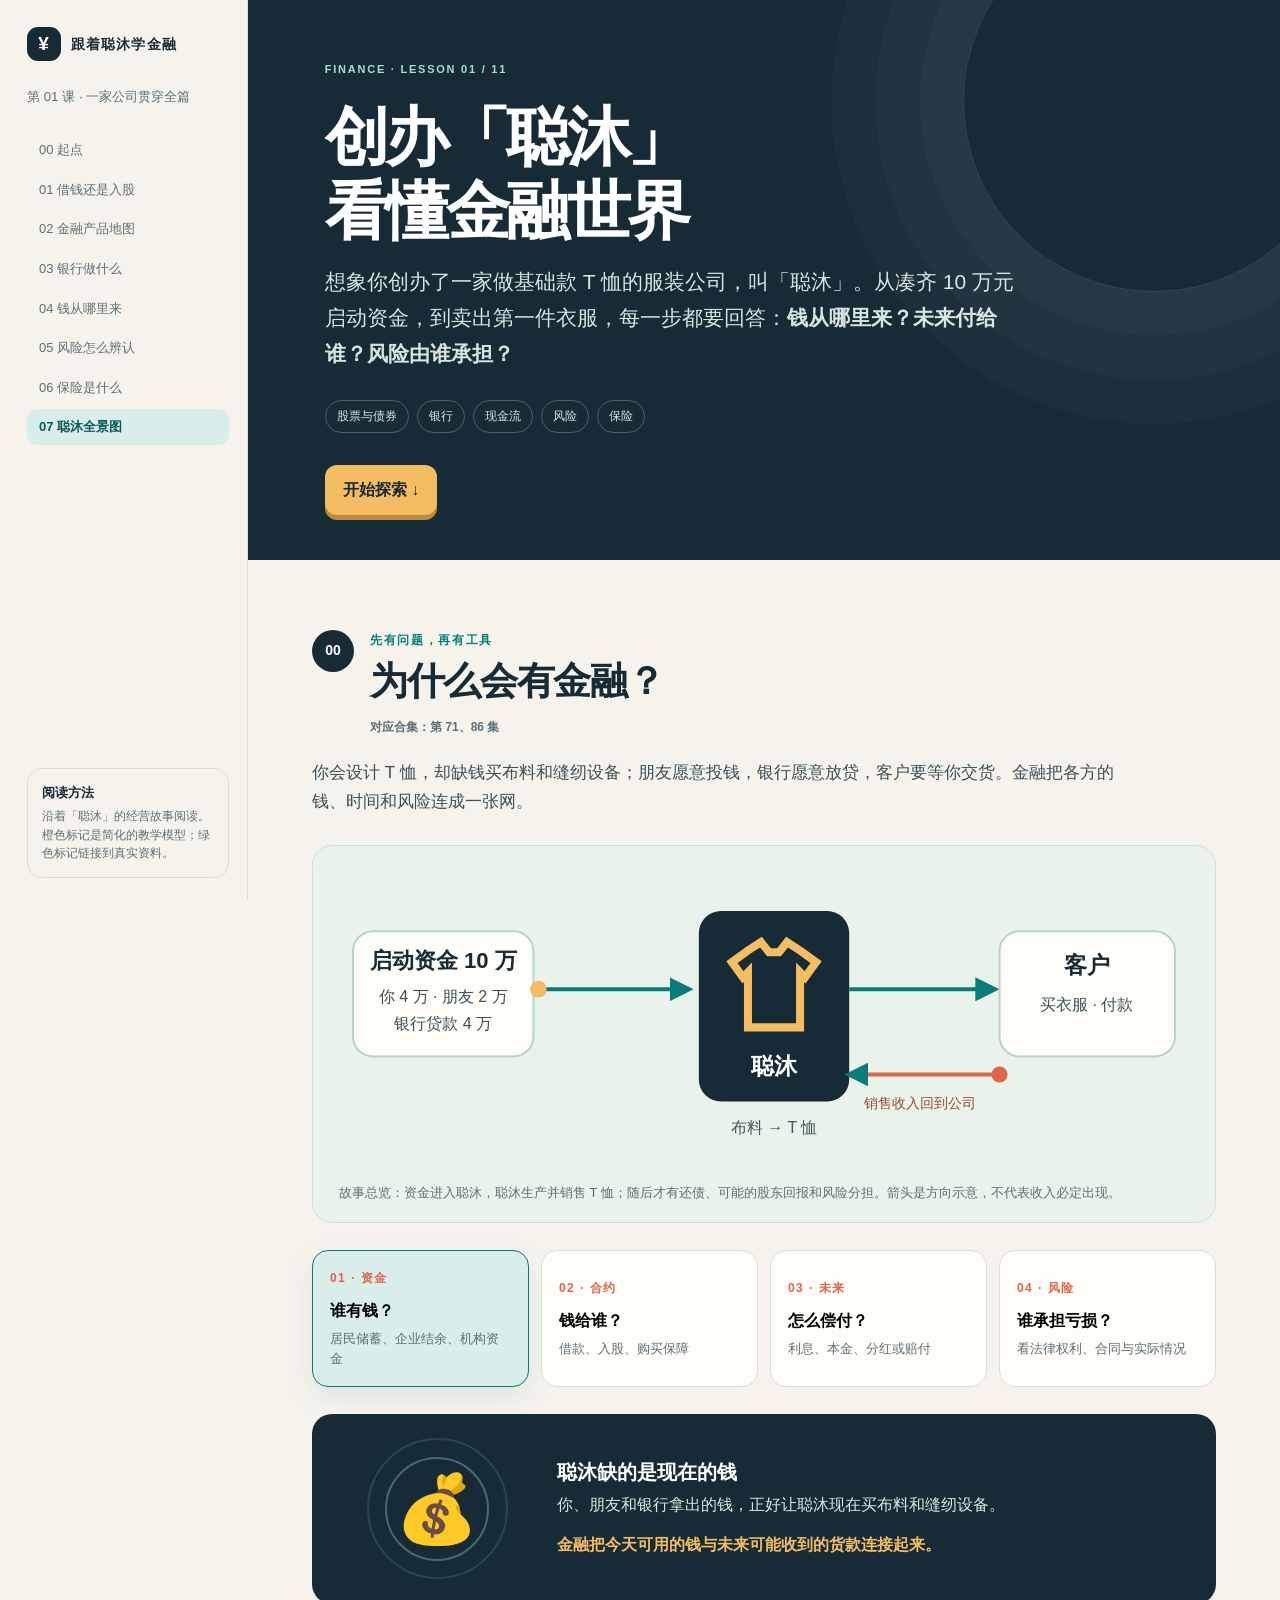
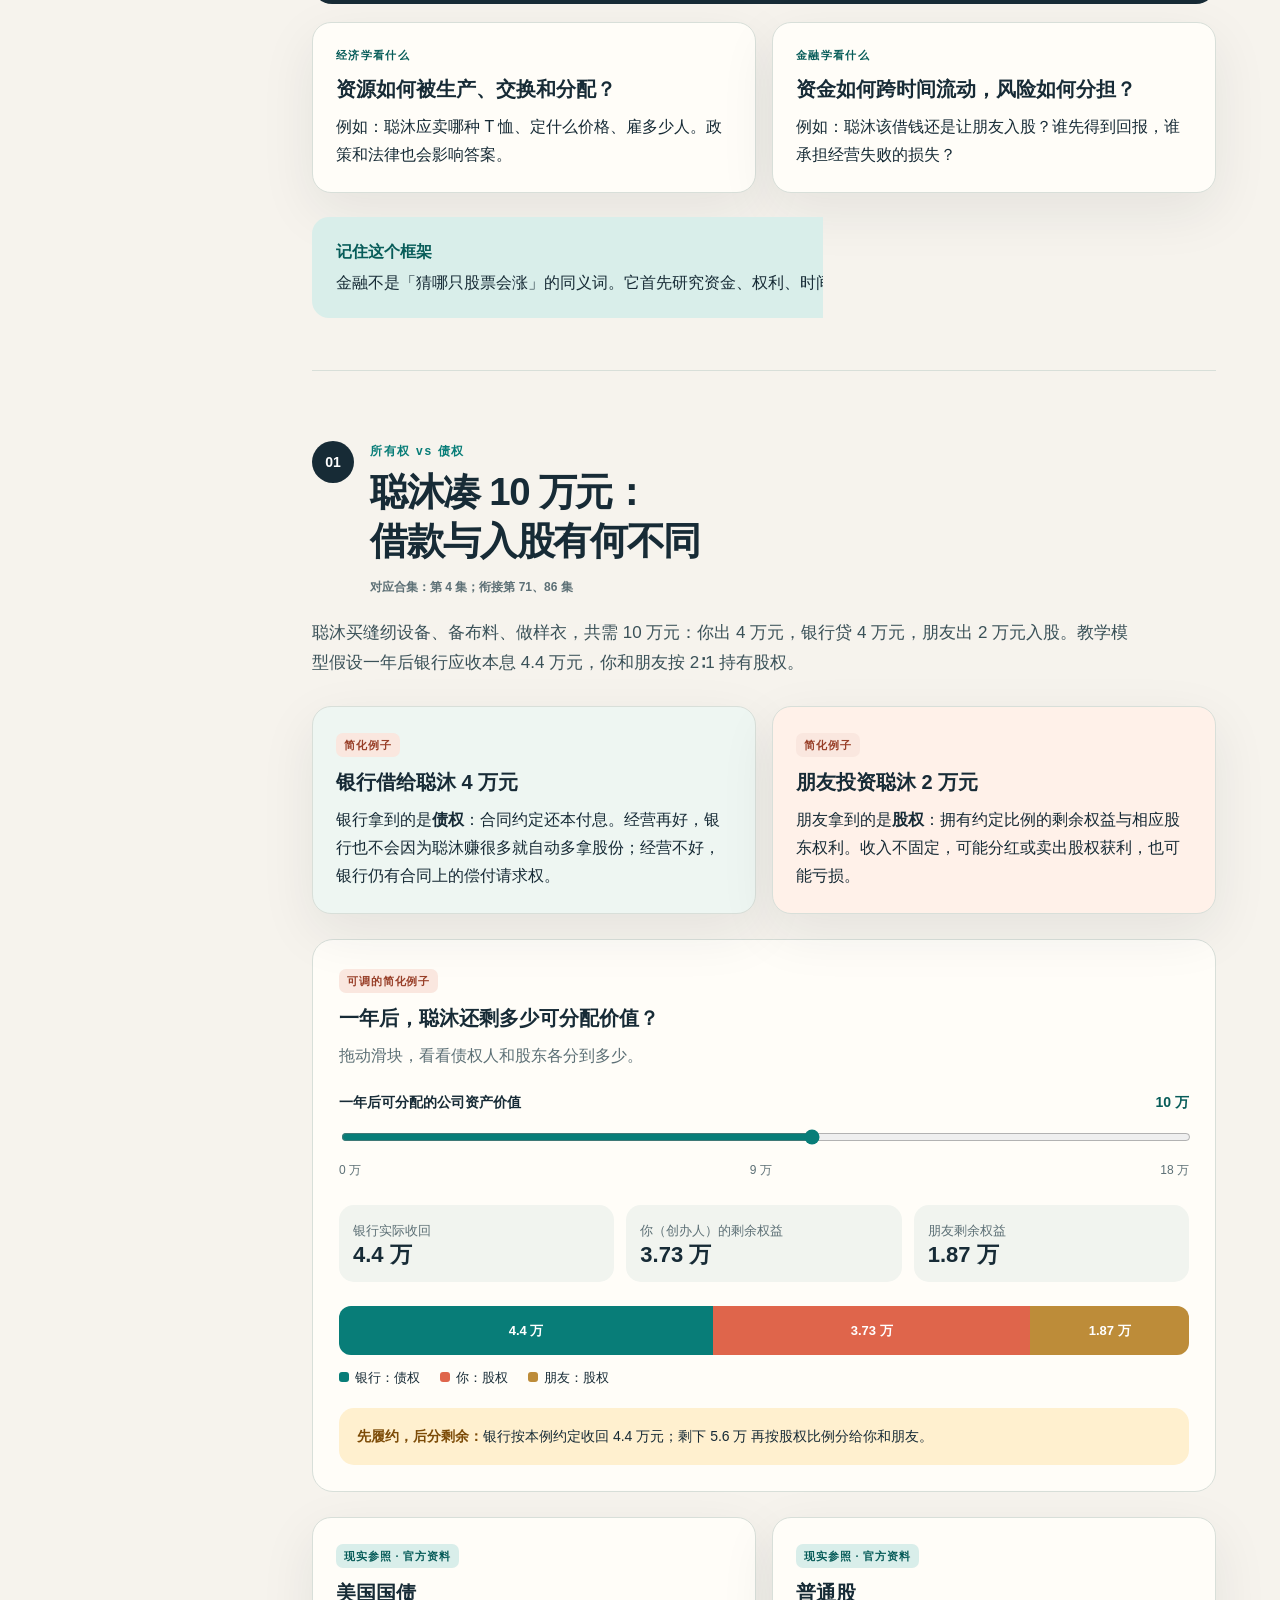
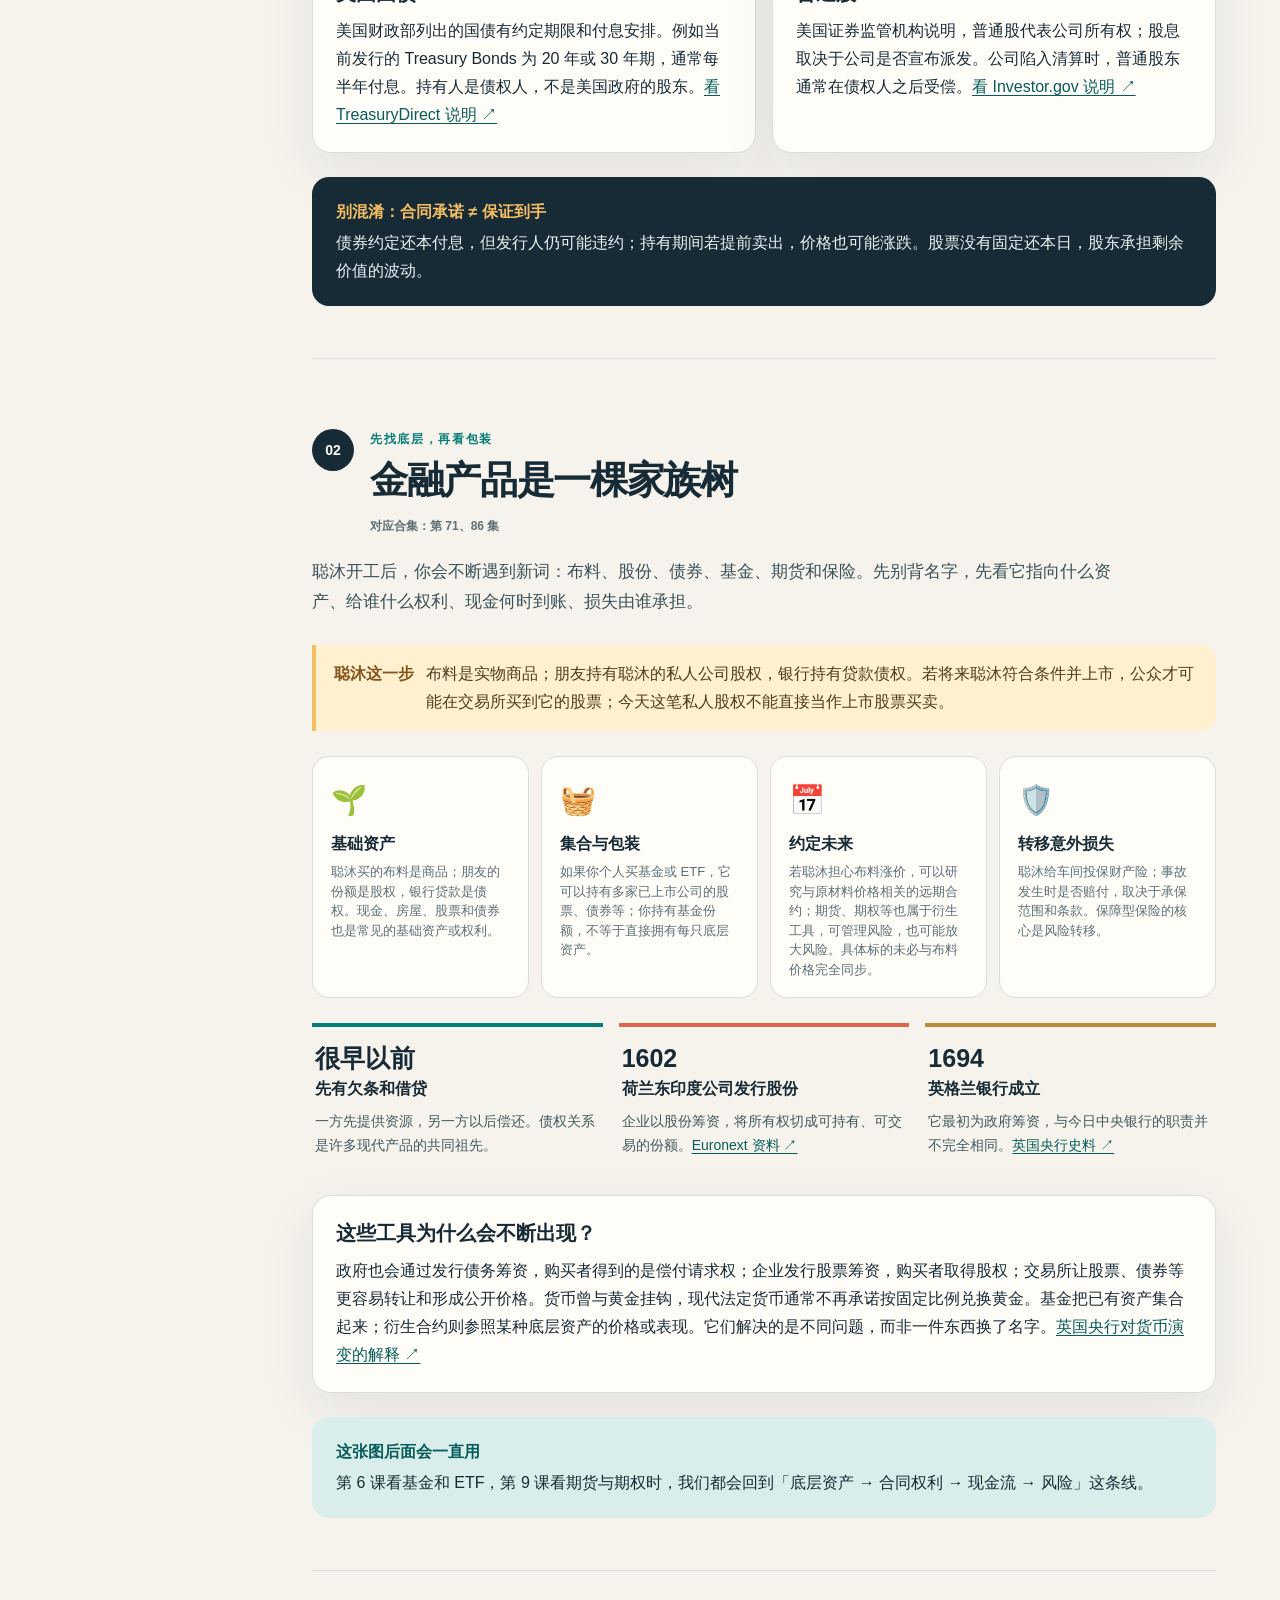
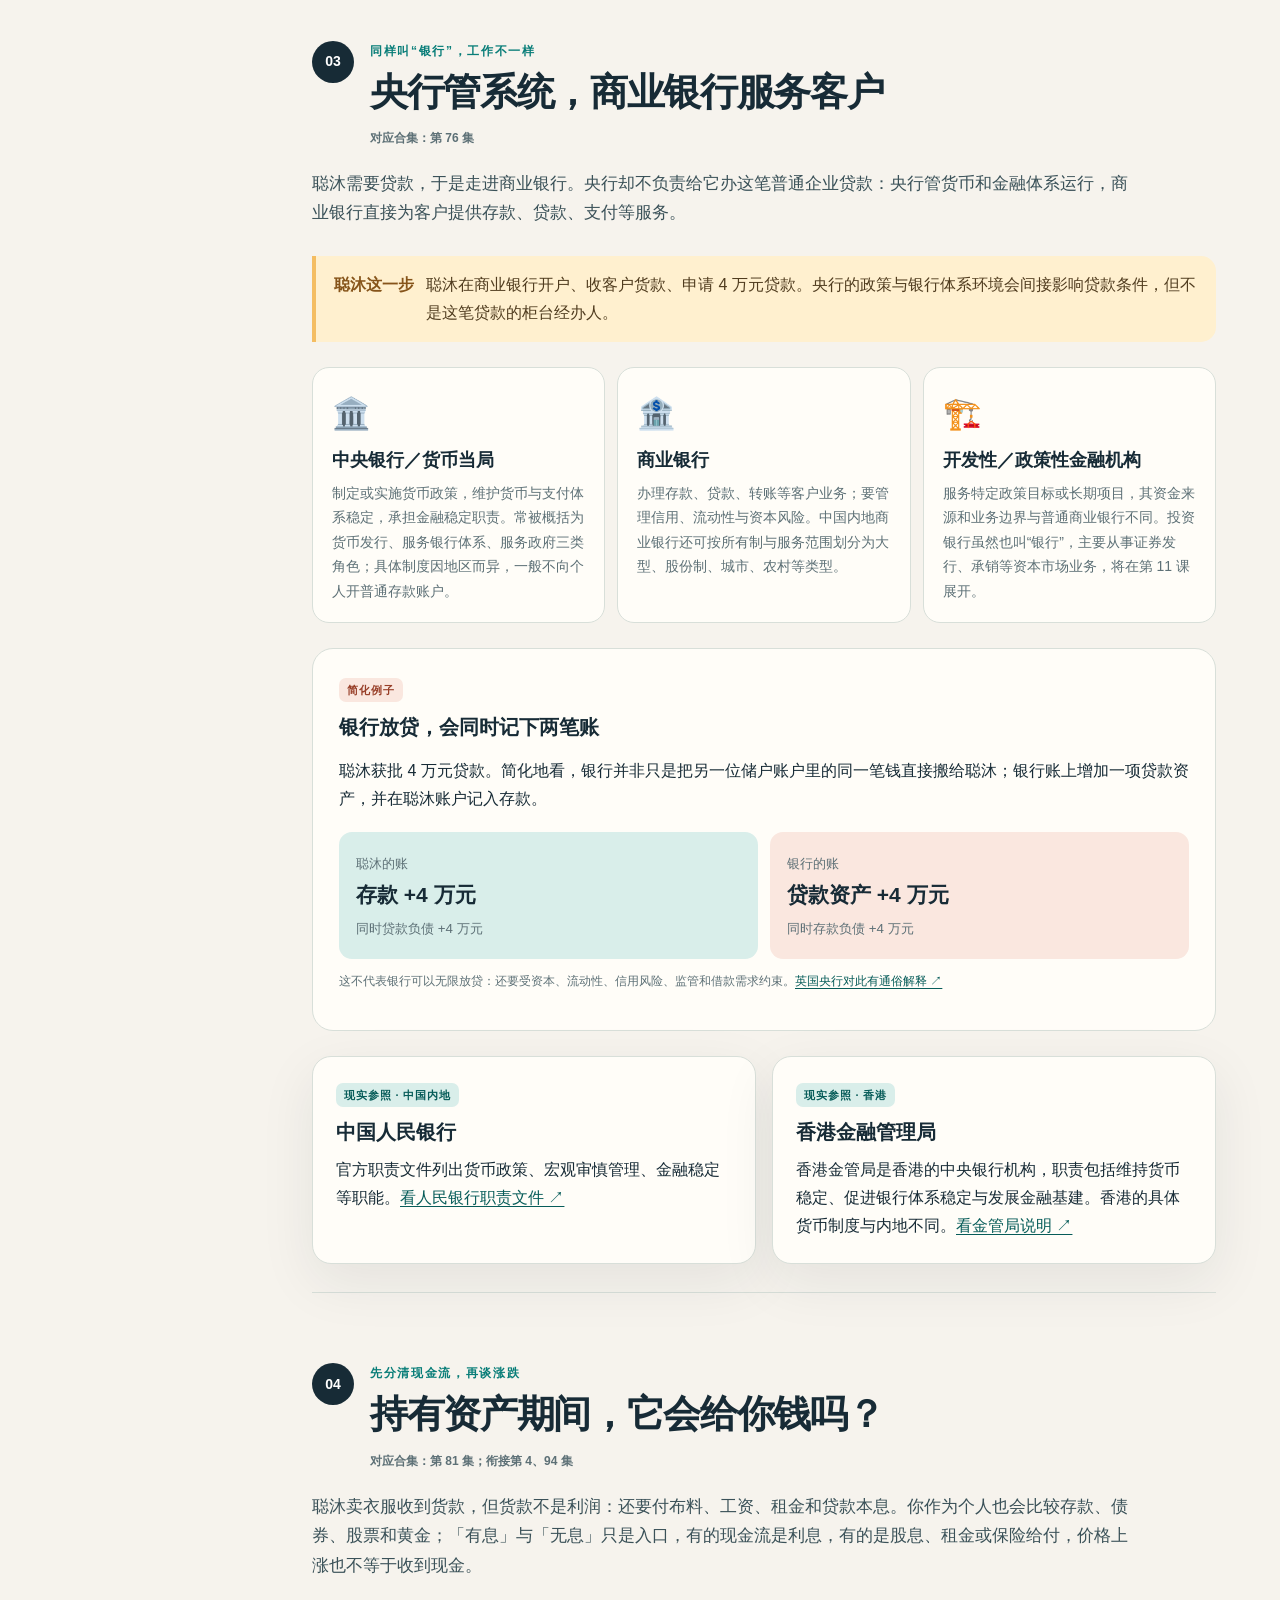
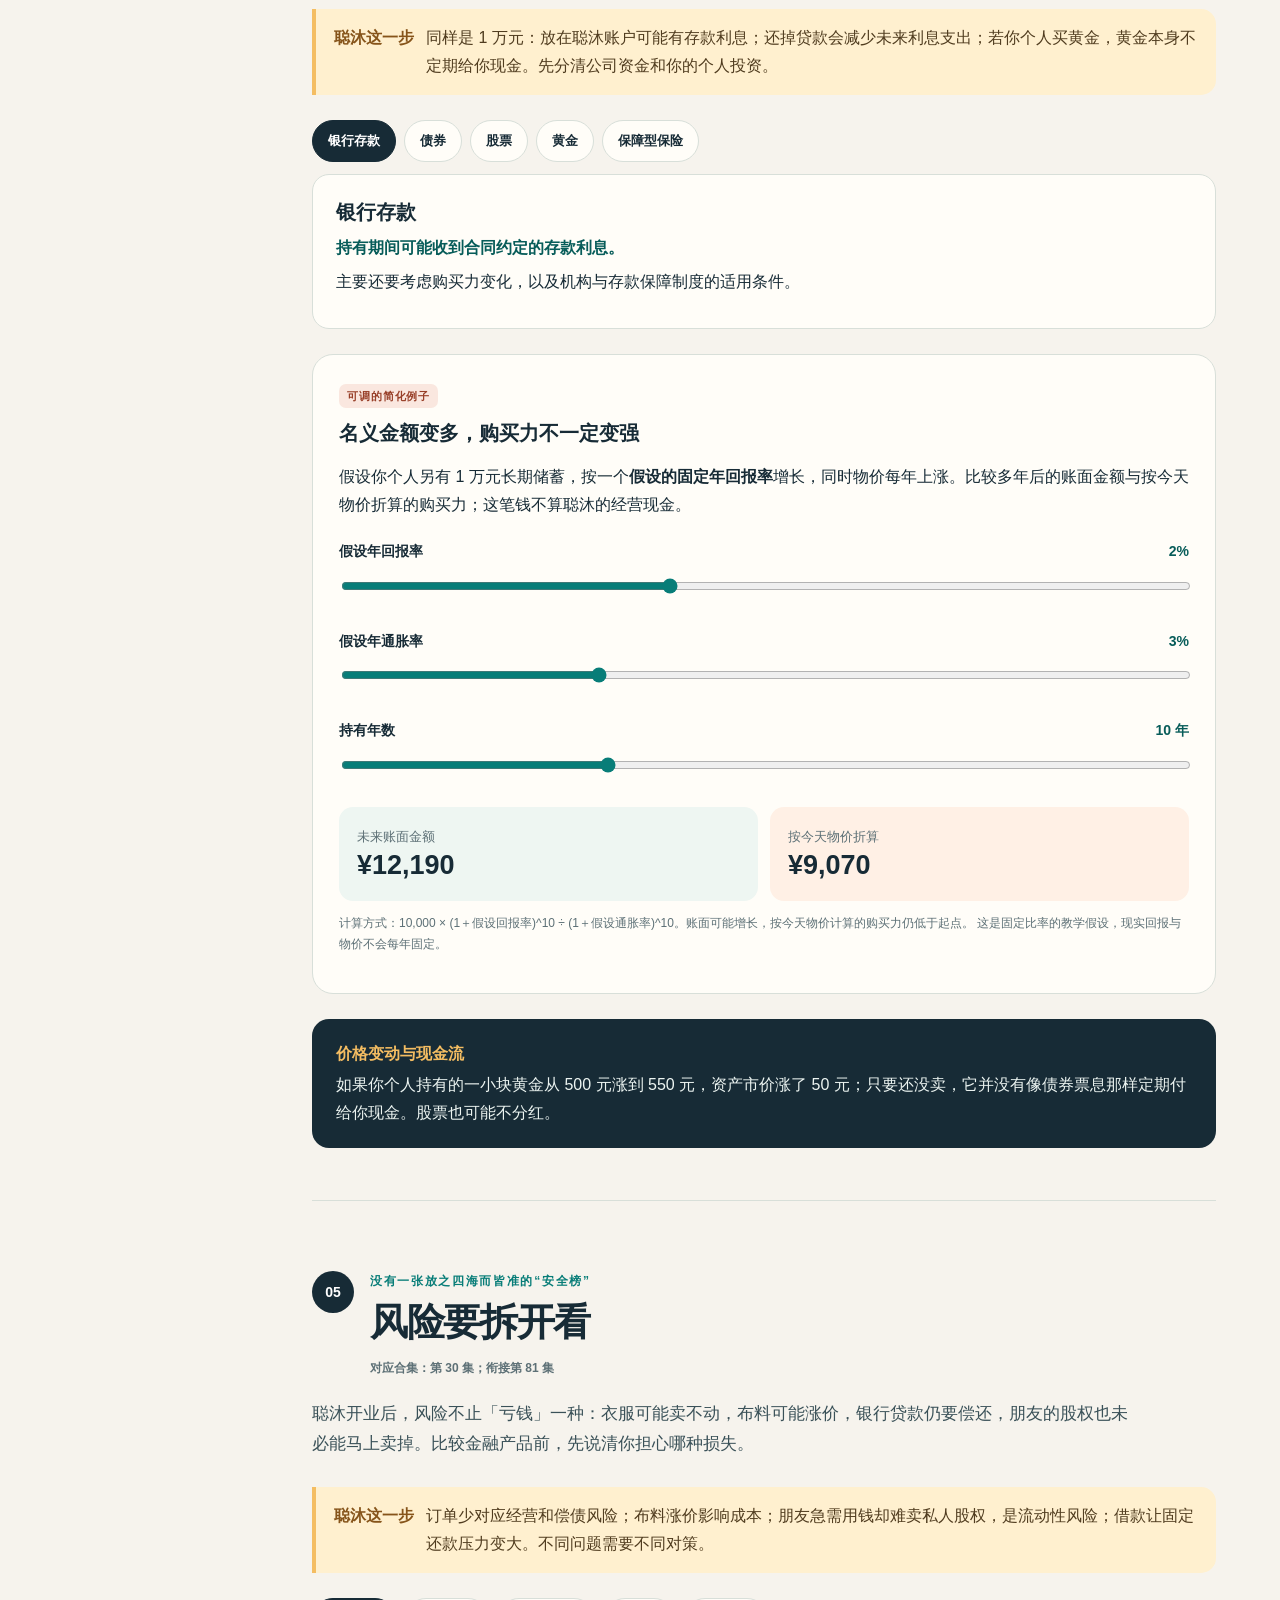
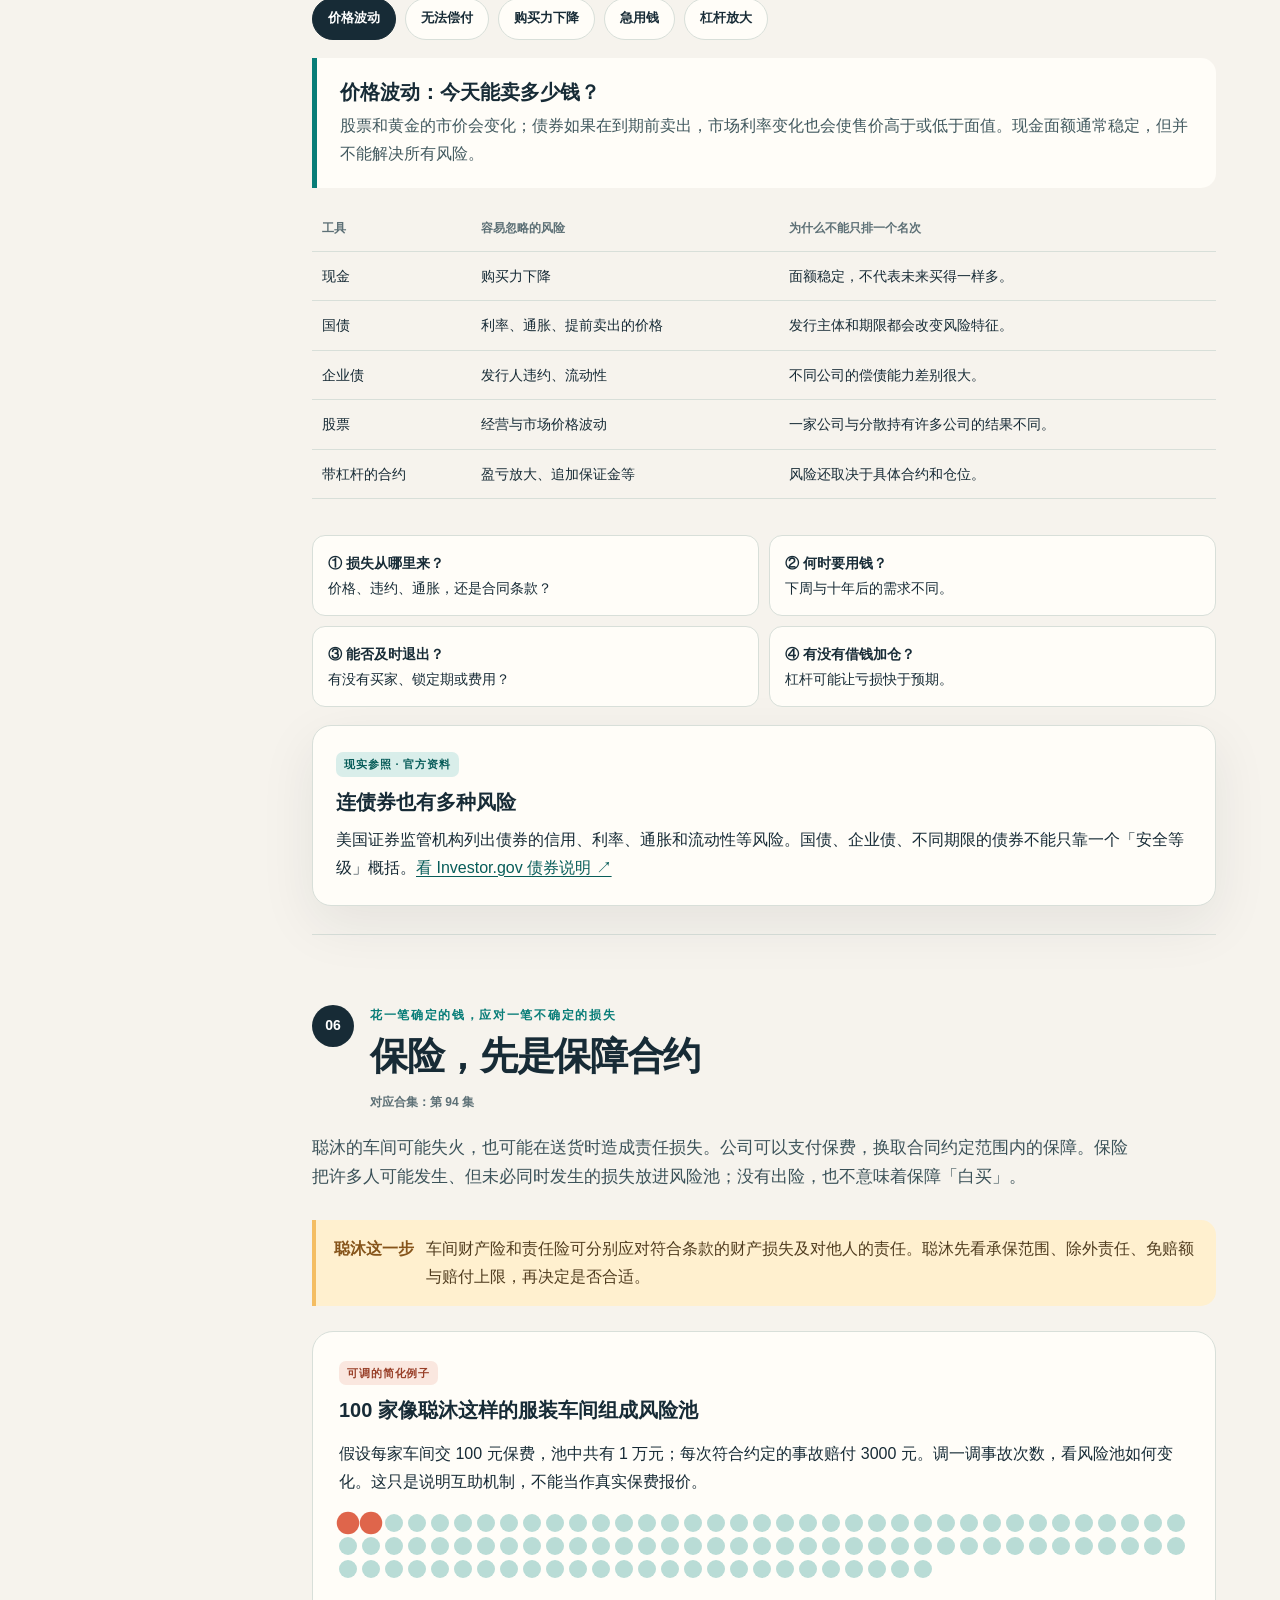
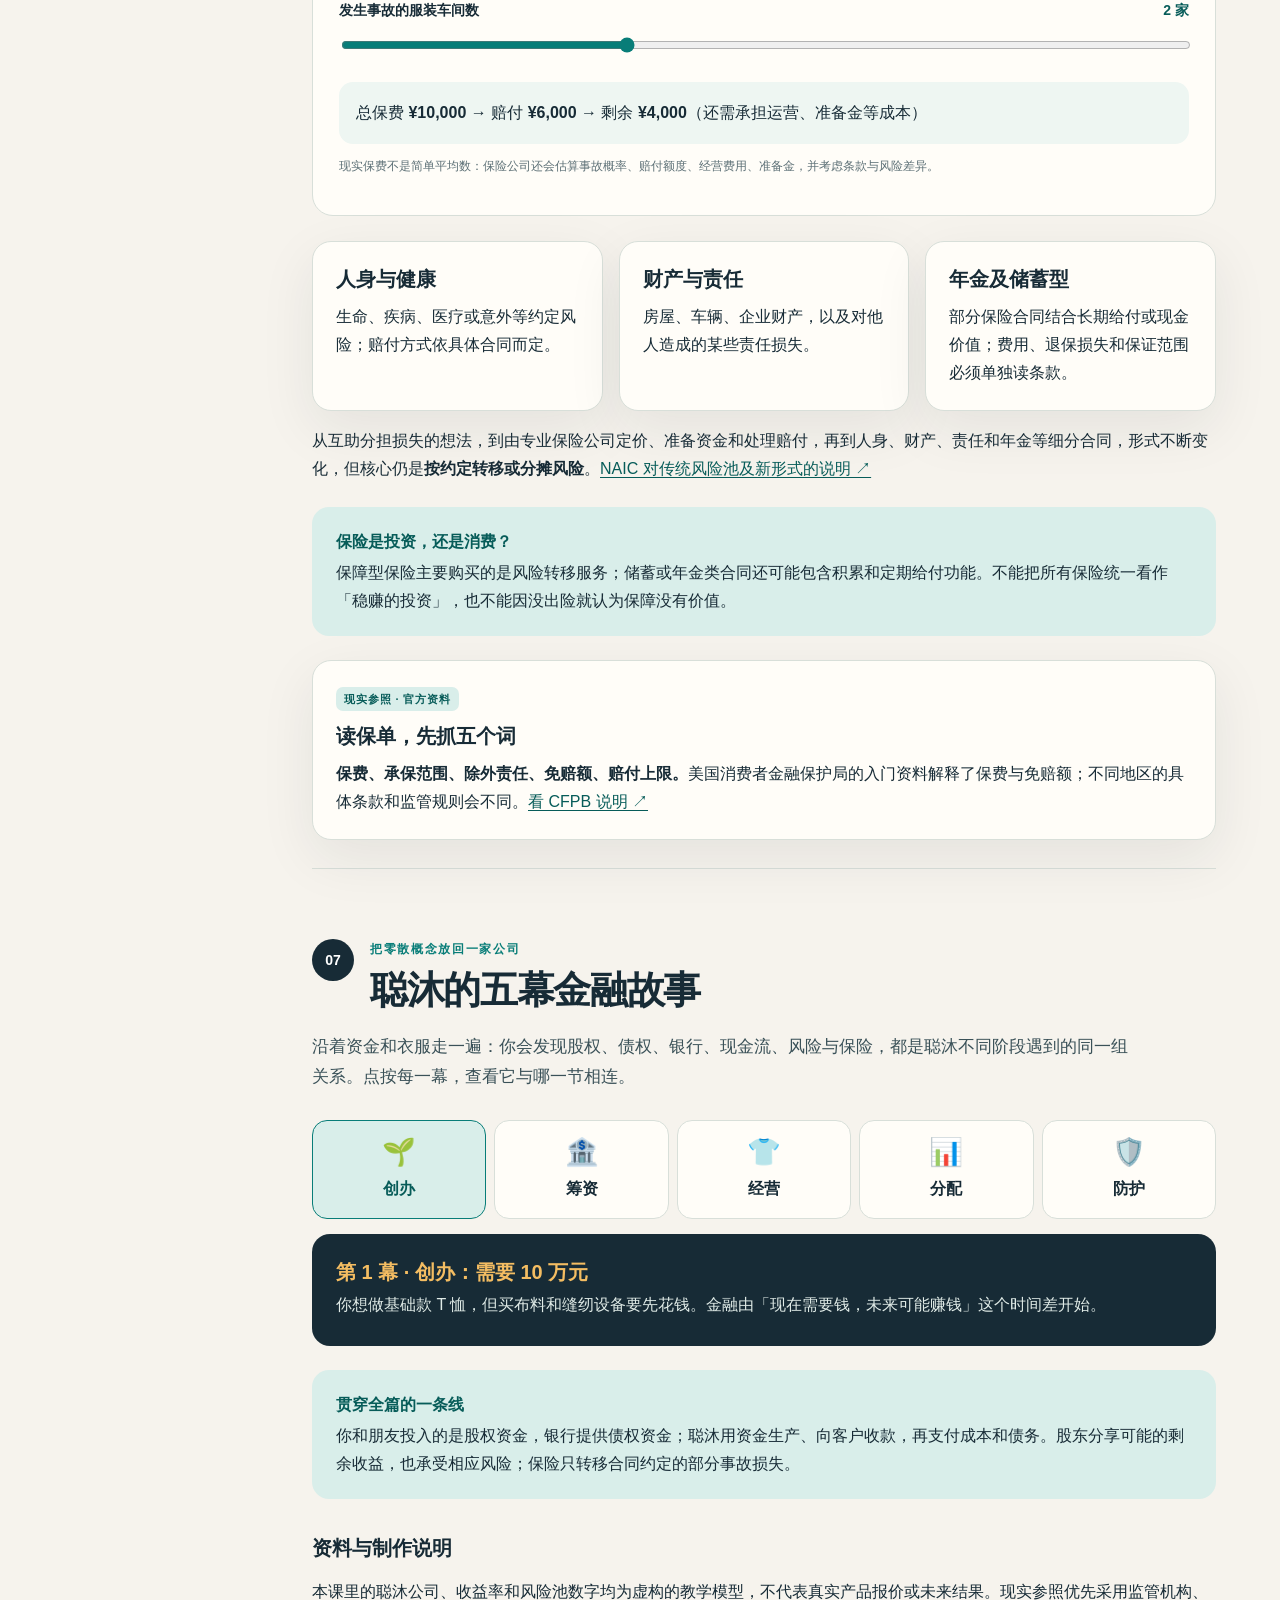
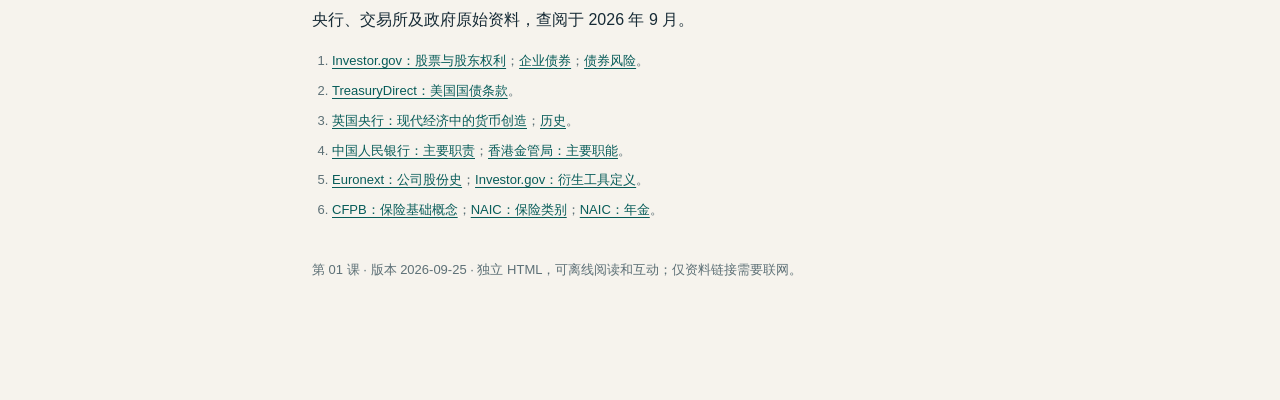
==== finance-course-01.html @ 4d1464e6 "Add first Congmu finance lesson and homepage" ====
<!doctype html>
<html lang="zh-CN">
<head>
  <meta charset="utf-8">
  <meta name="viewport" content="width=device-width, initial-scale=1">
  <meta name="color-scheme" content="light">
  <meta name="description" content="跟着你创办的「聪沐」服装公司，交互式理解股权、债权、银行、现金流、风险与保险。">
  <title>第 01 课｜创办聪沐，看懂金融世界</title>
  <style>
    :root{--paper:#f6f3ed;--white:#fffdf8;--ink:#172b36;--muted:#5d7076;--line:#d8dfd9;--teal:#087d78;--teal-dark:#075c59;--teal-soft:#d9eeea;--coral:#df654b;--coral-soft:#fae7df;--gold:#f4bd62;--gold-soft:#fff0cf;--shadow:0 18px 55px rgba(23,43,54,.08)}
    *{box-sizing:border-box}html{scroll-behavior:smooth}body{margin:0;background:var(--paper);color:var(--ink);font-family:-apple-system,BlinkMacSystemFont,"PingFang SC","Microsoft YaHei","Noto Sans CJK SC",sans-serif;line-height:1.75}button,input{font:inherit}button{cursor:pointer}a{color:var(--teal-dark);text-decoration-thickness:1px;text-underline-offset:3px}a:hover{color:var(--coral)}:focus-visible{outline:3px solid var(--coral);outline-offset:3px}::selection{background:#bce4da}
    .shell{display:grid;grid-template-columns:248px minmax(0,1fr);max-width:1460px;margin:auto}.rail{position:sticky;top:0;height:100vh;padding:27px 18px 22px 27px;border-right:1px solid var(--line);display:flex;flex-direction:column;gap:24px;background:var(--paper)}.brand{display:flex;align-items:center;gap:10px;font-size:14px;font-weight:800;letter-spacing:.08em}.brand-mark{width:34px;height:34px;display:grid;place-items:center;border-radius:11px;background:var(--ink);color:#fff;font-size:19px}.rail small{color:var(--muted)}.rail nav{display:grid;gap:4px}.rail nav a{display:block;padding:9px 12px;border-radius:10px;color:var(--muted);text-decoration:none;font-size:13px;line-height:1.35}.rail nav a:hover,.rail nav a.active{background:var(--teal-soft);color:var(--teal-dark);font-weight:700}.rail-bottom{margin-top:auto;padding:14px;border:1px solid var(--line);border-radius:15px;font-size:12px;color:var(--muted);line-height:1.55}.rail-bottom b{display:block;color:var(--ink);font-size:13px;margin-bottom:4px}.main{min-width:0}.hero{background:var(--ink);color:#fff;padding:54px clamp(24px,6vw,86px) 45px;position:relative;overflow:hidden}.hero:after{content:"";position:absolute;right:-65px;top:-90px;width:380px;height:380px;border:1px solid rgba(255,255,255,.13);border-radius:50%;box-shadow:0 0 0 43px rgba(255,255,255,.025),0 0 0 88px rgba(255,255,255,.025),0 0 0 132px rgba(255,255,255,.02);pointer-events:none}.eyebrow{display:inline-flex;gap:7px;align-items:center;text-transform:uppercase;letter-spacing:.16em;font-size:11px;font-weight:800;color:#9de1d5}.hero h1{font-size:clamp(36px,5vw,68px);letter-spacing:-.055em;line-height:1.16;margin:18px 0 16px;max-width:780px}.hero .lead{font-size:clamp(16px,2vw,21px);line-height:1.7;color:#d8e4e0;max-width:690px;margin:0}.hero .hero-meta{display:flex;flex-wrap:wrap;gap:8px;margin-top:28px}.tag{font-size:12px;border:1px solid rgba(255,255,255,.24);border-radius:50px;padding:5px 11px;color:#d7e4e0}.hero-cta{display:inline-flex;margin-top:32px;padding:11px 18px;border-radius:12px;background:var(--gold);color:var(--ink);font-weight:800;text-decoration:none;box-shadow:0 5px 0 #b98a3f}.hero-cta:hover{color:var(--ink);transform:translateY(2px);box-shadow:0 3px 0 #b98a3f}.content{max-width:1100px;margin:0 auto;padding:0 clamp(22px,5vw,70px) 90px}.section{padding:70px 0 28px;border-bottom:1px solid var(--line);scroll-margin-top:15px}.section:last-child{border:0}.section-top{display:flex;gap:16px;align-items:start}.num{flex:none;display:grid;place-items:center;width:42px;height:42px;border-radius:50%;background:var(--ink);color:#fff;font-size:14px;font-weight:800}.kicker{font-size:12px;font-weight:800;letter-spacing:.14em;color:var(--teal);margin:0 0 5px}.section h2{font-size:clamp(27px,3vw,39px);line-height:1.28;letter-spacing:-.035em;margin:0}.section h3{font-size:20px;line-height:1.4;margin:0 0 10px}.section .intro{font-size:17px;color:#3a5158;max-width:820px;margin:18px 0 28px}.episode{display:inline-block;margin:12px 0 0;font-size:12px;color:var(--muted);font-weight:650}.grid-2{display:grid;grid-template-columns:repeat(2,minmax(0,1fr));gap:16px}.grid-3{display:grid;grid-template-columns:repeat(3,minmax(0,1fr));gap:16px}.card{background:var(--white);border:1px solid var(--line);border-radius:19px;padding:23px;box-shadow:var(--shadow)}.card.pale{background:#eef6f2}.card.warm{background:#fff1e9}.card p{margin:8px 0 0}.card .micro{margin:0 0 10px;font-size:11px;color:var(--teal-dark);font-weight:800;letter-spacing:.12em;text-transform:uppercase}.card strong{font-weight:800}.callout{background:var(--ink);color:#ecf4f1;border-radius:17px;padding:21px 24px;margin:24px 0;position:relative}.callout b{color:var(--gold)}.callout p{margin:3px 0 0}.callout.light{background:var(--teal-soft);color:var(--ink)}.callout.light b{color:var(--teal-dark)}.flow{display:grid;grid-template-columns:repeat(4,minmax(0,1fr));gap:12px;margin:27px 0}.flow-step{border:1px solid var(--line);background:var(--white);border-radius:16px;padding:17px;text-align:left;min-height:126px;transition:transform .22s,background .22s,box-shadow .22s}.flow-step:hover{transform:translateY(-3px)}.flow-step.active{background:var(--teal-soft);border-color:var(--teal);box-shadow:0 10px 28px rgba(8,125,120,.1)}.flow-step .flow-n{display:block;color:var(--coral);font-size:12px;font-weight:900;letter-spacing:.12em}.flow-step b{display:block;font-size:16px;margin:8px 0 4px}.flow-step small{display:block;color:var(--muted);line-height:1.5}.flow-stage{display:grid;grid-template-columns:200px 1fr;align-items:center;gap:20px;background:var(--ink);border-radius:20px;padding:25px;color:#fff;min-height:190px}.flow-icon{height:130px;display:grid;place-items:center;position:relative}.flow-icon span{font-size:67px;line-height:1;z-index:1;transition:transform .3s}.flow-icon:before,.flow-icon:after{content:"";position:absolute;border:2px solid rgba(157,225,213,.35);border-radius:50%;width:100px;height:100px}.flow-icon:after{width:137px;height:137px;border-color:rgba(157,225,213,.15)}.flow-stage.is-changing .flow-icon span{transform:scale(1.13) rotate(-5deg)}.flow-stage h3{color:#fff;margin:0 0 5px}.flow-stage p{color:#d9e8e3;margin:0}.flow-stage .step-takeaway{color:var(--gold);font-weight:750;margin-top:12px}.sim{background:var(--white);border:1px solid var(--line);border-radius:21px;padding:26px;margin:25px 0}.sim-head{display:flex;align-items:start;justify-content:space-between;gap:18px;margin-bottom:20px}.sim-head p{margin:5px 0 0;color:var(--muted)}.label{display:flex;justify-content:space-between;gap:16px;font-weight:700;font-size:14px;margin:20px 0 6px}.label output{color:var(--teal-dark);font-variant-numeric:tabular-nums}.range{width:100%;accent-color:var(--teal);height:28px}.range-scale{display:flex;justify-content:space-between;color:var(--muted);font-size:12px}.ledger{display:grid;grid-template-columns:repeat(3,1fr);gap:12px;margin:24px 0}.ledger > div{background:#f1f4ef;border-radius:15px;padding:14px}.ledger small{display:block;color:var(--muted)}.ledger strong{display:block;font-size:22px;line-height:1.2;font-variant-numeric:tabular-nums}.bar-wrap{height:49px;background:#ecf0eb;border-radius:12px;overflow:hidden;display:flex;position:relative}.bar{height:100%;display:grid;place-items:center;white-space:nowrap;color:#fff;font-size:13px;font-weight:850;transition:width .45s ease}.bar.debt{background:var(--teal)}.bar.founder{background:var(--coral)}.bar.partner{background:#bd8c39}.bar-labels{display:flex;flex-wrap:wrap;gap:11px 20px;margin-top:12px;font-size:13px}.swatch{display:inline-block;width:10px;height:10px;border-radius:3px;margin-right:6px}.term{background:var(--gold-soft);border-radius:15px;padding:16px 18px;font-size:14px;margin-top:18px}.term b{color:#7c4b07}.example-label{display:inline-block;font-size:11px;line-height:1.3;font-weight:850;letter-spacing:.08em;padding:5px 8px;background:var(--coral-soft);color:#983f28;border-radius:7px;margin-bottom:11px}.example-label.real{background:var(--teal-soft);color:var(--teal-dark)}.line-table{width:100%;border-collapse:collapse;margin:18px 0}.line-table th,.line-table td{text-align:left;border-bottom:1px solid var(--line);padding:12px 10px;vertical-align:top}.line-table th{font-size:12px;color:var(--muted);font-weight:800}.line-table td{font-size:14px}.tree{display:grid;grid-template-columns:repeat(4,1fr);gap:12px;margin:25px 0}.tree .node{border-radius:17px;background:var(--white);border:1px solid var(--line);padding:18px;min-height:150px}.tree .node .icon{font-size:29px;display:block;margin-bottom:8px}.tree .node b{display:block;line-height:1.35}.tree .node p{font-size:13px;color:var(--muted);margin:7px 0 0;line-height:1.5}.timeline{display:grid;grid-template-columns:repeat(3,1fr);gap:16px;margin:22px 0}.timeline>div{border-top:4px solid var(--teal);padding:15px 3px}.timeline>div:nth-child(2){border-color:var(--coral)}.timeline>div:nth-child(3){border-color:#bb8b39}.timeline .year{font-weight:900;font-size:25px;line-height:1.3}.timeline p{font-size:14px;color:#42595f;margin:6px 0 0}.bank-map{display:grid;grid-template-columns:repeat(3,1fr);gap:12px;align-items:stretch;margin:22px 0}.bank-map .bank{background:var(--white);padding:19px;border:1px solid var(--line);border-radius:17px}.bank .bank-icon{font-size:31px}.bank h3{font-size:18px;margin:7px 0}.bank p{font-size:14px;color:var(--muted);margin:0}.entry{display:grid;grid-template-columns:repeat(2,1fr);gap:12px;margin-top:19px}.entry>div{padding:17px;border-radius:13px;background:var(--teal-soft)}.entry>div:nth-child(2){background:var(--coral-soft)}.entry strong{display:block;font-size:21px}.entry small{color:var(--muted)}.btn-row{display:flex;gap:9px;flex-wrap:wrap;margin:18px 0}.pill{border:1px solid var(--line);color:var(--ink);background:var(--white);border-radius:999px;padding:8px 15px;font-size:13px;font-weight:750;min-height:42px}.pill:hover{border-color:var(--teal)}.pill[aria-pressed="true"]{background:var(--ink);border-color:var(--ink);color:#fff}.risk-panel{border-left:5px solid var(--teal);background:var(--white);border-radius:0 15px 15px 0;padding:20px 23px;min-height:122px}.risk-panel h3{margin:0 0 6px}.risk-panel p{margin:0;color:#42595f}.risk-list{padding-left:21px;margin:10px 0}.risk-list li{margin:5px 0}.asset-tabs{display:flex;flex-wrap:wrap;gap:8px;margin:20px 0 12px}.asset-panel{background:var(--white);border:1px solid var(--line);border-radius:17px;padding:23px;min-height:155px}.asset-panel h3{margin:0 0 8px}.asset-panel p{margin:6px 0}.asset-panel .formula{color:var(--teal-dark);font-weight:800}.inflation-result{display:grid;grid-template-columns:repeat(2,1fr);gap:12px;margin-top:19px}.inflation-result>div{padding:18px;background:#eef6f2;border-radius:14px}.inflation-result>div:nth-child(2){background:#fff0e5}.inflation-result small{display:block;color:var(--muted)}.inflation-result strong{font-size:27px;line-height:1.3;font-variant-numeric:tabular-nums}.pool-track{display:flex;gap:5px;flex-wrap:wrap;margin:18px 0;min-height:48px}.pool-track i{display:inline-block;width:18px;height:18px;border-radius:50%;background:#b9dcd6;transition:background .25s,transform .25s}.pool-track i.claim{background:var(--coral);transform:scale(1.25)}.pool-result{padding:17px;border-radius:14px;background:#eef6f2;margin-top:14px}.pool-result.deficit{background:var(--coral-soft)}.mini{font-size:12px;color:var(--muted)}.checklist{display:grid;grid-template-columns:repeat(2,1fr);gap:10px;margin:18px 0}.checklist div{padding:15px;background:var(--white);border:1px solid var(--line);border-radius:13px;font-size:14px}.checklist b{display:block}.source-list{padding-left:20px;font-size:13px;color:var(--muted)}.source-list li{margin:7px 0}.footer{padding-top:24px;color:var(--muted);font-size:13px}.progress{height:4px;position:fixed;top:0;left:0;background:var(--coral);width:0;z-index:20;pointer-events:none}.print-note{display:none}.story-bridge{display:flex;gap:12px;align-items:flex-start;background:var(--gold-soft);border-left:4px solid var(--gold);border-radius:0 15px 15px 0;padding:15px 18px;margin:18px 0 25px;color:#503c1f}.story-bridge b{white-space:nowrap;color:#86541a}.story-bridge p{margin:0}.story-visual{overflow-x:auto;background:#eaf2ec;border:1px solid #cfded5;border-radius:20px;padding:20px 20px 8px;margin:24px 0}.story-visual svg{display:block;width:100%;min-width:620px;height:auto;max-height:390px}.story-visual figcaption{font-size:13px;color:var(--muted);padding:5px 6px 9px}.money-dot{animation:moneyMove 4.5s linear infinite}.money-dot.alt{animation-delay:-2.25s}.cash-dot{animation:cashMove 3.7s linear infinite}@keyframes moneyMove{0%{transform:translateX(0);opacity:0}12%{opacity:1}88%{opacity:1}100%{transform:translateX(155px);opacity:0}}@keyframes cashMove{0%{transform:translateX(0);opacity:0}12%{opacity:1}88%{opacity:1}100%{transform:translateX(-145px);opacity:0}}.journey{display:grid;grid-template-columns:repeat(5,minmax(0,1fr));gap:8px;margin:24px 0 15px}.journey button{border:1px solid var(--line);background:var(--white);border-radius:15px;padding:15px 9px;text-align:center;font-weight:800;min-height:91px;color:var(--ink)}.journey button span{display:block;font-size:27px;line-height:1.2;margin-bottom:7px}.journey button[aria-pressed="true"]{background:var(--teal-soft);border-color:var(--teal);color:var(--teal-dark)}.journey-stage{border-radius:18px;background:var(--ink);color:#fff;padding:24px;min-height:112px}.journey-stage h3{color:var(--gold);margin:0 0 5px}.journey-stage p{margin:0;color:#e0ebe7}
    @media(max-width:1050px){.shell{grid-template-columns:205px minmax(0,1fr)}.rail{padding:22px 10px 15px}.flow,.tree{grid-template-columns:repeat(2,1fr)}.journey{grid-template-columns:repeat(3,1fr)}}
    @media(max-width:760px){.shell{display:block}.rail{position:relative;width:100%;height:auto;border-right:0;border-bottom:1px solid var(--line);padding:15px 18px;gap:9px}.rail nav{display:flex;overflow:auto;gap:5px;scrollbar-width:thin}.rail nav a{white-space:nowrap;padding:8px 10px}.rail-bottom,.rail small{display:none}.hero{padding:42px 22px 43px}.hero:after{right:-255px}.content{padding:0 19px 70px}.section{padding-top:55px}.grid-2,.grid-3,.timeline,.bank-map{grid-template-columns:1fr}.flow-stage{grid-template-columns:1fr;text-align:center;gap:7px}.flow-icon{height:92px}.flow-icon span{font-size:50px}.flow-icon:before{width:65px;height:65px}.flow-icon:after{width:95px;height:95px}.ledger{grid-template-columns:1fr 1fr}.ledger>div:last-child{grid-column:span 2}.sim{padding:20px}.section-top{gap:11px}.num{width:35px;height:35px;font-size:12px}}
    @media(max-width:420px){.flow,.tree,.checklist{grid-template-columns:1fr}.journey{grid-template-columns:repeat(2,1fr)}.story-bridge{display:block}.story-bridge b{display:block;margin-bottom:4px}.flow-step{min-height:auto}.inflation-result{grid-template-columns:1fr}.bar{font-size:11px}.section h2{font-size:26px}.hero h1{font-size:37px}}
    @media(prefers-reduced-motion:reduce){html{scroll-behavior:auto}*,*:before,*:after{transition:none!important;animation:none!important}}
    @media print{.rail,.hero-cta,.progress,.range,.btn-row,.asset-tabs,.journey{display:none!important}.shell{display:block}.hero{background:#fff;color:#000;padding:10px 0 20px}.hero .lead{color:#222}.hero:after{display:none}.content{max-width:none;padding:0}.section{break-inside:avoid;padding-top:25px}.card,.sim{box-shadow:none}.print-note{display:block}}
  </style>
</head>
<body>
  <div class="progress" id="readProgress" aria-hidden="true"></div>
  <div class="shell">
    <aside class="rail" aria-label="课程目录">
      <div class="brand"><span class="brand-mark" aria-hidden="true">¥</span><span>跟着聪沐学金融</span></div>
      <small>第 01 课 · 一家公司贯穿全篇</small>
      <nav id="toc">
        <a href="#opening">00 起点</a><a href="#claims">01 借钱还是入股</a><a href="#map">02 金融产品地图</a><a href="#banks">03 银行做什么</a><a href="#cashflow">04 钱从哪里来</a><a href="#risk">05 风险怎么辨认</a><a href="#insurance">06 保险是什么</a><a href="#recap">07 聪沐全景图</a>
      </nav>
      <div class="rail-bottom"><b>阅读方法</b>沿着「聪沐」的经营故事阅读。橙色标记是简化的教学模型；绿色标记链接到真实资料。</div>
    </aside>
    <main class="main">
      <header class="hero">
        <div class="eyebrow">Finance · lesson 01 / 11</div>
        <h1>创办「聪沐」<br>看懂金融世界</h1>
        <p class="lead">想象你创办了一家做基础款 T 恤的服装公司，叫「聪沐」。从凑齐 10 万元启动资金，到卖出第一件衣服，每一步都要回答：<b>钱从哪里来？未来付给谁？风险由谁承担？</b></p>
        <div class="hero-meta"><span class="tag">股票与债券</span><span class="tag">银行</span><span class="tag">现金流</span><span class="tag">风险</span><span class="tag">保险</span></div>
        <a class="hero-cta" href="#opening">开始探索 ↓</a>
      </header>
      <div class="content">
        <section class="section" id="opening">
          <div class="section-top"><span class="num">00</span><div><p class="kicker">先有问题，再有工具</p><h2>为什么会有金融？</h2><span class="episode">对应合集：第 71、86 集</span></div></div>
          <p class="intro">你会设计 T 恤，却缺钱买布料和缝纫设备；朋友愿意投钱，银行愿意放贷，客户要等你交货。金融把各方的钱、时间和风险连成一张网。</p>
          <figure class="story-visual" aria-labelledby="storyCaption"><svg viewBox="0 0 860 310" role="img" aria-labelledby="storyTitle storyDesc"><title id="storyTitle">聪沐的资金与产品流动</title><desc id="storyDesc">创办人、朋友和银行提供启动资金；聪沐购买布料并缝制 T 恤；客户付款；聪沐偿还贷款，股东分享可能的剩余收益。移动圆点展示资金流动。</desc><defs><marker id="arrow" viewBox="0 0 10 10" refX="8" refY="5" markerWidth="6" markerHeight="6" orient="auto-start-reverse"><path d="M0 0 L10 5 L0 10 Z" fill="#087d78"/></marker></defs><rect x="20" y="65" width="180" height="125" rx="20" fill="#fffdf8" stroke="#b8d3c7" stroke-width="2"/><text x="110" y="102" text-anchor="middle" font-size="22" font-weight="800" fill="#172b36">启动资金 10 万</text><text x="110" y="136" text-anchor="middle" font-size="16" fill="#3a5158">你 4 万 · 朋友 2 万</text><text x="110" y="163" text-anchor="middle" font-size="16" fill="#3a5158">银行贷款 4 万</text><path d="M205 123 H355" stroke="#087d78" stroke-width="4" marker-end="url(#arrow)"/><circle class="money-dot" cx="205" cy="123" r="8" fill="#df654b"/><circle class="money-dot alt" cx="205" cy="123" r="8" fill="#f4bd62"/><rect x="365" y="45" width="150" height="190" rx="22" fill="#172b36"/><path d="M413 85 L427 76 L435 86 L445 86 L453 76 L467 85 L482 96 L471 111 L466 106 L466 161 L414 161 L414 106 L409 111 L398 96 Z" stroke="#f4bd62" stroke-width="8" fill="none" stroke-linecap="round"/><text x="440" y="208" text-anchor="middle" font-size="23" font-weight="900" fill="#fff">聪沐</text><text x="440" y="266" text-anchor="middle" font-size="16" fill="#42595f">布料 → T 恤</text><path d="M515 123 H660" stroke="#087d78" stroke-width="4" marker-end="url(#arrow)"/><rect x="665" y="65" width="175" height="125" rx="20" fill="#fffdf8" stroke="#b8d3c7" stroke-width="2"/><text x="752" y="107" text-anchor="middle" font-size="23" font-weight="800" fill="#172b36">客户</text><text x="752" y="144" text-anchor="middle" font-size="16" fill="#3a5158">买衣服 · 付款</text><path d="M665 208 H515" stroke="#df654b" stroke-width="4" marker-end="url(#arrow)"/><circle class="cash-dot" cx="665" cy="208" r="8" fill="#df654b"/><text x="586" y="241" text-anchor="middle" font-size="14" fill="#9c4a36">销售收入回到公司</text></svg><figcaption id="storyCaption">故事总览：资金进入聪沐，聪沐生产并销售 T 恤；随后才有还债、可能的股东回报和风险分担。箭头是方向示意，不代表收入必定出现。</figcaption></figure>
          <div class="flow" role="group" aria-label="点击查看金融关系的四步">
            <button class="flow-step active" data-flow="0" aria-pressed="true"><span class="flow-n">01 · 资金</span><b>谁有钱？</b><small>居民储蓄、企业结余、机构资金</small></button>
            <button class="flow-step" data-flow="1" aria-pressed="false"><span class="flow-n">02 · 合约</span><b>钱给谁？</b><small>借款、入股、购买保障</small></button>
            <button class="flow-step" data-flow="2" aria-pressed="false"><span class="flow-n">03 · 未来</span><b>怎么偿付？</b><small>利息、本金、分红或赔付</small></button>
            <button class="flow-step" data-flow="3" aria-pressed="false"><span class="flow-n">04 · 风险</span><b>谁承担亏损？</b><small>看法律权利、合同与实际情况</small></button>
          </div>
          <div class="flow-stage" id="flowStage" aria-live="polite"><div class="flow-icon"><span id="flowIcon" aria-hidden="true">💰</span></div><div><h3 id="flowTitle">聪沐缺的是现在的钱</h3><p id="flowText">你、朋友和银行拿出的钱，正好让聪沐现在买布料和缝纫设备。</p><p class="step-takeaway" id="flowTakeaway">金融把今天可用的钱与未来可能收到的货款连接起来。</p></div></div>
          <div class="grid-2" style="margin-top:18px"><div class="card"><p class="micro">经济学看什么</p><h3>资源如何被生产、交换和分配？</h3><p>例如：聪沐应卖哪种 T 恤、定什么价格、雇多少人。政策和法律也会影响答案。</p></div><div class="card"><p class="micro">金融学看什么</p><h3>资金如何跨时间流动，风险如何分担？</h3><p>例如：聪沐该借钱还是让朋友入股？谁先得到回报，谁承担经营失败的损失？</p></div></div>
          <div class="callout light"><b>记住这个框架</b><p>金融不是「猜哪只股票会涨」的同义词。它首先研究资金、权利、时间和风险之间的安排。</p></div>
        </section>

        <section class="section" id="claims">
          <div class="section-top"><span class="num">01</span><div><p class="kicker">所有权 vs 债权</p><h2>聪沐凑 10 万元：<br>借款与入股有何不同</h2><span class="episode">对应合集：第 4 集；衔接第 71、86 集</span></div></div>
          <p class="intro">聪沐买缝纫设备、备布料、做样衣，共需 10 万元：你出 4 万元，银行贷 4 万元，朋友出 2 万元入股。教学模型假设一年后银行应收本息 4.4 万元，你和朋友按 2∶1 持有股权。</p>
          <div class="grid-2"><div class="card pale"><span class="example-label">简化例子</span><h3>银行借给聪沐 4 万元</h3><p>银行拿到的是<b>债权</b>：合同约定还本付息。经营再好，银行也不会因为聪沐赚很多就自动多拿股份；经营不好，银行仍有合同上的偿付请求权。</p></div><div class="card warm"><span class="example-label">简化例子</span><h3>朋友投资聪沐 2 万元</h3><p>朋友拿到的是<b>股权</b>：拥有约定比例的剩余权益与相应股东权利。收入不固定，可能分红或卖出股权获利，也可能亏损。</p></div></div>
          <div class="sim" aria-labelledby="shopTitle"><div class="sim-head"><div><span class="example-label">可调的简化例子</span><h3 id="shopTitle">一年后，聪沐还剩多少可分配价值？</h3><p>拖动滑块，看看债权人和股东各分到多少。</p></div></div>
            <label class="label" for="shopValue">一年后可分配的公司资产价值 <output id="shopValueOut">10 万元</output></label><input class="range" id="shopValue" type="range" min="0" max="180" value="100" step="1"><div class="range-scale"><span>0 万</span><span>9 万</span><span>18 万</span></div>
            <div class="ledger"><div><small>银行实际收回</small><strong id="debtOut">4.4 万</strong></div><div><small>你（创办人）的剩余权益</small><strong id="founderOut">3.73 万</strong></div><div><small>朋友剩余权益</small><strong id="partnerOut">1.87 万</strong></div></div>
            <div class="bar-wrap" id="shopBar" role="img" aria-label="分配给银行、你和朋友的金额"><div class="bar debt" id="debtBar"></div><div class="bar founder" id="founderBar"></div><div class="bar partner" id="partnerBar"></div></div>
            <div class="bar-labels"><span><i class="swatch" style="background:var(--teal)"></i>银行：债权</span><span><i class="swatch" style="background:var(--coral)"></i>你：股权</span><span><i class="swatch" style="background:#bd8c39"></i>朋友：股权</span></div>
            <div class="term" id="shopExplain" aria-live="polite"></div>
          </div>
          <div class="grid-2"><div class="card"><span class="example-label real">现实参照 · 官方资料</span><h3>美国国债</h3><p>美国财政部列出的国债有约定期限和付息安排。例如当前发行的 Treasury Bonds 为 20 年或 30 年期，通常每半年付息。持有人是债权人，不是美国政府的股东。<a href="https://treasurydirect.gov/marketable-securities/treasury-bonds/" target="_blank" rel="noopener noreferrer">看 TreasuryDirect 说明 ↗</a></p></div><div class="card"><span class="example-label real">现实参照 · 官方资料</span><h3>普通股</h3><p>美国证券监管机构说明，普通股代表公司所有权；股息取决于公司是否宣布派发。公司陷入清算时，普通股东通常在债权人之后受偿。<a href="https://www.investor.gov/introduction-investing/investing-basics/investment-products/stocks" target="_blank" rel="noopener noreferrer">看 Investor.gov 说明 ↗</a></p></div></div>
          <div class="callout"><b>别混淆：合同承诺 ≠ 保证到手</b><p>债券约定还本付息，但发行人仍可能违约；持有期间若提前卖出，价格也可能涨跌。股票没有固定还本日，股东承担剩余价值的波动。</p></div>
        </section>

        <section class="section" id="map">
          <div class="section-top"><span class="num">02</span><div><p class="kicker">先找底层，再看包装</p><h2>金融产品是一棵家族树</h2><span class="episode">对应合集：第 71、86 集</span></div></div>
          <p class="intro">聪沐开工后，你会不断遇到新词：布料、股份、债券、基金、期货和保险。先别背名字，先看它指向什么资产、给谁什么权利、现金何时到账、损失由谁承担。</p>
          <div class="story-bridge"><b>聪沐这一步</b><p>布料是实物商品；朋友持有聪沐的私人公司股权，银行持有贷款债权。若将来聪沐符合条件并上市，公众才可能在交易所买到它的股票；今天这笔私人股权不能直接当作上市股票买卖。</p></div>
          <div class="tree" aria-label="金融产品关系图"><div class="node"><span class="icon" aria-hidden="true">🌱</span><b>基础资产</b><p>聪沐买的布料是商品；朋友的份额是股权，银行贷款是债权。现金、房屋、股票和债券也是常见的基础资产或权利。</p></div><div class="node"><span class="icon" aria-hidden="true">🧺</span><b>集合与包装</b><p>如果你个人买基金或 ETF，它可以持有多家已上市公司的股票、债券等；你持有基金份额，不等于直接拥有每只底层资产。</p></div><div class="node"><span class="icon" aria-hidden="true">📅</span><b>约定未来</b><p>若聪沐担心布料涨价，可以研究与原材料价格相关的远期合约；期货、期权等也属于衍生工具，可管理风险，也可能放大风险。具体标的未必与布料价格完全同步。</p></div><div class="node"><span class="icon" aria-hidden="true">🛡️</span><b>转移意外损失</b><p>聪沐给车间投保财产险；事故发生时是否赔付，取决于承保范围和条款。保障型保险的核心是风险转移。</p></div></div>
          <div class="timeline" aria-label="金融史中的三个节点"><div><div class="year">很早以前</div><b>先有欠条和借贷</b><p>一方先提供资源，另一方以后偿还。债权关系是许多现代产品的共同祖先。</p></div><div><div class="year">1602</div><b>荷兰东印度公司发行股份</b><p>企业以股份筹资，将所有权切成可持有、可交易的份额。<a href="https://www.euronext.com/sites/default/files/euronext_corporate_brochure_0.pdf" target="_blank" rel="noopener noreferrer">Euronext 资料 ↗</a></p></div><div><div class="year">1694</div><b>英格兰银行成立</b><p>它最初为政府筹资，与今日中央银行的职责并不完全相同。<a href="https://www.bankofengland.co.uk/about/history" target="_blank" rel="noopener noreferrer">英国央行史料 ↗</a></p></div></div>
          <div class="card"><h3>这些工具为什么会不断出现？</h3><p>政府也会通过发行债务筹资，购买者得到的是偿付请求权；企业发行股票筹资，购买者取得股权；交易所让股票、债券等更容易转让和形成公开价格。货币曾与黄金挂钩，现代法定货币通常不再承诺按固定比例兑换黄金。基金把已有资产集合起来；衍生合约则参照某种底层资产的价格或表现。它们解决的是不同问题，而非一件东西换了名字。<a href="https://www.bankofengland.co.uk/explainers/what-is-money" target="_blank" rel="noopener noreferrer">英国央行对货币演变的解释 ↗</a></p></div>
          <div class="callout light"><b>这张图后面会一直用</b><p>第 6 课看基金和 ETF，第 9 课看期货与期权时，我们都会回到「底层资产 → 合同权利 → 现金流 → 风险」这条线。</p></div>
        </section>

        <section class="section" id="banks">
          <div class="section-top"><span class="num">03</span><div><p class="kicker">同样叫“银行”，工作不一样</p><h2>央行管系统，商业银行服务客户</h2><span class="episode">对应合集：第 76 集</span></div></div>
          <p class="intro">聪沐需要贷款，于是走进商业银行。央行却不负责给它办这笔普通企业贷款：央行管货币和金融体系运行，商业银行直接为客户提供存款、贷款、支付等服务。</p>
          <div class="story-bridge"><b>聪沐这一步</b><p>聪沐在商业银行开户、收客户货款、申请 4 万元贷款。央行的政策与银行体系环境会间接影响贷款条件，但不是这笔贷款的柜台经办人。</p></div>
          <div class="bank-map"><div class="bank"><div class="bank-icon" aria-hidden="true">🏛️</div><h3>中央银行／货币当局</h3><p>制定或实施货币政策，维护货币与支付体系稳定，承担金融稳定职责。常被概括为货币发行、服务银行体系、服务政府三类角色；具体制度因地区而异，一般不向个人开普通存款账户。</p></div><div class="bank"><div class="bank-icon" aria-hidden="true">🏦</div><h3>商业银行</h3><p>办理存款、贷款、转账等客户业务；要管理信用、流动性与资本风险。中国内地商业银行还可按所有制与服务范围划分为大型、股份制、城市、农村等类型。</p></div><div class="bank"><div class="bank-icon" aria-hidden="true">🏗️</div><h3>开发性／政策性金融机构</h3><p>服务特定政策目标或长期项目，其资金来源和业务边界与普通商业银行不同。投资银行虽然也叫“银行”，主要从事证券发行、承销等资本市场业务，将在第 11 课展开。</p></div></div>
          <div class="sim"><span class="example-label">简化例子</span><h3>银行放贷，会同时记下两笔账</h3><p>聪沐获批 4 万元贷款。简化地看，银行并非只是把另一位储户账户里的同一笔钱直接搬给聪沐；银行账上增加一项贷款资产，并在聪沐账户记入存款。</p><div class="entry"><div><small>聪沐的账</small><strong>存款 +4 万元</strong><small>同时贷款负债 +4 万元</small></div><div><small>银行的账</small><strong>贷款资产 +4 万元</strong><small>同时存款负债 +4 万元</small></div></div><p class="mini">这不代表银行可以无限放贷：还要受资本、流动性、信用风险、监管和借款需求约束。<a href="https://www.bankofengland.co.uk/quarterly-bulletin/2014/q1/money-creation-in-the-modern-economy" target="_blank" rel="noopener noreferrer">英国央行对此有通俗解释 ↗</a></p></div>
          <div class="grid-2"><div class="card"><span class="example-label real">现实参照 · 中国内地</span><h3>中国人民银行</h3><p>官方职责文件列出货币政策、宏观审慎管理、金融稳定等职能。<a href="https://www.pbc.gov.cn/zhengwugongkai/4081330/4081344/4081410/2025080819062381502/2025040916554856022.pdf" target="_blank" rel="noopener noreferrer">看人民银行职责文件 ↗</a></p></div><div class="card"><span class="example-label real">现实参照 · 香港</span><h3>香港金融管理局</h3><p>香港金管局是香港的中央银行机构，职责包括维持货币稳定、促进银行体系稳定与发展金融基建。香港的具体货币制度与内地不同。<a href="https://www.hkma.gov.hk/eng/smart-consumers/frequently-asked-questions/the-hkma-website/media/eng/doc/code_eng.pdf" target="_blank" rel="noopener noreferrer">看金管局说明 ↗</a></p></div></div>
        </section>

        <section class="section" id="cashflow">
          <div class="section-top"><span class="num">04</span><div><p class="kicker">先分清现金流，再谈涨跌</p><h2>持有资产期间，它会给你钱吗？</h2><span class="episode">对应合集：第 81 集；衔接第 4、94 集</span></div></div>
          <p class="intro">聪沐卖衣服收到货款，但货款不是利润：还要付布料、工资、租金和贷款本息。你作为个人也会比较存款、债券、股票和黄金；「有息」与「无息」只是入口，有的现金流是利息，有的是股息、租金或保险给付，价格上涨也不等于收到现金。</p>
          <div class="story-bridge"><b>聪沐这一步</b><p>同样是 1 万元：放在聪沐账户可能有存款利息；还掉贷款会减少未来利息支出；若你个人买黄金，黄金本身不定期给你现金。先分清公司资金和你的个人投资。</p></div>
          <div class="asset-tabs" role="group" aria-label="切换资产了解现金流"><button class="pill" data-asset="deposit" aria-pressed="true">银行存款</button><button class="pill" data-asset="bond" aria-pressed="false">债券</button><button class="pill" data-asset="stock" aria-pressed="false">股票</button><button class="pill" data-asset="gold" aria-pressed="false">黄金</button><button class="pill" data-asset="insurance" aria-pressed="false">保障型保险</button></div>
          <div class="asset-panel" aria-live="polite"><h3 id="assetTitle">银行存款</h3><p class="formula" id="assetCash">持有期间可能收到合同约定的存款利息。</p><p id="assetRisk">主要还要考虑购买力变化，以及机构与存款保障制度的适用条件。</p></div>
          <div class="sim"><span class="example-label">可调的简化例子</span><h3>名义金额变多，购买力不一定变强</h3><p>假设你个人另有 1 万元长期储蓄，按一个<b>假设的固定年回报率</b>增长，同时物价每年上涨。比较多年后的账面金额与按今天物价折算的购买力；这笔钱不算聪沐的经营现金。</p>
            <label class="label" for="returnRate">假设年回报率 <output id="returnRateOut">2%</output></label><input class="range" id="returnRate" type="range" min="-3" max="10" value="2" step="0.5">
            <label class="label" for="inflationRate">假设年通胀率 <output id="inflationRateOut">3%</output></label><input class="range" id="inflationRate" type="range" min="0" max="10" value="3" step="0.5">
            <label class="label" for="years">持有年数 <output id="yearsOut">10 年</output></label><input class="range" id="years" type="range" min="1" max="30" value="10" step="1">
            <div class="inflation-result"><div><small>未来账面金额</small><strong id="nominalOut">¥12,190</strong></div><div><small>按今天物价折算</small><strong id="realOut">¥9,070</strong></div></div><p class="mini" id="inflationExplain" aria-live="polite"></p>
          </div>
          <div class="callout"><b>价格变动与现金流</b><p>如果你个人持有的一小块黄金从 500 元涨到 550 元，资产市价涨了 50 元；只要还没卖，它并没有像债券票息那样定期付给你现金。股票也可能不分红。</p></div>
        </section>

        <section class="section" id="risk">
          <div class="section-top"><span class="num">05</span><div><p class="kicker">没有一张放之四海而皆准的“安全榜”</p><h2>风险要拆开看</h2><span class="episode">对应合集：第 30 集；衔接第 81 集</span></div></div>
          <p class="intro">聪沐开业后，风险不止「亏钱」一种：衣服可能卖不动，布料可能涨价，银行贷款仍要偿还，朋友的股权也未必能马上卖掉。比较金融产品前，先说清你担心哪种损失。</p>
          <div class="story-bridge"><b>聪沐这一步</b><p>订单少对应经营和偿债风险；布料涨价影响成本；朋友急需用钱却难卖私人股权，是流动性风险；借款让固定还款压力变大。不同问题需要不同对策。</p></div>
          <div class="btn-row" role="group" aria-label="选择风险角度"><button class="pill" data-risk="price" aria-pressed="true">价格波动</button><button class="pill" data-risk="credit" aria-pressed="false">无法偿付</button><button class="pill" data-risk="inflation" aria-pressed="false">购买力下降</button><button class="pill" data-risk="liquidity" aria-pressed="false">急用钱</button><button class="pill" data-risk="leverage" aria-pressed="false">杠杆放大</button></div>
          <div class="risk-panel" aria-live="polite"><h3 id="riskTitle">价格波动：今天能卖多少钱？</h3><p id="riskText">股票和黄金的市价会变化；债券如果在到期前卖出，市场利率变化也会使售价高于或低于面值。现金面额通常稳定，但并不能解决所有风险。</p></div>
          <div style="overflow-x:auto"><table class="line-table"><thead><tr><th>工具</th><th>容易忽略的风险</th><th>为什么不能只排一个名次</th></tr></thead><tbody><tr><td>现金</td><td>购买力下降</td><td>面额稳定，不代表未来买得一样多。</td></tr><tr><td>国债</td><td>利率、通胀、提前卖出的价格</td><td>发行主体和期限都会改变风险特征。</td></tr><tr><td>企业债</td><td>发行人违约、流动性</td><td>不同公司的偿债能力差别很大。</td></tr><tr><td>股票</td><td>经营与市场价格波动</td><td>一家公司与分散持有许多公司的结果不同。</td></tr><tr><td>带杠杆的合约</td><td>盈亏放大、追加保证金等</td><td>风险还取决于具体合约和仓位。</td></tr></tbody></table></div>
          <div class="checklist"><div><b>① 损失从哪里来？</b>价格、违约、通胀，还是合同条款？</div><div><b>② 何时要用钱？</b>下周与十年后的需求不同。</div><div><b>③ 能否及时退出？</b>有没有买家、锁定期或费用？</div><div><b>④ 有没有借钱加仓？</b>杠杆可能让亏损快于预期。</div></div>
          <div class="card"><span class="example-label real">现实参照 · 官方资料</span><h3>连债券也有多种风险</h3><p>美国证券监管机构列出债券的信用、利率、通胀和流动性等风险。国债、企业债、不同期限的债券不能只靠一个「安全等级」概括。<a href="https://www.investor.gov/introduction-investing/investing-basics/investment-products/bonds-or-fixed-income-products/bonds" target="_blank" rel="noopener noreferrer">看 Investor.gov 债券说明 ↗</a></p></div>
        </section>

        <section class="section" id="insurance">
          <div class="section-top"><span class="num">06</span><div><p class="kicker">花一笔确定的钱，应对一笔不确定的损失</p><h2>保险，先是保障合约</h2><span class="episode">对应合集：第 94 集</span></div></div>
          <p class="intro">聪沐的车间可能失火，也可能在送货时造成责任损失。公司可以支付保费，换取合同约定范围内的保障。保险把许多人可能发生、但未必同时发生的损失放进风险池；没有出险，也不意味着保障「白买」。</p>
          <div class="story-bridge"><b>聪沐这一步</b><p>车间财产险和责任险可分别应对符合条款的财产损失及对他人的责任。聪沐先看承保范围、除外责任、免赔额与赔付上限，再决定是否合适。</p></div>
          <div class="sim"><span class="example-label">可调的简化例子</span><h3>100 家像聪沐这样的服装车间组成风险池</h3><p>假设每家车间交 100 元保费，池中共有 1 万元；每次符合约定的事故赔付 3000 元。调一调事故次数，看风险池如何变化。这只是说明互助机制，不能当作真实保费报价。</p>
            <div class="pool-track" id="poolDots" aria-label="100 家服装车间风险池示意"></div>
            <label class="label" for="claimCount">发生事故的服装车间数 <output id="claimCountOut">2 家</output></label><input class="range" id="claimCount" type="range" min="0" max="6" value="2" step="1">
            <div class="pool-result" id="poolResult" aria-live="polite"></div><p class="mini">现实保费不是简单平均数：保险公司还会估算事故概率、赔付额度、经营费用、准备金，并考虑条款与风险差异。</p>
          </div>
          <div class="grid-3"><div class="card"><h3>人身与健康</h3><p>生命、疾病、医疗或意外等约定风险；赔付方式依具体合同而定。</p></div><div class="card"><h3>财产与责任</h3><p>房屋、车辆、企业财产，以及对他人造成的某些责任损失。</p></div><div class="card"><h3>年金及储蓄型</h3><p>部分保险合同结合长期给付或现金价值；费用、退保损失和保证范围必须单独读条款。</p></div></div>
          <p>从互助分担损失的想法，到由专业保险公司定价、准备资金和处理赔付，再到人身、财产、责任和年金等细分合同，形式不断变化，但核心仍是<b>按约定转移或分摊风险</b>。<a href="https://content.naic.org/insurance-topics/peer-to-peer-insurance" target="_blank" rel="noopener noreferrer">NAIC 对传统风险池及新形式的说明 ↗</a></p>
          <div class="callout light"><b>保险是投资，还是消费？</b><p>保障型保险主要购买的是风险转移服务；储蓄或年金类合同还可能包含积累和定期给付功能。不能把所有保险统一看作「稳赚的投资」，也不能因没出险就认为保障没有价值。</p></div>
          <div class="card"><span class="example-label real">现实参照 · 官方资料</span><h3>读保单，先抓五个词</h3><p><b>保费、承保范围、除外责任、免赔额、赔付上限。</b>美国消费者金融保护局的入门资料解释了保费与免赔额；不同地区的具体条款和监管规则会不同。<a href="https://files.consumerfinance.gov/f/documents/cfpb_building_block_activities_what-is-insurance_handout.pdf" target="_blank" rel="noopener noreferrer">看 CFPB 说明 ↗</a></p></div>
        </section>

        <section class="section" id="recap">
          <div class="section-top"><span class="num">07</span><div><p class="kicker">把零散概念放回一家公司</p><h2>聪沐的五幕金融故事</h2></div></div>
          <p class="intro">沿着资金和衣服走一遍：你会发现股权、债权、银行、现金流、风险与保险，都是聪沐不同阶段遇到的同一组关系。点按每一幕，查看它与哪一节相连。</p>
          <div class="journey" role="group" aria-label="聪沐五幕故事"><button type="button" data-journey="0" aria-pressed="true"><span aria-hidden="true">🌱</span>创办</button><button type="button" data-journey="1" aria-pressed="false"><span aria-hidden="true">🏦</span>筹资</button><button type="button" data-journey="2" aria-pressed="false"><span aria-hidden="true">👕</span>经营</button><button type="button" data-journey="3" aria-pressed="false"><span aria-hidden="true">📊</span>分配</button><button type="button" data-journey="4" aria-pressed="false"><span aria-hidden="true">🛡️</span>防护</button></div>
          <div class="journey-stage" aria-live="polite"><h3 id="journeyTitle">第 1 幕 · 创办：需要 10 万元</h3><p id="journeyText">你想做基础款 T 恤，但买布料和缝纫设备要先花钱。金融由「现在需要钱，未来可能赚钱」这个时间差开始。</p></div>
          <div class="callout light"><b>贯穿全篇的一条线</b><p>你和朋友投入的是股权资金，银行提供债权资金；聪沐用资金生产、向客户收款，再支付成本和债务。股东分享可能的剩余收益，也承受相应风险；保险只转移合同约定的部分事故损失。</p></div>
          <h3 style="margin-top:35px">资料与制作说明</h3>
          <p>本课里的聪沐公司、收益率和风险池数字均为虚构的教学模型，不代表真实产品报价或未来结果。现实参照优先采用监管机构、央行、交易所及政府原始资料，查阅于 2026 年 9 月。</p>
          <ol class="source-list"><li><a href="https://www.investor.gov/introduction-investing/investing-basics/investment-products/stocks" target="_blank" rel="noopener noreferrer">Investor.gov：股票与股东权利</a>；<a href="https://www.investor.gov/introduction-investing/general-resources/news-alerts/alerts-bulletins/investor-bulletins/what-are" target="_blank" rel="noopener noreferrer">企业债券</a>；<a href="https://www.investor.gov/introduction-investing/investing-basics/investment-products/bonds-or-fixed-income-products/bonds" target="_blank" rel="noopener noreferrer">债券风险</a>。</li><li><a href="https://treasurydirect.gov/marketable-securities/treasury-bonds/" target="_blank" rel="noopener noreferrer">TreasuryDirect：美国国债条款</a>。</li><li><a href="https://www.bankofengland.co.uk/quarterly-bulletin/2014/q1/money-creation-in-the-modern-economy" target="_blank" rel="noopener noreferrer">英国央行：现代经济中的货币创造</a>；<a href="https://www.bankofengland.co.uk/about/history" target="_blank" rel="noopener noreferrer">历史</a>。</li><li><a href="https://www.pbc.gov.cn/zhengwugongkai/4081330/4081344/4081410/2025080819062381502/2025040916554856022.pdf" target="_blank" rel="noopener noreferrer">中国人民银行：主要职责</a>；<a href="https://www.hkma.gov.hk/eng/smart-consumers/frequently-asked-questions/the-hkma-website/media/eng/doc/code_eng.pdf" target="_blank" rel="noopener noreferrer">香港金管局：主要职能</a>。</li><li><a href="https://www.euronext.com/sites/default/files/euronext_corporate_brochure_0.pdf" target="_blank" rel="noopener noreferrer">Euronext：公司股份史</a>；<a href="https://www.investor.gov/introduction-investing/investing-basics/glossary/derivatives" target="_blank" rel="noopener noreferrer">Investor.gov：衍生工具定义</a>。</li><li><a href="https://files.consumerfinance.gov/f/documents/cfpb_building_block_activities_what-is-insurance_handout.pdf" target="_blank" rel="noopener noreferrer">CFPB：保险基础概念</a>；<a href="https://content.naic.org/consumer" target="_blank" rel="noopener noreferrer">NAIC：保险类别</a>；<a href="https://content.naic.org/cipr_topics/topic_annuities.htm" target="_blank" rel="noopener noreferrer">NAIC：年金</a>。</li></ol>
          <div class="footer">第 01 课 · 版本 2026-09-25 · 独立 HTML，可离线阅读和互动；仅资料链接需要联网。</div><p class="print-note">打印版提示：滑块显示的是页面默认情境。</p>
        </section>
      </div>
    </main>
  </div>
  <script>
    const byId=id=>document.getElementById(id);
    const formatWan=n=>`${(+n.toFixed(2)).toLocaleString('zh-CN',{maximumFractionDigits:2})} 万`;
    const formatYuan=n=>`¥${Math.round(n).toLocaleString('zh-CN')}`;

    const flowData=[
      ['💰','聪沐缺的是现在的钱','你、朋友和银行拿出的钱，正好让聪沐现在买布料和缝纫设备。','金融把今天可用的钱与未来可能收到的货款连接起来。'],
      ['📝','同样出钱，拿到的权利不同','银行的贷款是债权；朋友的投资是聪沐股权；聪沐交的保费换来约定保障。','先问“谁拿到什么权利”，再看金融产品名字。'],
      ['⏳','客户付款后，钱仍有去处','聪沐收货款后要支付成本与贷款本息；有可分配利润并作出分红决定时，朋友才可能获得股息。','营业收入、利润、现金流和股东回报不是一回事。'],
      ['⚖️','坏结果要看由谁承担','如果聪沐经营不善，股东的剩余权益可能减少；贷款仍有偿付义务。保险只覆盖符合合同的事故。','理解任何工具，最后都追问损失由谁承担。']
    ];
    document.querySelectorAll('[data-flow]').forEach(btn=>btn.addEventListener('click',()=>{
      document.querySelectorAll('[data-flow]').forEach(b=>{b.classList.remove('active');b.setAttribute('aria-pressed','false')});btn.classList.add('active');btn.setAttribute('aria-pressed','true');
      const d=flowData[+btn.dataset.flow],stage=byId('flowStage');stage.classList.remove('is-changing');void stage.offsetWidth;stage.classList.add('is-changing');
      byId('flowIcon').textContent=d[0];byId('flowTitle').textContent=d[1];byId('flowText').textContent=d[2];byId('flowTakeaway').textContent=d[3];
    }));

    function updateShop(){
      const value=+byId('shopValue').value/10,promised=4.4,debt=Math.min(value,promised),equity=Math.max(value-debt,0),founder=equity*2/3,partner=equity/3;
      byId('shopValueOut').textContent=formatWan(value);byId('debtOut').textContent=formatWan(debt);byId('founderOut').textContent=formatWan(founder);byId('partnerOut').textContent=formatWan(partner);
      const denom=Math.max(value,1);[['debtBar',debt],['founderBar',founder],['partnerBar',partner]].forEach(([id,n])=>{const el=byId(id);el.style.width=`${n/denom*100}%`;el.textContent=n>=0.9?formatWan(n):''});
      byId('shopBar').setAttribute('aria-label',`银行得到${formatWan(debt)}，创办人得到${formatWan(founder)}，朋友得到${formatWan(partner)}`);
      byId('shopExplain').innerHTML=value<promised?`<b>聪沐的钱不够：</b>银行虽约定收回 4.4 万元，但现有资产只有 ${formatWan(value)}；股东剩余为 0。现实中的清算还涉及担保、费用和债权顺位。`:`<b>先履约，后分剩余：</b>银行按本例约定收回 4.4 万元；剩下 ${formatWan(equity)} 再按股权比例分给你和朋友。`;
    }byId('shopValue').addEventListener('input',updateShop);updateShop();

    const assets={
      deposit:['银行存款','持有期间可能收到合同约定的存款利息。','账户金额不等于购买力不变；还要看机构与适用的存款保障制度。'],
      bond:['债券','常见债券按条款付息，到期偿还本金；也有零息债等例外。','发行人可能违约，提前卖出时市场价格也会变化。'],
      stock:['股票','有些公司派股息，有些不派；投资者也可能通过卖出股票实现价格差。','分红不是承诺，股价和股息都可能变化。'],
      gold:['黄金','实物黄金通常不产生约定的定期现金流。','持有收益主要取决于将来卖出的价格，另可能有保管和交易成本。'],
      insurance:['保障型保险','符合承保事故及合同条件时，按约定赔付；平时不是定期领利息。','是否赔付由条款决定；储蓄或年金类保险另有现金价值、费用和给付规则。']
    };
    document.querySelectorAll('[data-asset]').forEach(btn=>btn.addEventListener('click',()=>{
      document.querySelectorAll('[data-asset]').forEach(b=>b.setAttribute('aria-pressed','false'));btn.setAttribute('aria-pressed','true');const d=assets[btn.dataset.asset];byId('assetTitle').textContent=d[0];byId('assetCash').textContent=d[1];byId('assetRisk').textContent=d[2];
    }));
    function updateInflation(){const r=+byId('returnRate').value/100,i=+byId('inflationRate').value/100,y=+byId('years').value,n=10000*Math.pow(1+r,y),real=n/Math.pow(1+i,y);byId('returnRateOut').textContent=`${(r*100).toFixed(1).replace('.0','')}%`;byId('inflationRateOut').textContent=`${(i*100).toFixed(1).replace('.0','')}%`;byId('yearsOut').textContent=`${y} 年`;byId('nominalOut').textContent=formatYuan(n);byId('realOut').textContent=formatYuan(real);byId('inflationExplain').textContent=`计算方式：10,000 × (1＋假设回报率)^${y} ÷ (1＋假设通胀率)^${y}。${real<10000?'账面可能增长，按今天物价计算的购买力仍低于起点。':'按今天物价计算的购买力高于起点。'} 这是固定比率的教学假设，现实回报与物价不会每年固定。`}
    ['returnRate','inflationRate','years'].forEach(id=>byId(id).addEventListener('input',updateInflation));updateInflation();

    const risks={
      price:['价格波动：今天能卖多少钱？','股票和黄金的市价会变化；债券如果在到期前卖出，市场利率变化也会使售价高于或低于面值。现金面额通常稳定，但并不能解决所有风险。'],
      credit:['无法偿付：承诺的人付得起吗？','企业债要看发行人的偿债能力。银行存款、保险合同也要看提供承诺的机构及适用的保障安排，不能只凭“写了保证”判断。'],
      inflation:['购买力下降：未来的钱还能买多少？','持有不付息的现金，账面不变也可能买得更少。固定利息如果低于物价涨幅，也可能让实际购买力下降。'],
      liquidity:['急用钱：能否及时换回现金？','定期产品可能有锁定期或提前退出成本；某些资产即使有市场，也可能在急卖时只能接受不理想的价格。'],
      leverage:['杠杆放大：亏损会不会超出本金？','借钱交易或使用某些衍生品会把价格的小幅变动放大成较大的盈亏；具体最大损失取决于合约结构。后续课程会单独拆解。']
    };
    document.querySelectorAll('[data-risk]').forEach(btn=>btn.addEventListener('click',()=>{document.querySelectorAll('[data-risk]').forEach(b=>b.setAttribute('aria-pressed','false'));btn.setAttribute('aria-pressed','true');const d=risks[btn.dataset.risk];byId('riskTitle').textContent=d[0];byId('riskText').textContent=d[1]}));

    const poolDots=byId('poolDots');for(let j=0;j<100;j++){const dot=document.createElement('i');dot.setAttribute('aria-hidden','true');poolDots.appendChild(dot)}
    function updatePool(){const count=+byId('claimCount').value,premiums=10000,claims=count*3000,left=premiums-claims;byId('claimCountOut').textContent=`${count} 家`;[...poolDots.children].forEach((dot,j)=>dot.classList.toggle('claim',j<count));const el=byId('poolResult');el.classList.toggle('deficit',left<0);el.innerHTML=`总保费 <b>${formatYuan(premiums)}</b> → 赔付 <b>${formatYuan(claims)}</b> → ${left>=0?`剩余 <b>${formatYuan(left)}</b>（还需承担运营、准备金等成本）`:`<b>缺口 ${formatYuan(-left)}</b>。真实保险公司会用准备金、资本和再保险等机制管理风险。`}`}
    byId('claimCount').addEventListener('input',updatePool);updatePool();

    const journeyData=[
      ['第 1 幕 · 创办：需要 10 万元','你想做基础款 T 恤，但买布料和缝纫设备要先花钱。金融由「现在需要钱，未来可能赚钱」这个时间差开始。'],
      ['第 2 幕 · 筹资：权利已经不同','你出 4 万元，朋友出 2 万元，银行贷 4 万元。银行取得债权；你和朋友持有股权。商业银行放贷时同时记录贷款资产和存款负债。'],
      ['第 3 幕 · 经营：钱和商品都在流动','聪沐买布料、缝制衣服、收货款，并支付工资、租金等。销售收入不等于利润，账面价格上涨也不等于已收到现金。'],
      ['第 4 幕 · 分配：先看合同，再看剩余','聪沐要按约偿还贷款；有可分配利润且作出分红决定时，股东才可能收到股息。股权还可能因将来转让产生收益或损失。债券、股票、基金等工具的权利各不相同。'],
      ['第 5 幕 · 防护：风险要分开处理','订单少、布料涨价、股权难卖、通胀和车间事故是不同风险。保险可覆盖合同约定的事故，却不能保证聪沐生意一定成功。']
    ];
    document.querySelectorAll('[data-journey]').forEach(btn=>btn.addEventListener('click',()=>{document.querySelectorAll('[data-journey]').forEach(b=>b.setAttribute('aria-pressed','false'));btn.setAttribute('aria-pressed','true');const d=journeyData[+btn.dataset.journey];byId('journeyTitle').textContent=d[0];byId('journeyText').textContent=d[1]}));

    function updateProgress(){const h=document.documentElement;byId('readProgress').style.width=`${Math.max(0,Math.min(100,h.scrollTop/(h.scrollHeight-h.clientHeight)*100||0))}%`}
    window.addEventListener('scroll',updateProgress,{passive:true});updateProgress();
    const sections=[...document.querySelectorAll('.section')],navLinks=[...document.querySelectorAll('#toc a')];
    if('IntersectionObserver'in window){const observer=new IntersectionObserver(entries=>{const visible=entries.filter(e=>e.isIntersecting).sort((a,b)=>a.boundingClientRect.top-b.boundingClientRect.top)[0];if(visible){navLinks.forEach(a=>a.classList.toggle('active',a.getAttribute('href')===`#${visible.target.id}`))}},{rootMargin:'-8% 0px -72% 0px'});sections.forEach(s=>observer.observe(s))}
  </script>
</body>
</html>
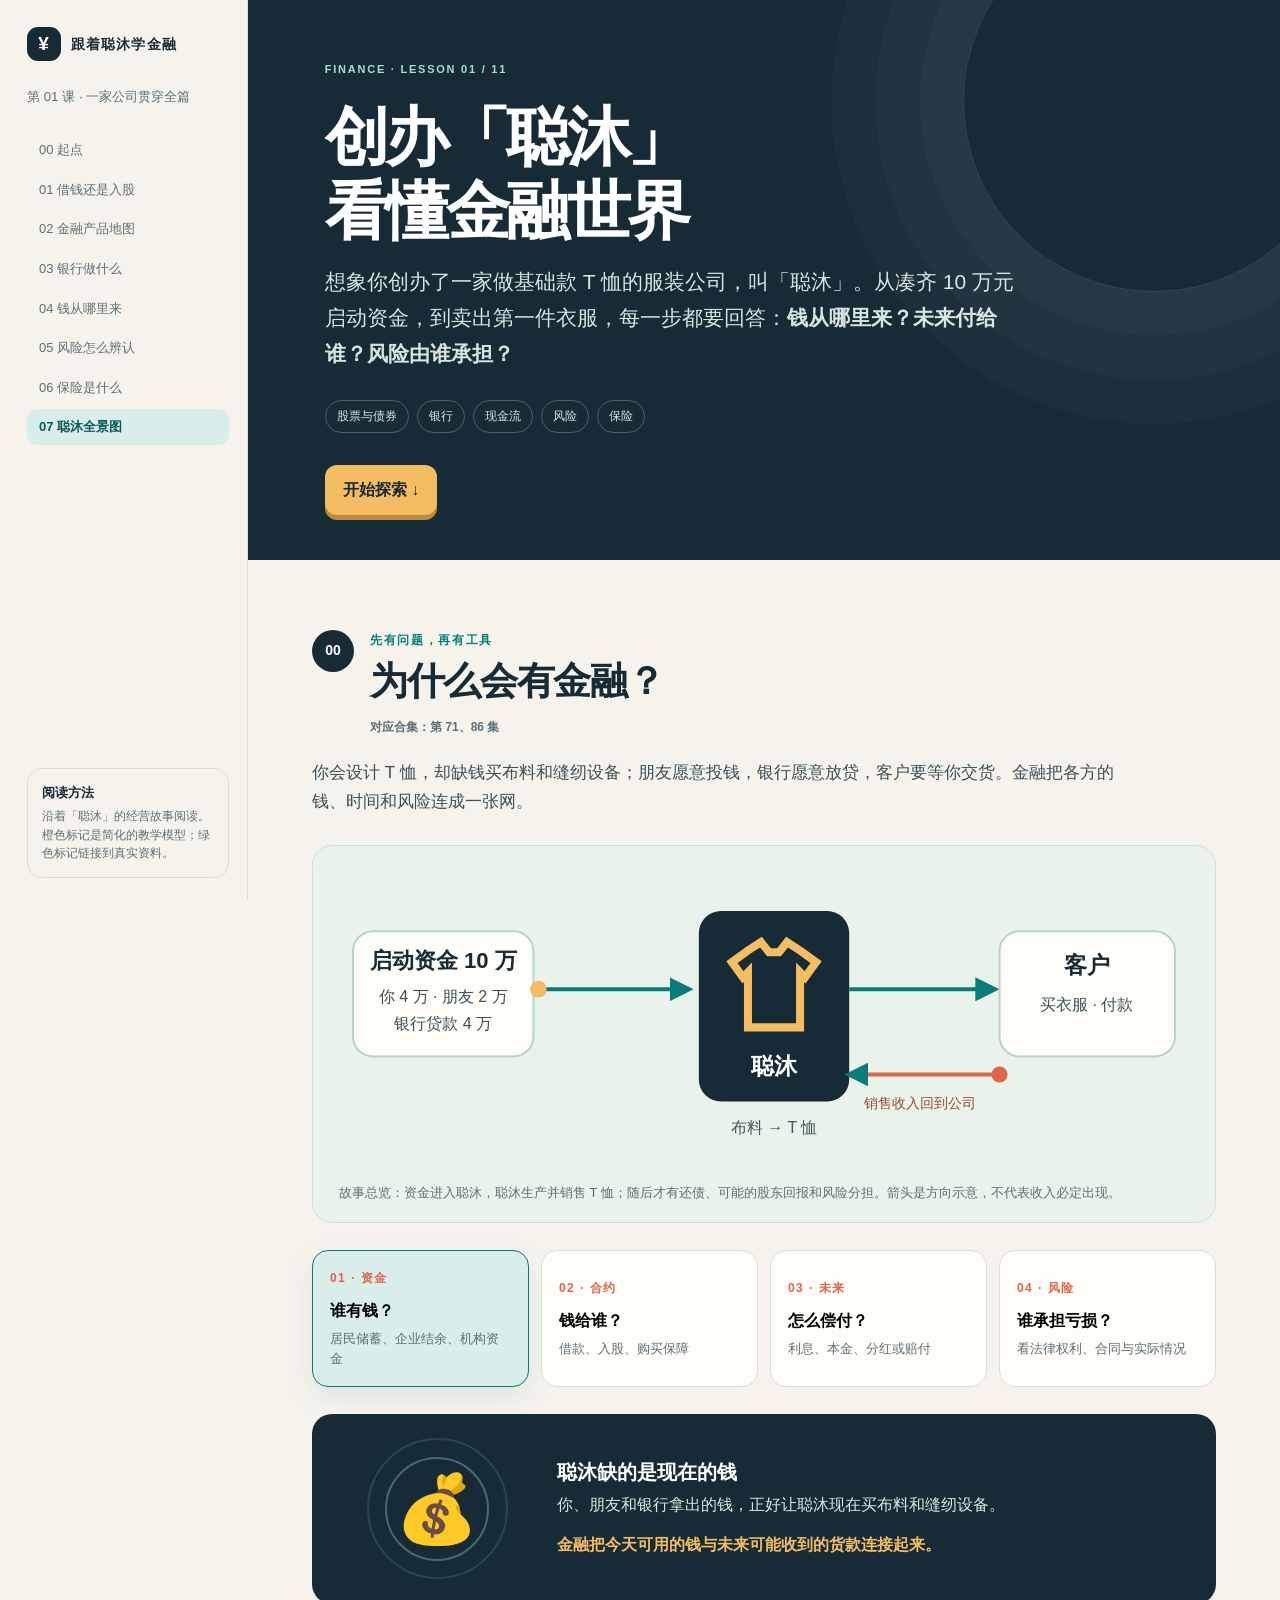
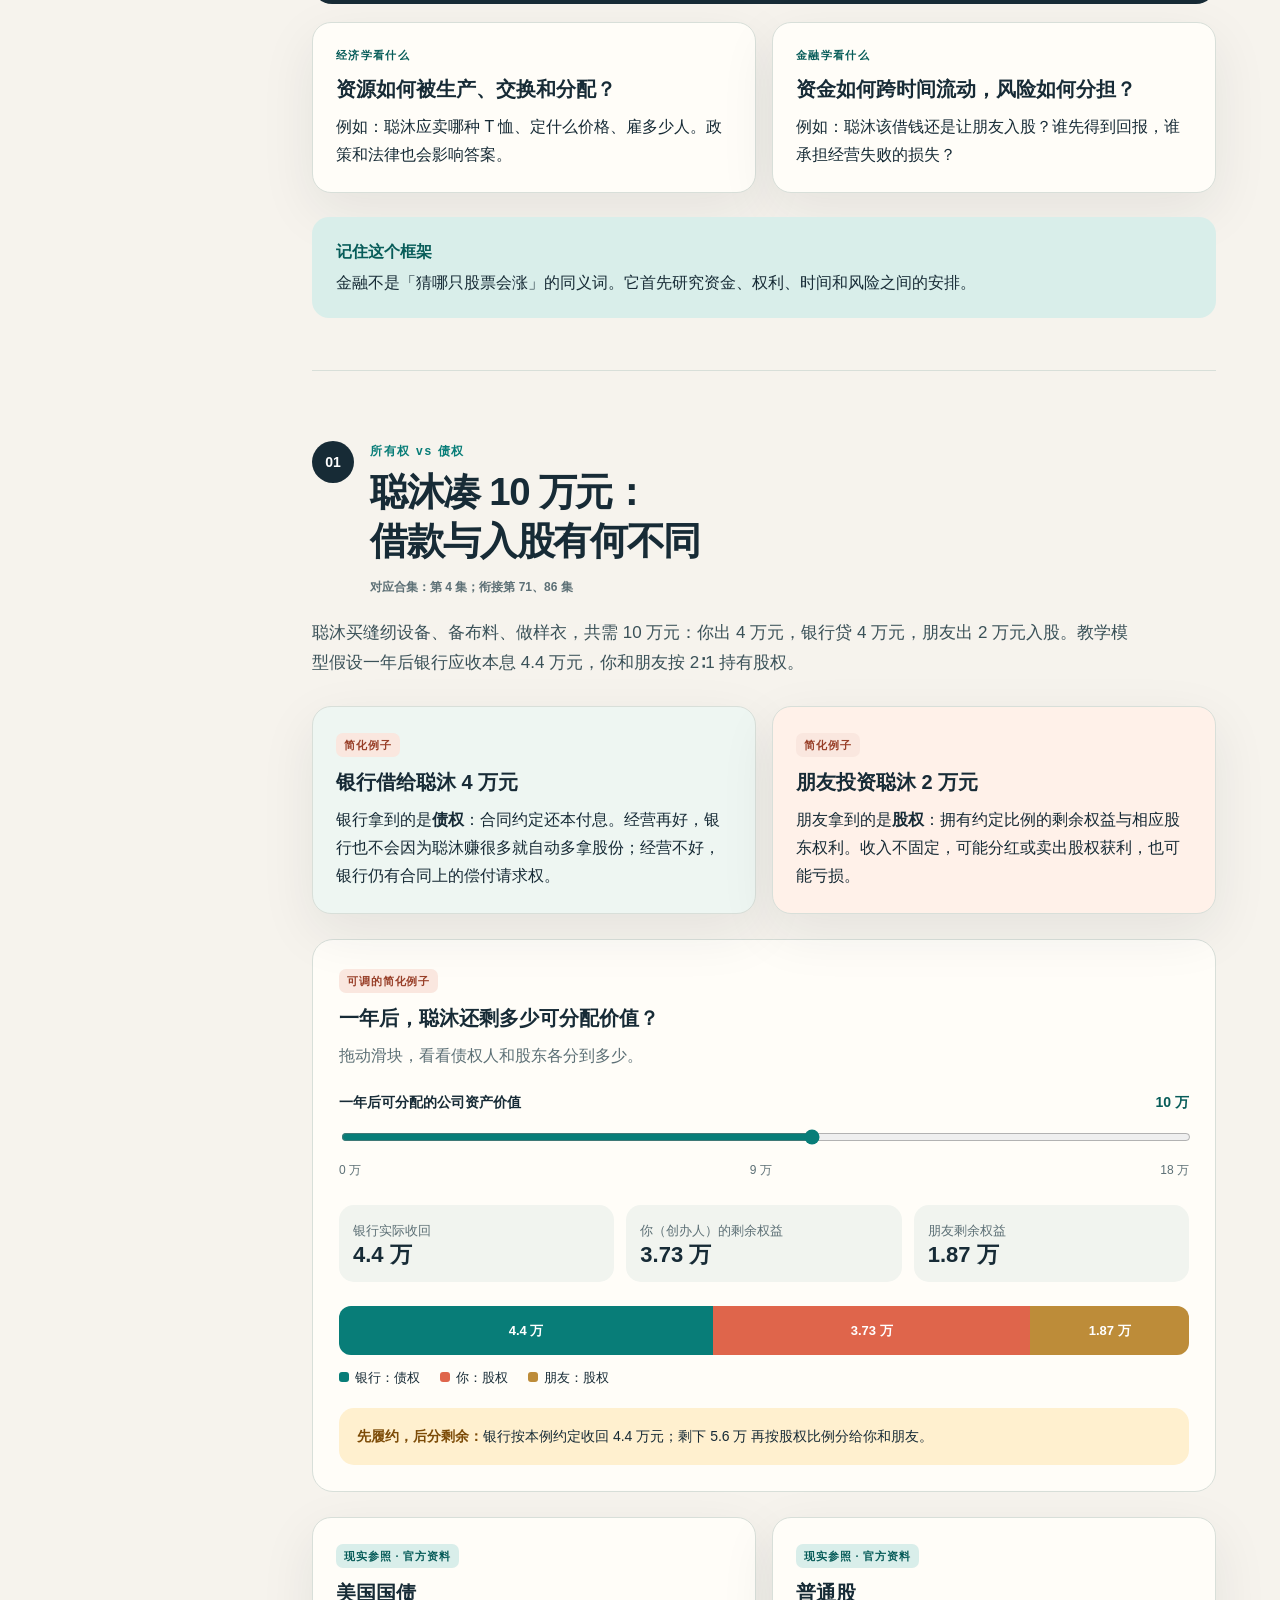
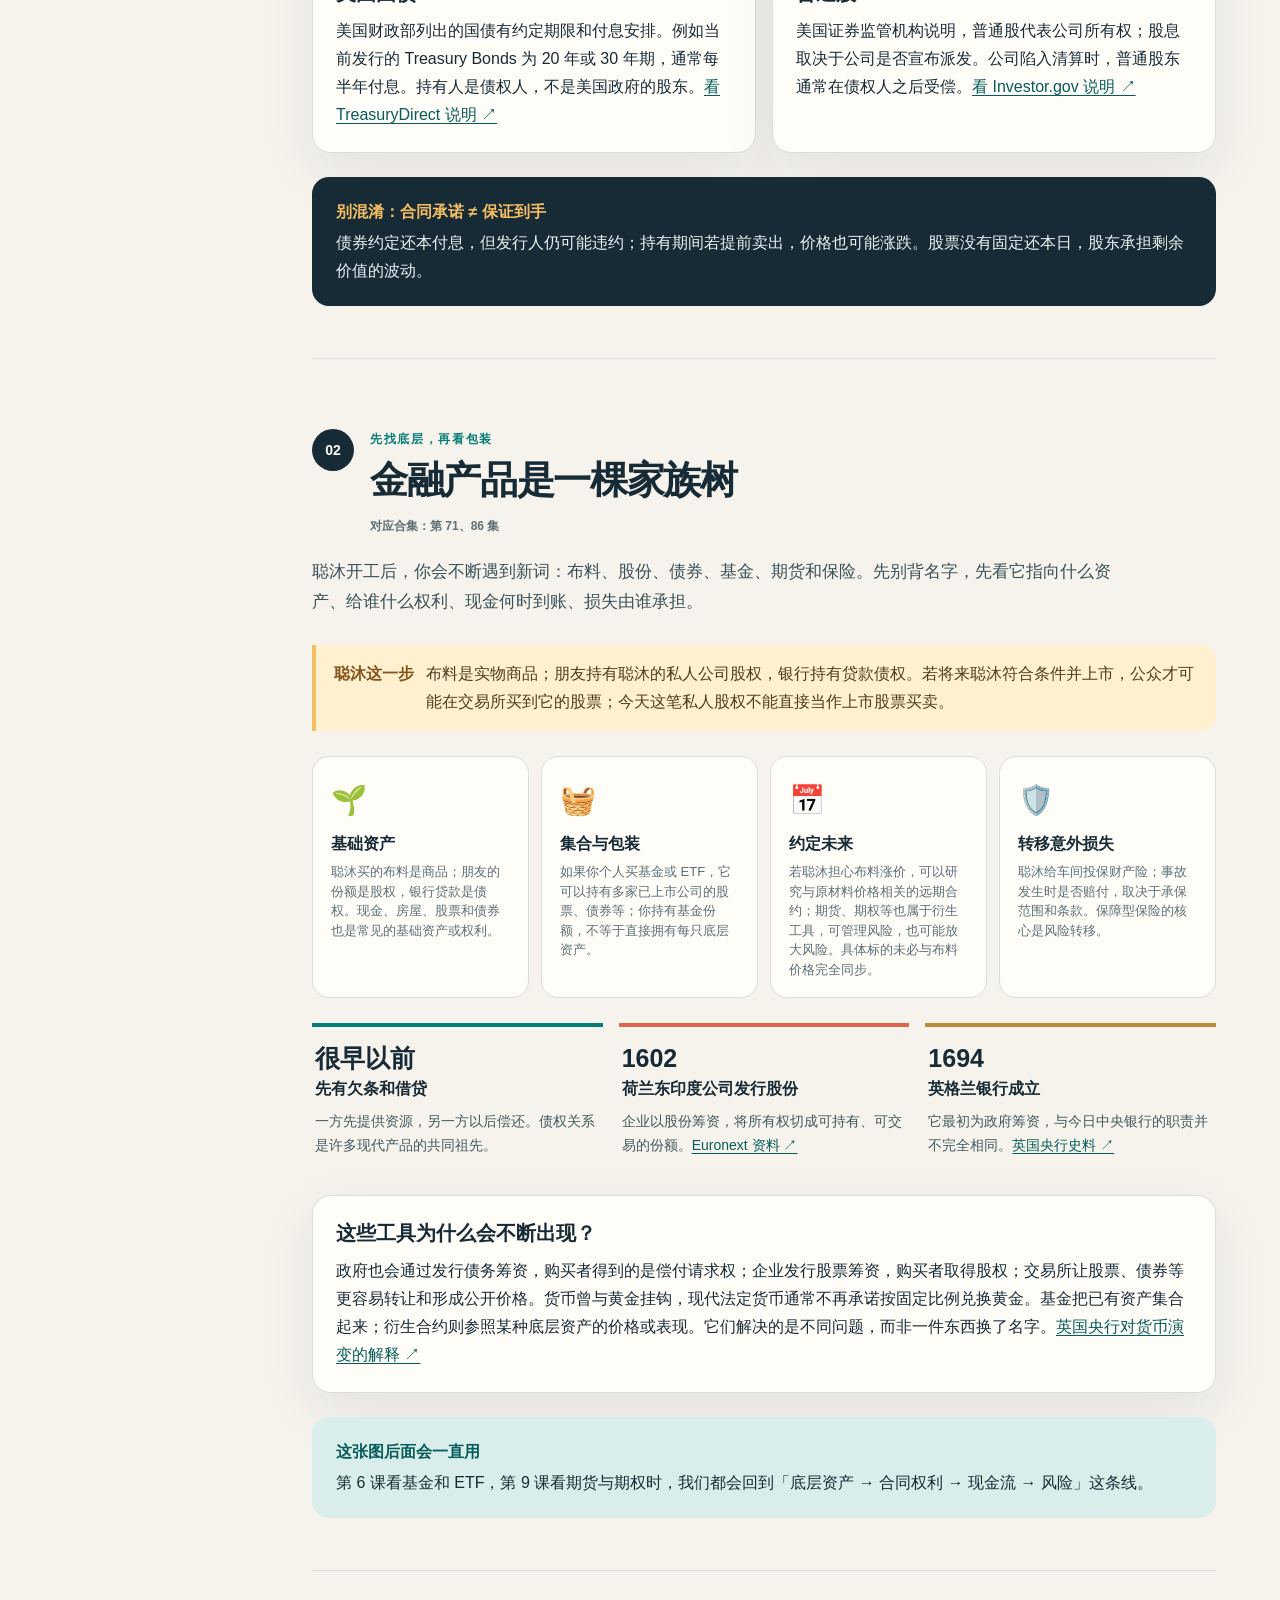
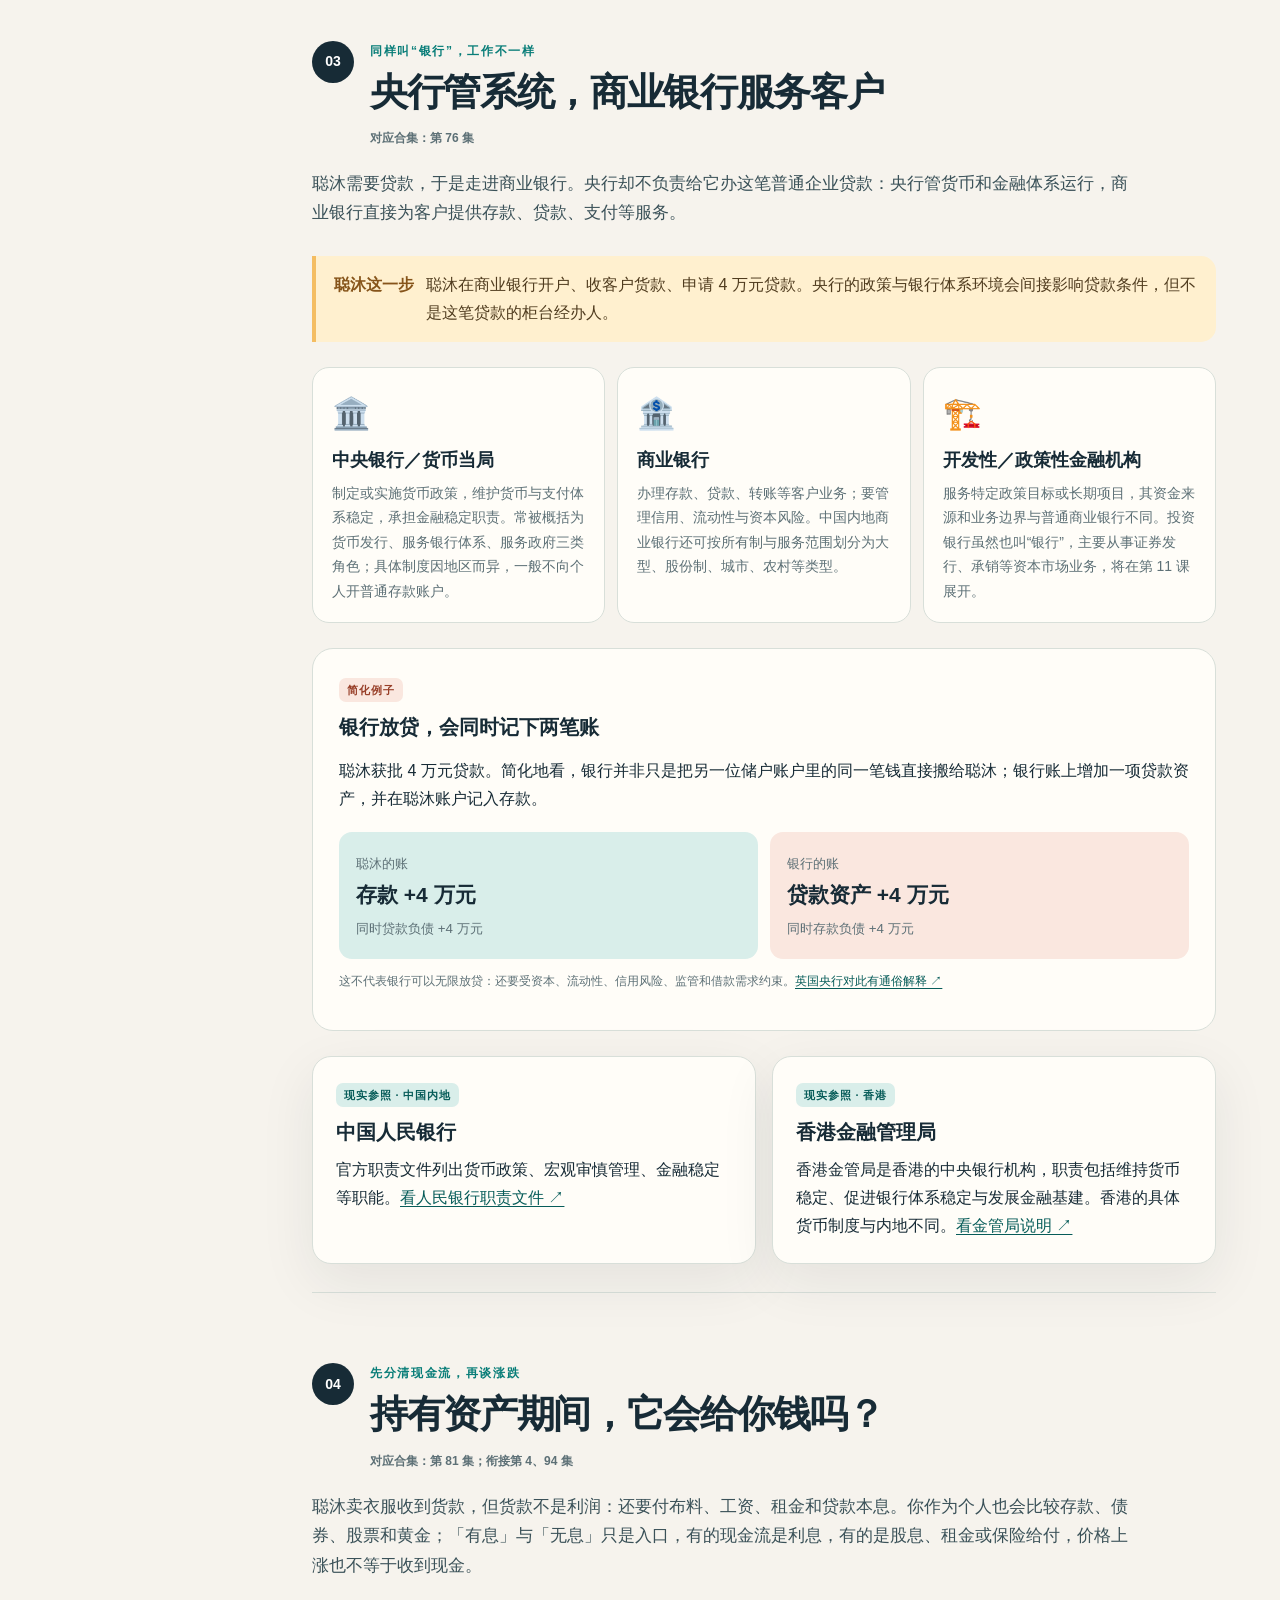
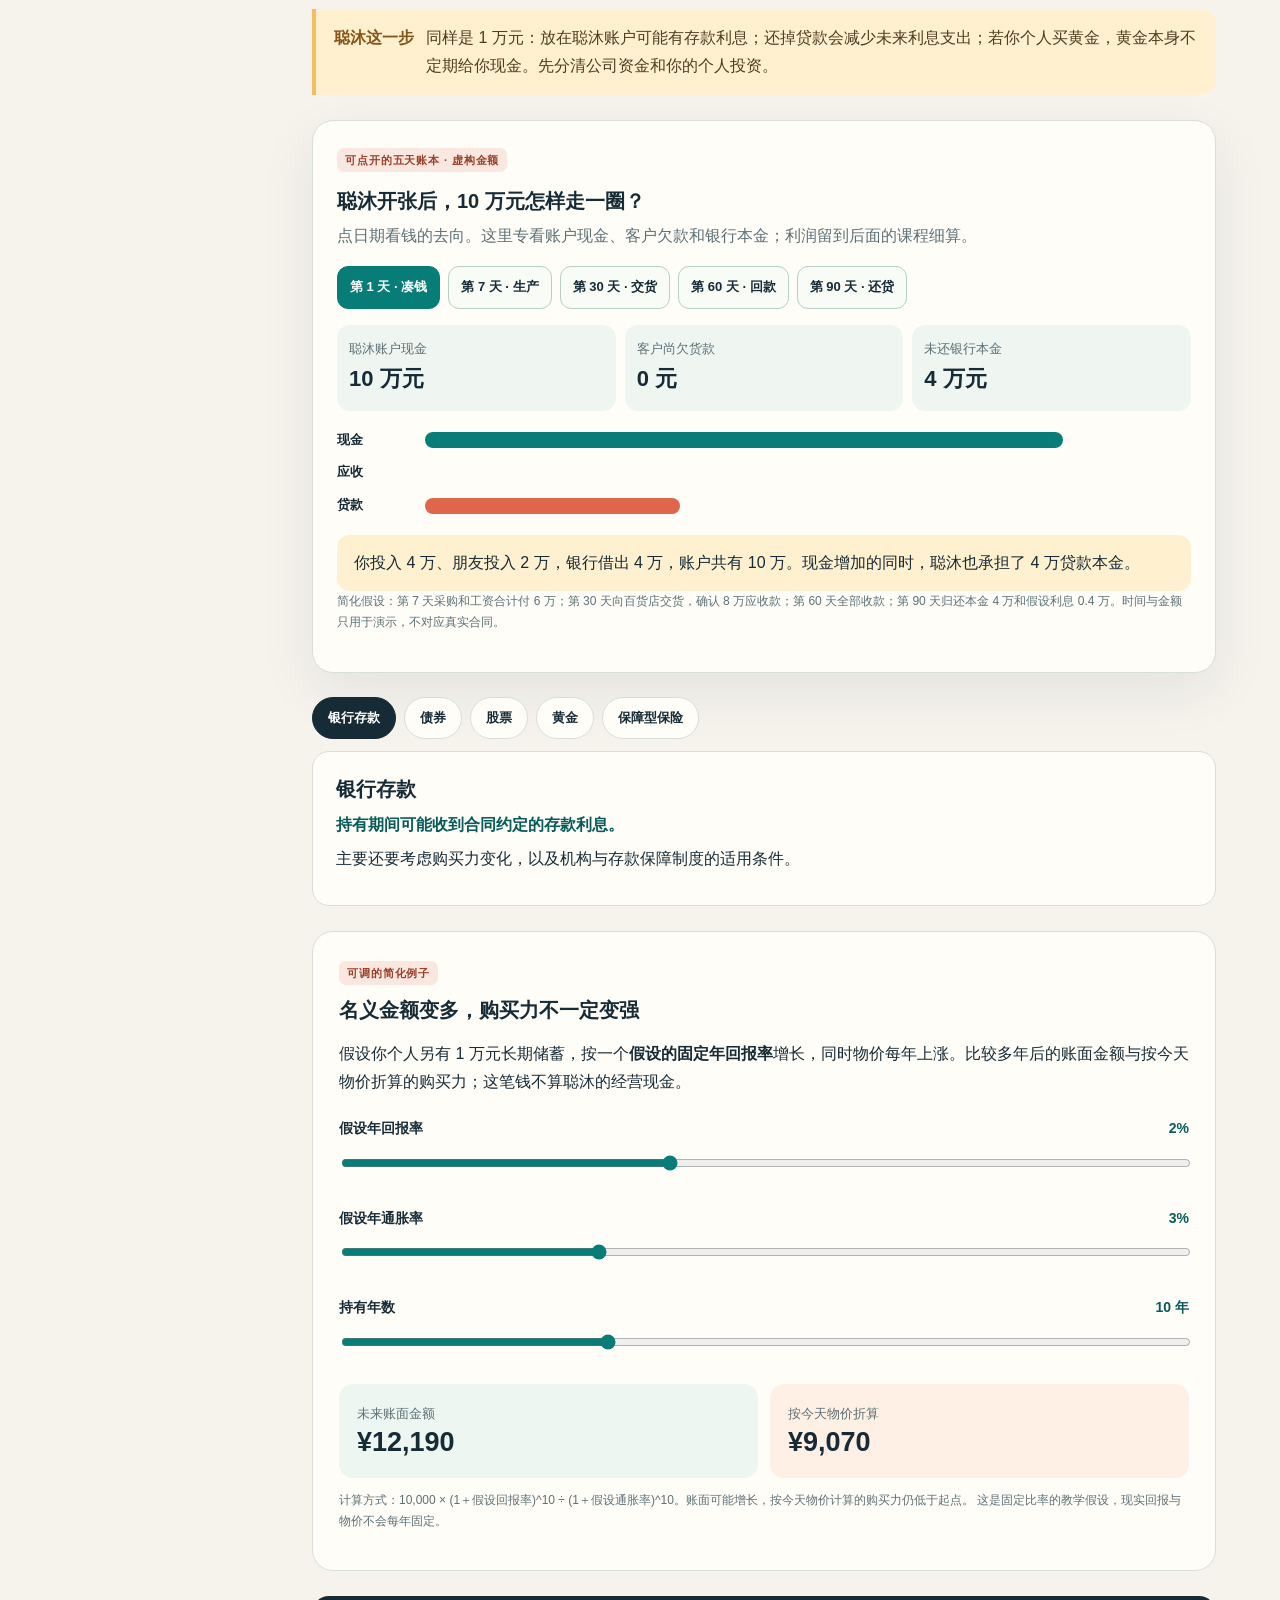
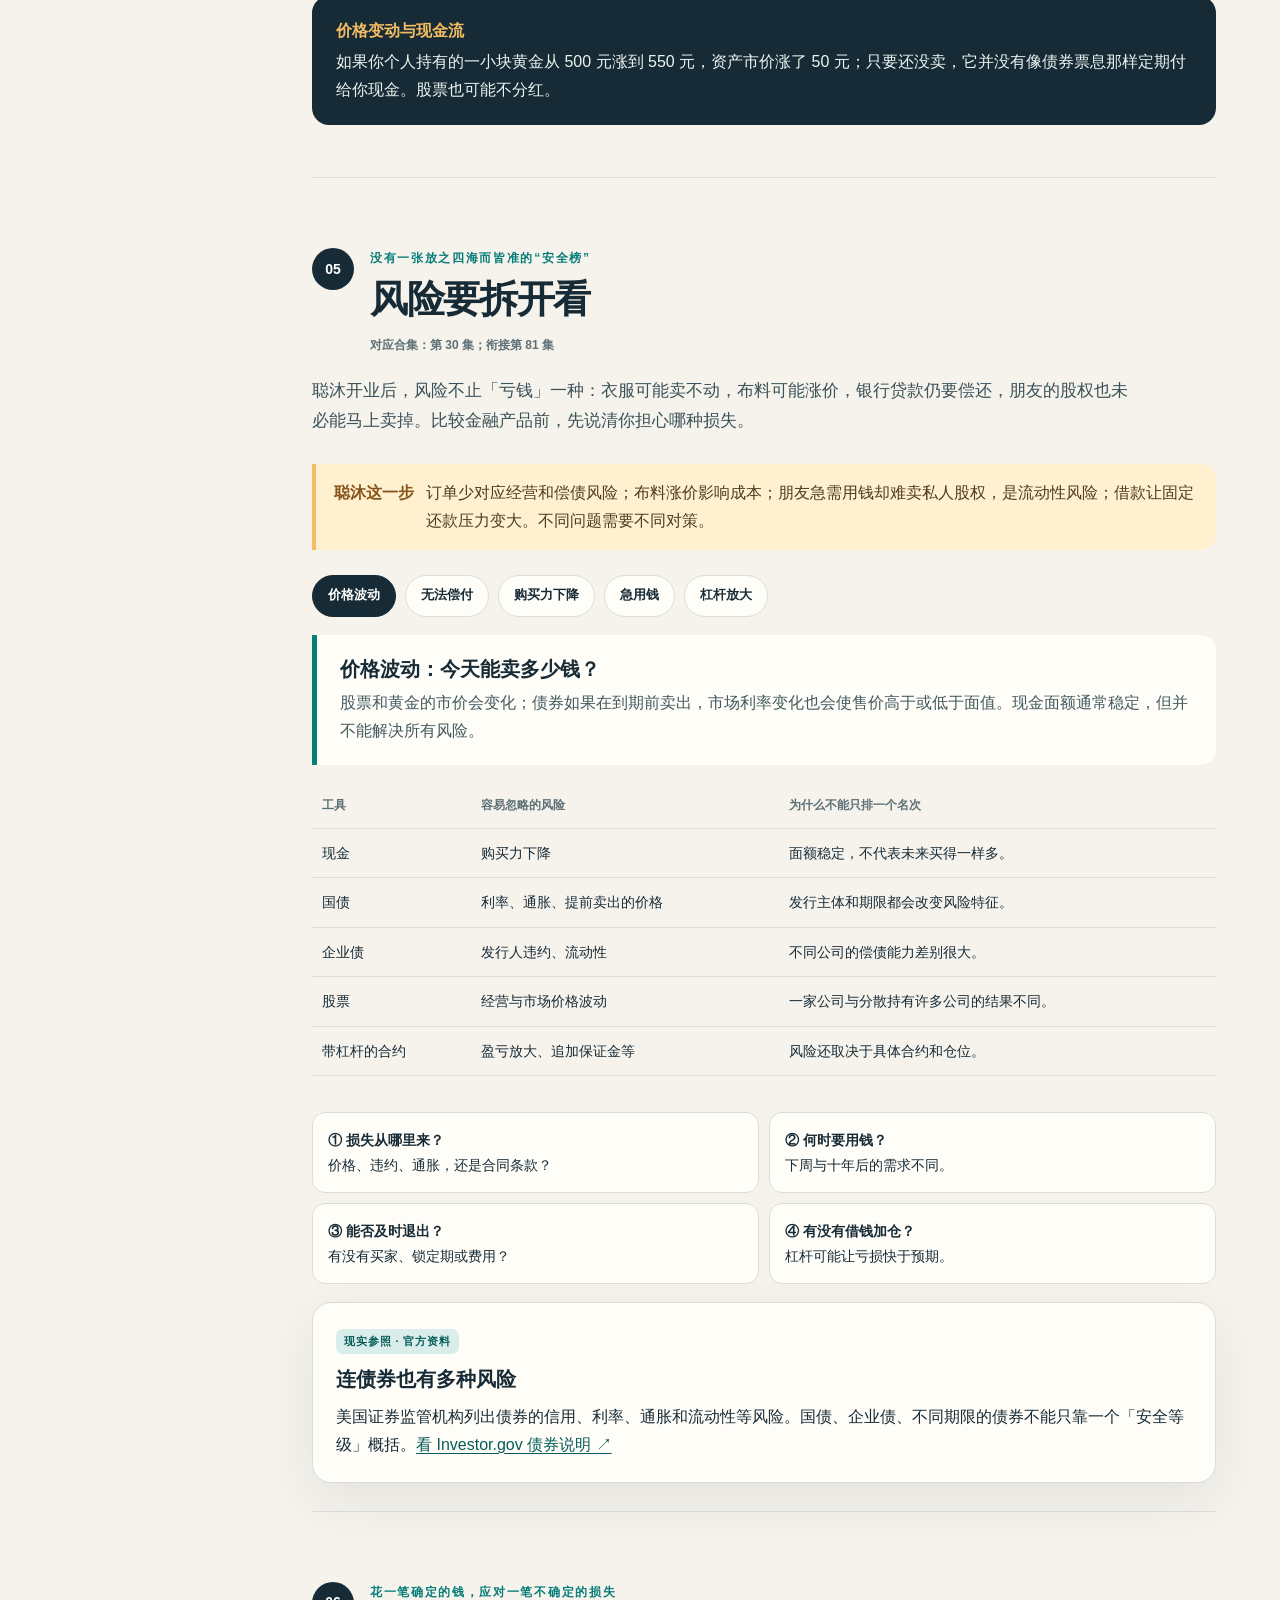
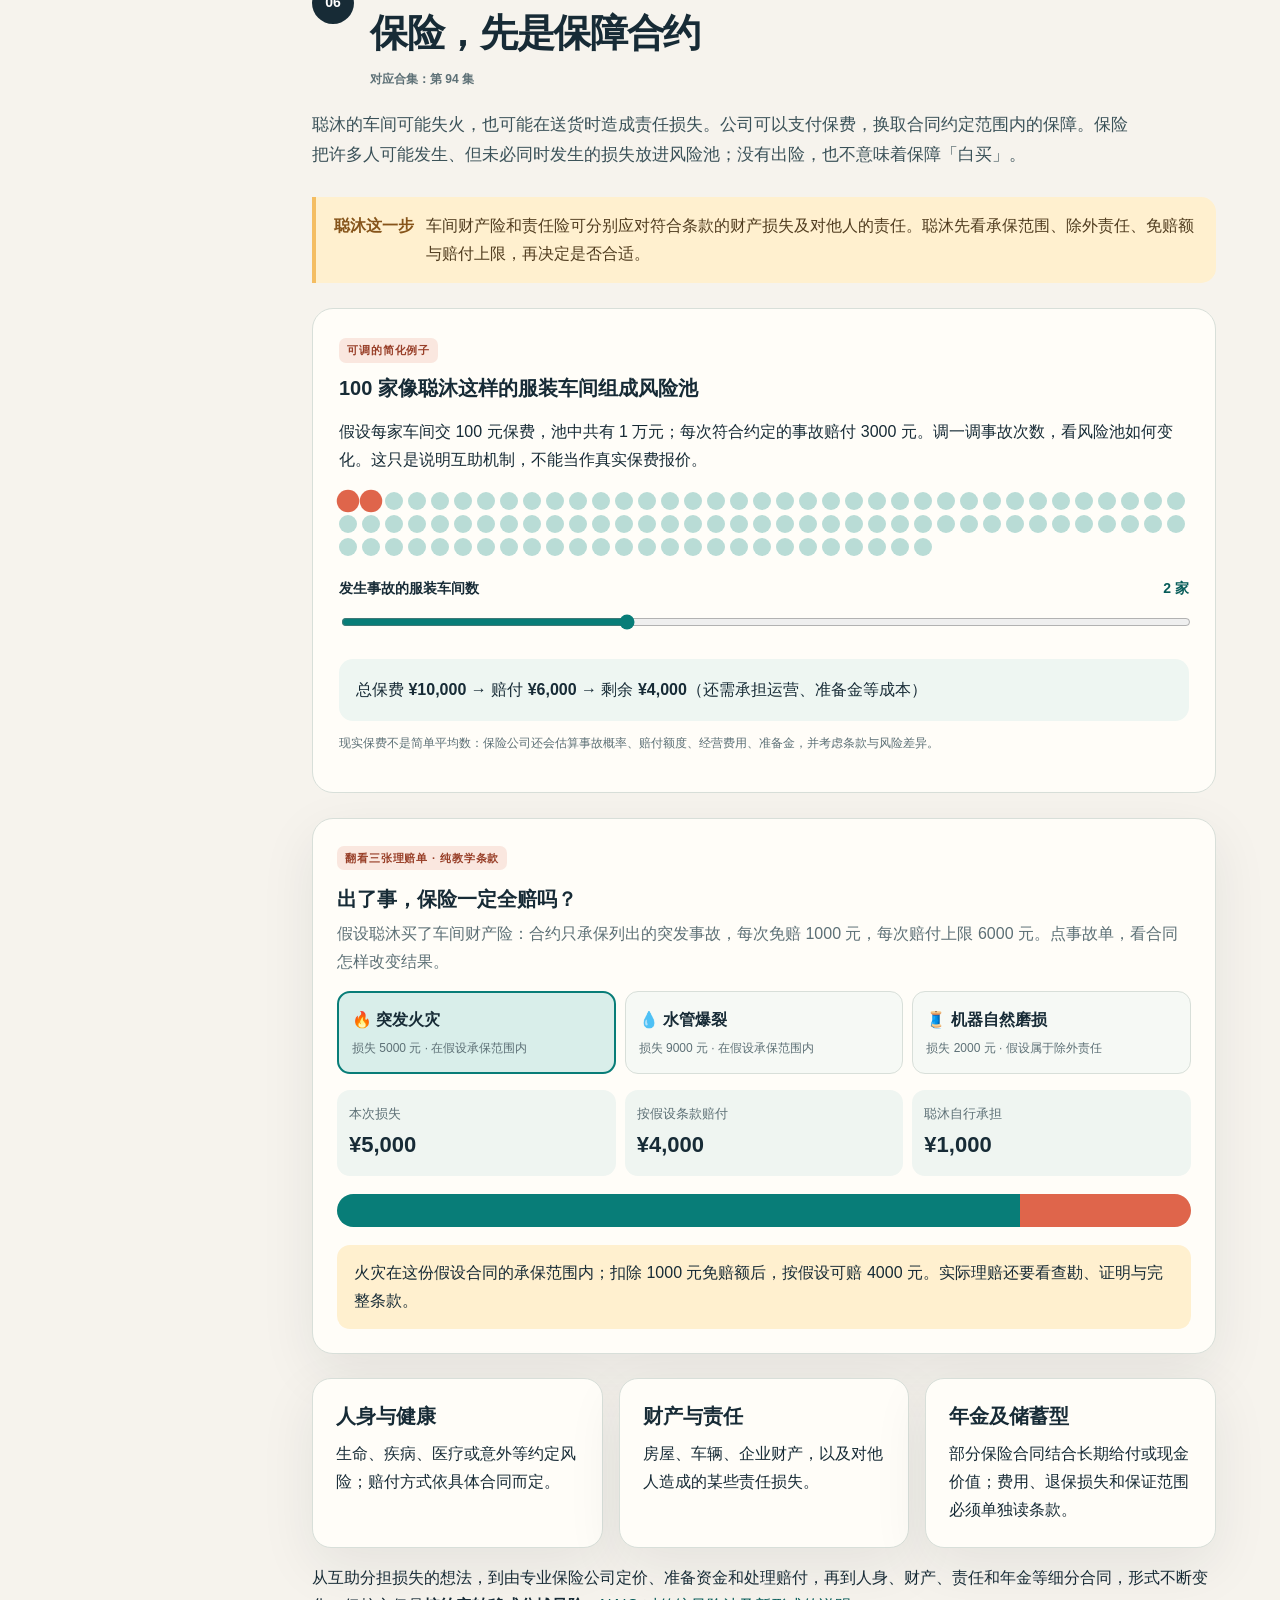
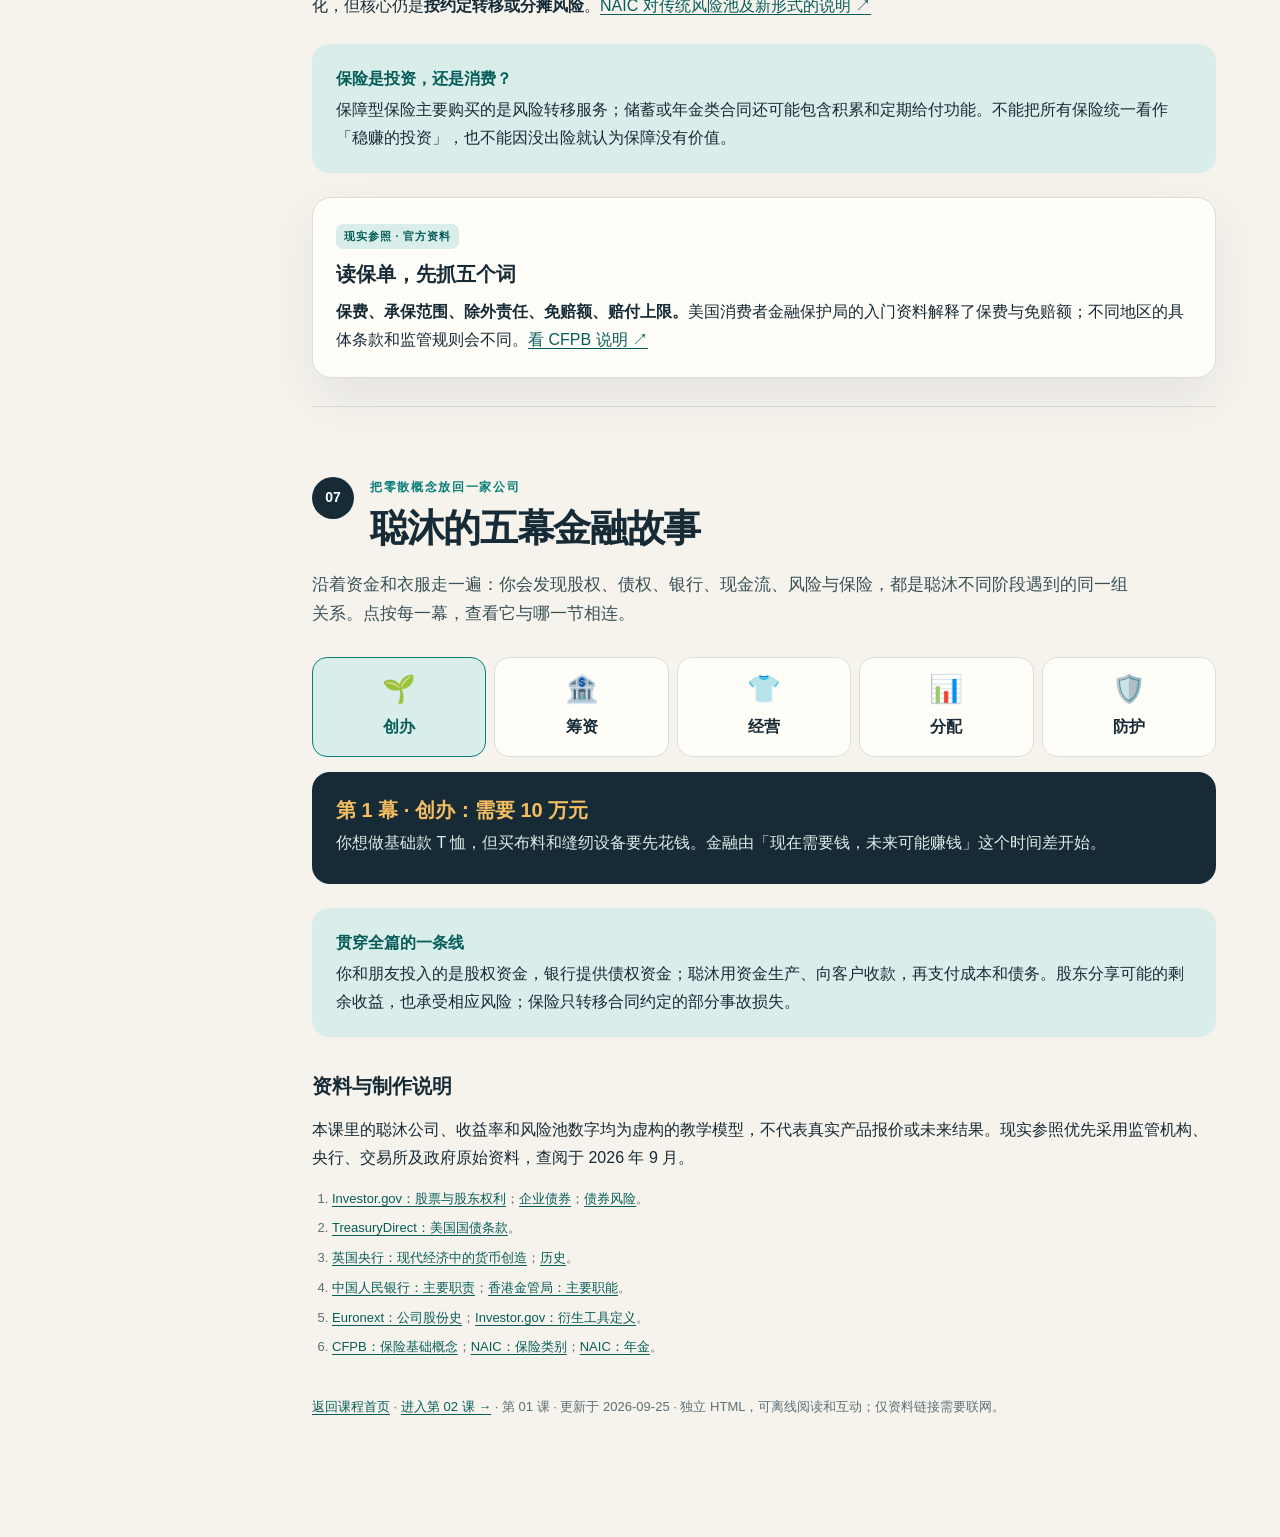
==== commit 7fe14682: "Enrich first three finance lessons with story simulations" ====
--- a/finance-course-01.html
+++ b/finance-course-01.html
@@ -15,6 +15,8 @@
     @media(max-width:420px){.flow,.tree,.checklist{grid-template-columns:1fr}.journey{grid-template-columns:repeat(2,1fr)}.story-bridge{display:block}.story-bridge b{display:block;margin-bottom:4px}.flow-step{min-height:auto}.inflation-result{grid-template-columns:1fr}.bar{font-size:11px}.section h2{font-size:26px}.hero h1{font-size:37px}}
     @media(prefers-reduced-motion:reduce){html{scroll-behavior:auto}*,*:before,*:after{transition:none!important;animation:none!important}}
     @media print{.rail,.hero-cta,.progress,.range,.btn-row,.asset-tabs,.journey{display:none!important}.shell{display:block}.hero{background:#fff;color:#000;padding:10px 0 20px}.hero .lead{color:#222}.hero:after{display:none}.content{max-width:none;padding:0}.section{break-inside:avoid;padding-top:25px}.card,.sim{box-shadow:none}.print-note{display:block}}
+
+    .chapter-sim{background:var(--white);border:1px solid var(--line);border-radius:21px;padding:24px;margin:24px 0;box-shadow:var(--shadow)}.chapter-sim h3{margin:4px 0 7px}.chapter-sim>p{margin:0 0 15px;color:var(--muted)}.scene-buttons{display:flex;gap:8px;flex-wrap:wrap;margin:16px 0}.scene-buttons button{border:1px solid #b7d0c9;border-radius:11px;background:#f9fbf7;padding:9px 12px;font-weight:800;color:var(--ink);font-size:13px}.scene-buttons button[aria-pressed=true]{background:var(--teal);color:#fff;border-color:var(--teal)}.scene-metrics{display:grid;grid-template-columns:repeat(3,1fr);gap:9px;margin:16px 0}.scene-metrics>div{background:#eff5f1;border-radius:13px;padding:12px}.scene-metrics small{display:block;color:var(--muted)}.scene-metrics strong{font-size:22px;display:block}.scene-rail{display:grid;gap:10px;margin:18px 0}.scene-rail>div{display:grid;grid-template-columns:80px 1fr;gap:8px;align-items:center;font-size:13px;font-weight:800}.scene-rail i{height:16px;border-radius:100px;background:var(--teal);display:block;transition:width .4s}.scene-rail .receivable i{background:var(--gold)}.scene-rail .debt i{background:var(--coral)}.scene-explain{background:var(--gold-soft);border-radius:13px;padding:14px 17px;margin:16px 0 0}.claim-cards{display:grid;grid-template-columns:repeat(3,1fr);gap:9px}.claim-cards button{background:#f6f9f5;border:1px solid var(--line);border-radius:13px;padding:13px;text-align:left;color:var(--ink)}.claim-cards button[aria-pressed=true]{background:var(--teal-soft);border:2px solid var(--teal)}.claim-cards b,.claim-cards small{display:block}.claim-cards small{font-size:12px;color:var(--muted);margin-top:4px}.claim-visual{height:33px;border-radius:100px;background:#e5eee8;overflow:hidden;display:flex;margin:18px 0}.claim-visual span{height:100%;display:block;transition:width .4s}.claim-visual .insurer{background:var(--teal)}.claim-visual .self{background:var(--coral)}@media(max-width:620px){.scene-metrics,.claim-cards{grid-template-columns:1fr}.chapter-sim{padding:18px}}
   </style>
 </head>
 <body>
@@ -90,6 +92,7 @@
           <div class="section-top"><span class="num">04</span><div><p class="kicker">先分清现金流，再谈涨跌</p><h2>持有资产期间，它会给你钱吗？</h2><span class="episode">对应合集：第 81 集；衔接第 4、94 集</span></div></div>
           <p class="intro">聪沐卖衣服收到货款，但货款不是利润：还要付布料、工资、租金和贷款本息。你作为个人也会比较存款、债券、股票和黄金；「有息」与「无息」只是入口，有的现金流是利息，有的是股息、租金或保险给付，价格上涨也不等于收到现金。</p>
           <div class="story-bridge"><b>聪沐这一步</b><p>同样是 1 万元：放在聪沐账户可能有存款利息；还掉贷款会减少未来利息支出；若你个人买黄金，黄金本身不定期给你现金。先分清公司资金和你的个人投资。</p></div>
+          <div class="chapter-sim" aria-labelledby="cashDiaryTitle"><span class="example-label">可点开的五天账本 · 虚构金额</span><h3 id="cashDiaryTitle">聪沐开张后，10 万元怎样走一圈？</h3><p>点日期看钱的去向。这里专看账户现金、客户欠款和银行本金；利润留到后面的课程细算。</p><div class="scene-buttons" role="group" aria-label="聪沐资金日记"><button type="button" data-diary="0" aria-pressed="true">第 1 天 · 凑钱</button><button type="button" data-diary="1" aria-pressed="false">第 7 天 · 生产</button><button type="button" data-diary="2" aria-pressed="false">第 30 天 · 交货</button><button type="button" data-diary="3" aria-pressed="false">第 60 天 · 回款</button><button type="button" data-diary="4" aria-pressed="false">第 90 天 · 还贷</button></div><div class="scene-metrics" aria-live="polite"><div><small>聪沐账户现金</small><strong id="diaryCash">10 万元</strong></div><div><small>客户尚欠货款</small><strong id="diaryReceivable">0 元</strong></div><div><small>未还银行本金</small><strong id="diaryDebt">4 万元</strong></div></div><div class="scene-rail" aria-hidden="true"><div><span>现金</span><div><i id="diaryCashBar" style="width:83%"></i></div></div><div class="receivable"><span>应收</span><div><i id="diaryRecBar" style="width:0%"></i></div></div><div class="debt"><span>贷款</span><div><i id="diaryDebtBar" style="width:33%"></i></div></div></div><div class="scene-explain" id="diaryExplain" aria-live="polite">你投入 4 万、朋友投入 2 万，银行借出 4 万，账户共有 10 万。现金增加的同时，聪沐也承担了 4 万贷款本金。</div><p class="mini">简化假设：第 7 天采购和工资合计付 6 万；第 30 天向百货店交货，确认 8 万应收款；第 60 天全部收款；第 90 天归还本金 4 万和假设利息 0.4 万。时间与金额只用于演示，不对应真实合同。</p></div>
           <div class="asset-tabs" role="group" aria-label="切换资产了解现金流"><button class="pill" data-asset="deposit" aria-pressed="true">银行存款</button><button class="pill" data-asset="bond" aria-pressed="false">债券</button><button class="pill" data-asset="stock" aria-pressed="false">股票</button><button class="pill" data-asset="gold" aria-pressed="false">黄金</button><button class="pill" data-asset="insurance" aria-pressed="false">保障型保险</button></div>
           <div class="asset-panel" aria-live="polite"><h3 id="assetTitle">银行存款</h3><p class="formula" id="assetCash">持有期间可能收到合同约定的存款利息。</p><p id="assetRisk">主要还要考虑购买力变化，以及机构与存款保障制度的适用条件。</p></div>
           <div class="sim"><span class="example-label">可调的简化例子</span><h3>名义金额变多，购买力不一定变强</h3><p>假设你个人另有 1 万元长期储蓄，按一个<b>假设的固定年回报率</b>增长，同时物价每年上涨。比较多年后的账面金额与按今天物价折算的购买力；这笔钱不算聪沐的经营现金。</p>
@@ -121,6 +124,7 @@
             <label class="label" for="claimCount">发生事故的服装车间数 <output id="claimCountOut">2 家</output></label><input class="range" id="claimCount" type="range" min="0" max="6" value="2" step="1">
             <div class="pool-result" id="poolResult" aria-live="polite"></div><p class="mini">现实保费不是简单平均数：保险公司还会估算事故概率、赔付额度、经营费用、准备金，并考虑条款与风险差异。</p>
           </div>
+          <div class="chapter-sim" aria-labelledby="claimTitle"><span class="example-label">翻看三张理赔单 · 纯教学条款</span><h3 id="claimTitle">出了事，保险一定全赔吗？</h3><p>假设聪沐买了车间财产险：合约只承保列出的突发事故，每次免赔 1000 元，每次赔付上限 6000 元。点事故单，看合同怎样改变结果。</p><div class="claim-cards" role="group" aria-label="虚构的车间事故"><button type="button" data-incident="fire" aria-pressed="true"><b>🔥 突发火灾</b><small>损失 5000 元 · 在假设承保范围内</small></button><button type="button" data-incident="pipe" aria-pressed="false"><b>💧 水管爆裂</b><small>损失 9000 元 · 在假设承保范围内</small></button><button type="button" data-incident="wear" aria-pressed="false"><b>🧵 机器自然磨损</b><small>损失 2000 元 · 假设属于除外责任</small></button></div><div class="scene-metrics" aria-live="polite"><div><small>本次损失</small><strong id="incidentLoss">¥5,000</strong></div><div><small>按假设条款赔付</small><strong id="incidentPaid">¥4,000</strong></div><div><small>聪沐自行承担</small><strong id="incidentOwn">¥1,000</strong></div></div><div class="claim-visual" aria-label="赔付与自行承担比例"><span class="insurer" id="incidentPaidBar" style="width:80%"></span><span class="self" id="incidentOwnBar" style="width:20%"></span></div><div class="scene-explain" id="incidentExplain" aria-live="polite">火灾在这份假设合同的承保范围内；扣除 1000 元免赔额后，按假设可赔 4000 元。实际理赔还要看查勘、证明与完整条款。</div></div>
           <div class="grid-3"><div class="card"><h3>人身与健康</h3><p>生命、疾病、医疗或意外等约定风险；赔付方式依具体合同而定。</p></div><div class="card"><h3>财产与责任</h3><p>房屋、车辆、企业财产，以及对他人造成的某些责任损失。</p></div><div class="card"><h3>年金及储蓄型</h3><p>部分保险合同结合长期给付或现金价值；费用、退保损失和保证范围必须单独读条款。</p></div></div>
           <p>从互助分担损失的想法，到由专业保险公司定价、准备资金和处理赔付，再到人身、财产、责任和年金等细分合同，形式不断变化，但核心仍是<b>按约定转移或分摊风险</b>。<a href="https://content.naic.org/insurance-topics/peer-to-peer-insurance" target="_blank" rel="noopener noreferrer">NAIC 对传统风险池及新形式的说明 ↗</a></p>
           <div class="callout light"><b>保险是投资，还是消费？</b><p>保障型保险主要购买的是风险转移服务；储蓄或年金类合同还可能包含积累和定期给付功能。不能把所有保险统一看作「稳赚的投资」，也不能因没出险就认为保障没有价值。</p></div>
@@ -136,7 +140,7 @@
           <h3 style="margin-top:35px">资料与制作说明</h3>
           <p>本课里的聪沐公司、收益率和风险池数字均为虚构的教学模型，不代表真实产品报价或未来结果。现实参照优先采用监管机构、央行、交易所及政府原始资料，查阅于 2026 年 9 月。</p>
           <ol class="source-list"><li><a href="https://www.investor.gov/introduction-investing/investing-basics/investment-products/stocks" target="_blank" rel="noopener noreferrer">Investor.gov：股票与股东权利</a>；<a href="https://www.investor.gov/introduction-investing/general-resources/news-alerts/alerts-bulletins/investor-bulletins/what-are" target="_blank" rel="noopener noreferrer">企业债券</a>；<a href="https://www.investor.gov/introduction-investing/investing-basics/investment-products/bonds-or-fixed-income-products/bonds" target="_blank" rel="noopener noreferrer">债券风险</a>。</li><li><a href="https://treasurydirect.gov/marketable-securities/treasury-bonds/" target="_blank" rel="noopener noreferrer">TreasuryDirect：美国国债条款</a>。</li><li><a href="https://www.bankofengland.co.uk/quarterly-bulletin/2014/q1/money-creation-in-the-modern-economy" target="_blank" rel="noopener noreferrer">英国央行：现代经济中的货币创造</a>；<a href="https://www.bankofengland.co.uk/about/history" target="_blank" rel="noopener noreferrer">历史</a>。</li><li><a href="https://www.pbc.gov.cn/zhengwugongkai/4081330/4081344/4081410/2025080819062381502/2025040916554856022.pdf" target="_blank" rel="noopener noreferrer">中国人民银行：主要职责</a>；<a href="https://www.hkma.gov.hk/eng/smart-consumers/frequently-asked-questions/the-hkma-website/media/eng/doc/code_eng.pdf" target="_blank" rel="noopener noreferrer">香港金管局：主要职能</a>。</li><li><a href="https://www.euronext.com/sites/default/files/euronext_corporate_brochure_0.pdf" target="_blank" rel="noopener noreferrer">Euronext：公司股份史</a>；<a href="https://www.investor.gov/introduction-investing/investing-basics/glossary/derivatives" target="_blank" rel="noopener noreferrer">Investor.gov：衍生工具定义</a>。</li><li><a href="https://files.consumerfinance.gov/f/documents/cfpb_building_block_activities_what-is-insurance_handout.pdf" target="_blank" rel="noopener noreferrer">CFPB：保险基础概念</a>；<a href="https://content.naic.org/consumer" target="_blank" rel="noopener noreferrer">NAIC：保险类别</a>；<a href="https://content.naic.org/cipr_topics/topic_annuities.htm" target="_blank" rel="noopener noreferrer">NAIC：年金</a>。</li></ol>
-          <div class="footer">第 01 课 · 版本 2026-09-25 · 独立 HTML，可离线阅读和互动；仅资料链接需要联网。</div><p class="print-note">打印版提示：滑块显示的是页面默认情境。</p>
+          <div class="footer"><a href="index.html">返回课程首页</a> · <a href="finance-course-02.html">进入第 02 课 →</a> · 第 01 课 · 更新于 2026-09-25 · 独立 HTML，可离线阅读和互动；仅资料链接需要联网。</div><p class="print-note">打印版提示：滑块显示的是页面默认情境。</p>
         </section>
       </div>
     </main>
@@ -203,6 +207,13 @@
 
     function updateProgress(){const h=document.documentElement;byId('readProgress').style.width=`${Math.max(0,Math.min(100,h.scrollTop/(h.scrollHeight-h.clientHeight)*100||0))}%`}
     window.addEventListener('scroll',updateProgress,{passive:true});updateProgress();
+
+    const diaryScenes=[{cash:10,rec:0,debt:4,text:'你投入 4 万、朋友投入 2 万，银行借出 4 万，账户共有 10 万。现金增加的同时，聪沐也承担了 4 万贷款本金。'},{cash:4,rec:0,debt:4,text:'聪沐为布料和工资付出 6 万，账户现金降到 4 万；生产中投入的资金没有凭空消失，但此时不能拿它偿还到期贷款。'},{cash:4,rec:8,debt:4,text:'聪沐向百货店交货，对方约定以后支付 8 万。账上多了应收款，银行账户仍只有 4 万；交货不等于收到现金。'},{cash:12,rec:0,debt:4,text:'客户把 8 万货款付来，应收款归零，账户现金升到 12 万。这是收回之前的欠款，不是第二次销售。'},{cash:7.6,rec:0,debt:0,text:'聪沐用 4.4 万偿还银行：其中 4 万是归还本金，0.4 万是假设利息。账户剩 7.6 万；还本金与支付利息在账上不是同一回事。'}];
+    function showDiary(index){const d=diaryScenes[index];byId('diaryCash').textContent=`${d.cash} 万元`;byId('diaryReceivable').textContent=d.rec?`${d.rec} 万元`:'0 元';byId('diaryDebt').textContent=d.debt?`${d.debt} 万元`:'0 元';byId('diaryCashBar').style.width=`${d.cash/12*100}%`;byId('diaryRecBar').style.width=`${d.rec/12*100}%`;byId('diaryDebtBar').style.width=`${d.debt/12*100}%`;byId('diaryExplain').textContent=d.text;document.querySelectorAll('[data-diary]').forEach(b=>b.setAttribute('aria-pressed',String(+b.dataset.diary===index)))}
+    document.querySelectorAll('[data-diary]').forEach(b=>b.addEventListener('click',()=>showDiary(+b.dataset.diary)));showDiary(0);
+    const incidentScenes={fire:{loss:5000,paid:4000,text:'火灾在这份假设合同的承保范围内；扣除 1000 元免赔额后，按假设可赔 4000 元。实际理赔还要看查勘、证明与完整条款。'},pipe:{loss:9000,paid:6000,text:'水管爆裂在假设承保范围内，先扣除 1000 元免赔额，剩余 8000 元；但赔付上限为 6000 元，聪沐仍承担 3000 元。'},wear:{loss:2000,paid:0,text:'这份假设合同把机器自然磨损列为除外责任，因此不赔。真实财产险的承保范围和除外责任必须逐条看合同，不能套用这个例子。'}};
+    function showIncident(key){const d=incidentScenes[key],own=d.loss-d.paid;byId('incidentLoss').textContent=`¥${d.loss.toLocaleString('zh-CN')}`;byId('incidentPaid').textContent=`¥${d.paid.toLocaleString('zh-CN')}`;byId('incidentOwn').textContent=`¥${own.toLocaleString('zh-CN')}`;byId('incidentPaidBar').style.width=`${d.paid/d.loss*100}%`;byId('incidentOwnBar').style.width=`${own/d.loss*100}%`;byId('incidentExplain').textContent=d.text;document.querySelectorAll('[data-incident]').forEach(b=>b.setAttribute('aria-pressed',String(b.dataset.incident===key)))}
+    document.querySelectorAll('[data-incident]').forEach(b=>b.addEventListener('click',()=>showIncident(b.dataset.incident)));showIncident('fire');
     const sections=[...document.querySelectorAll('.section')],navLinks=[...document.querySelectorAll('#toc a')];
     if('IntersectionObserver'in window){const observer=new IntersectionObserver(entries=>{const visible=entries.filter(e=>e.isIntersecting).sort((a,b)=>a.boundingClientRect.top-b.boundingClientRect.top)[0];if(visible){navLinks.forEach(a=>a.classList.toggle('active',a.getAttribute('href')===`#${visible.target.id}`))}},{rootMargin:'-8% 0px -72% 0px'});sections.forEach(s=>observer.observe(s))}
   </script>
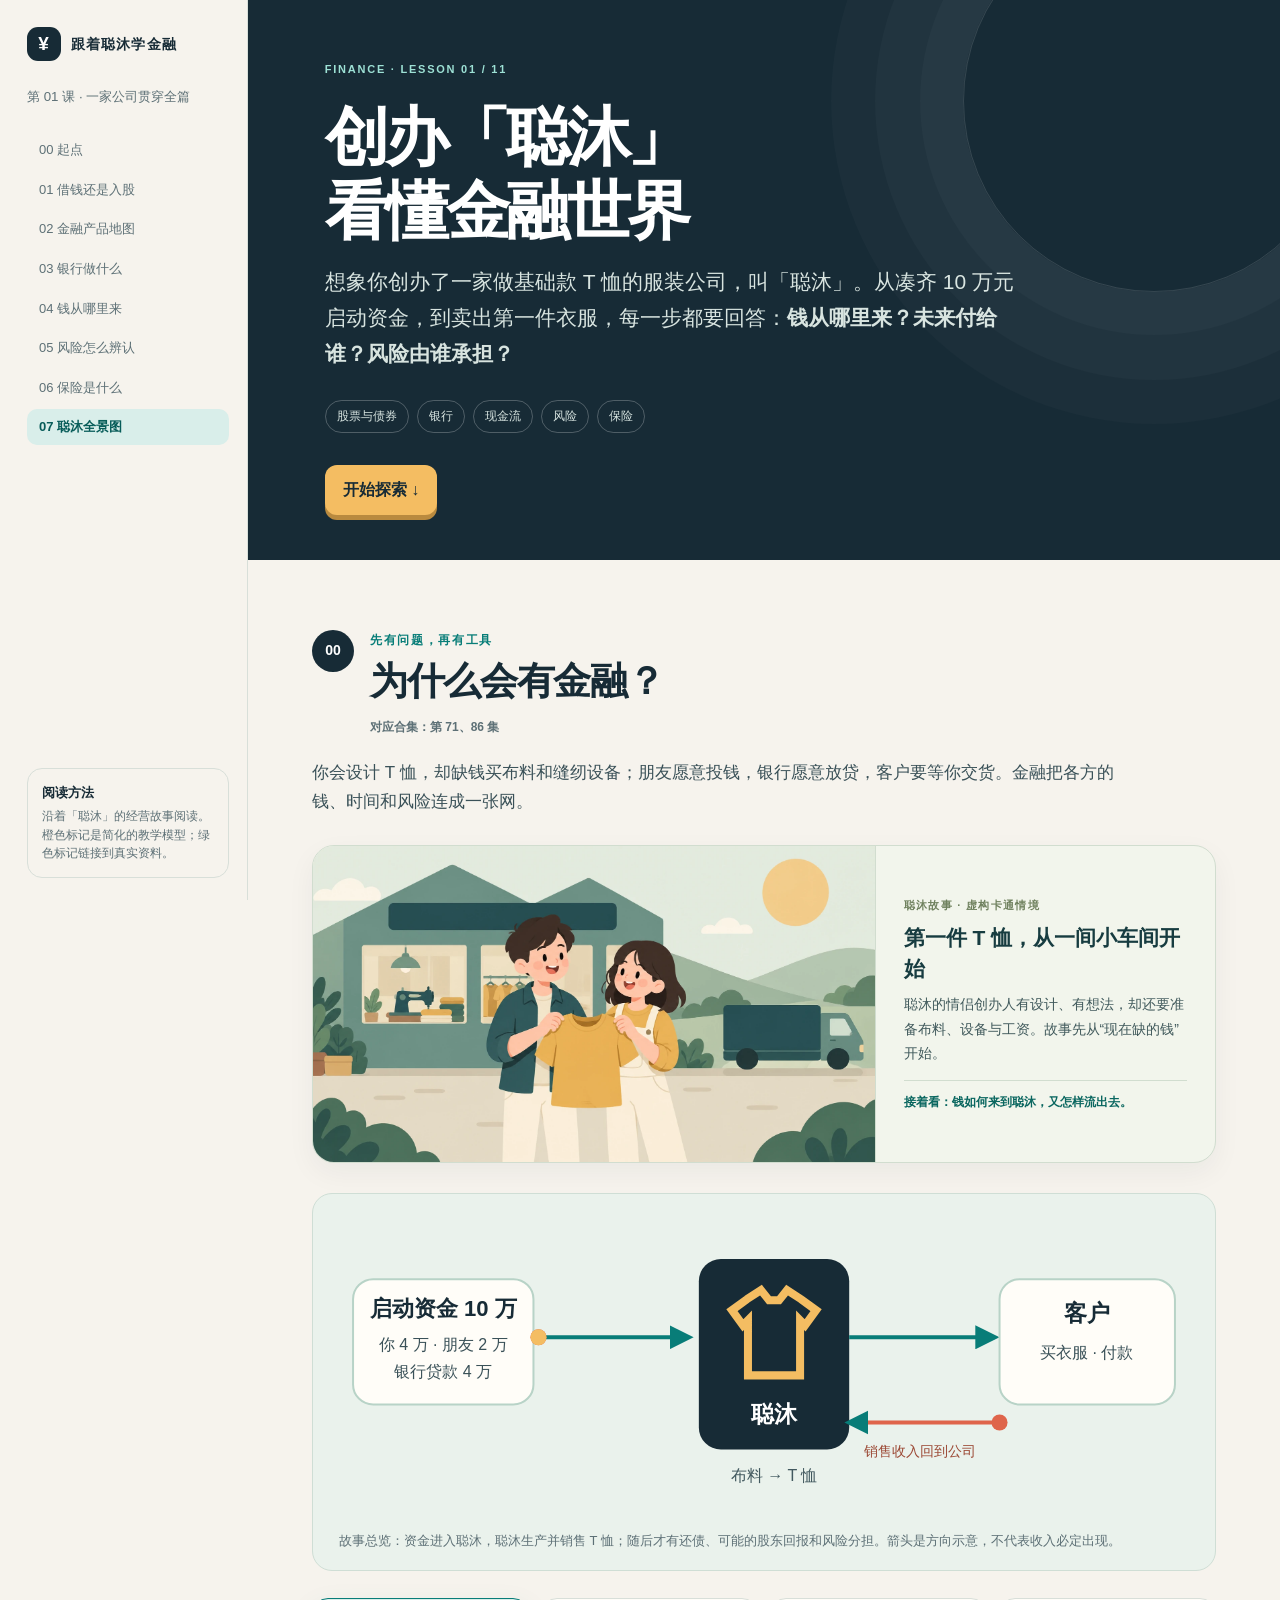
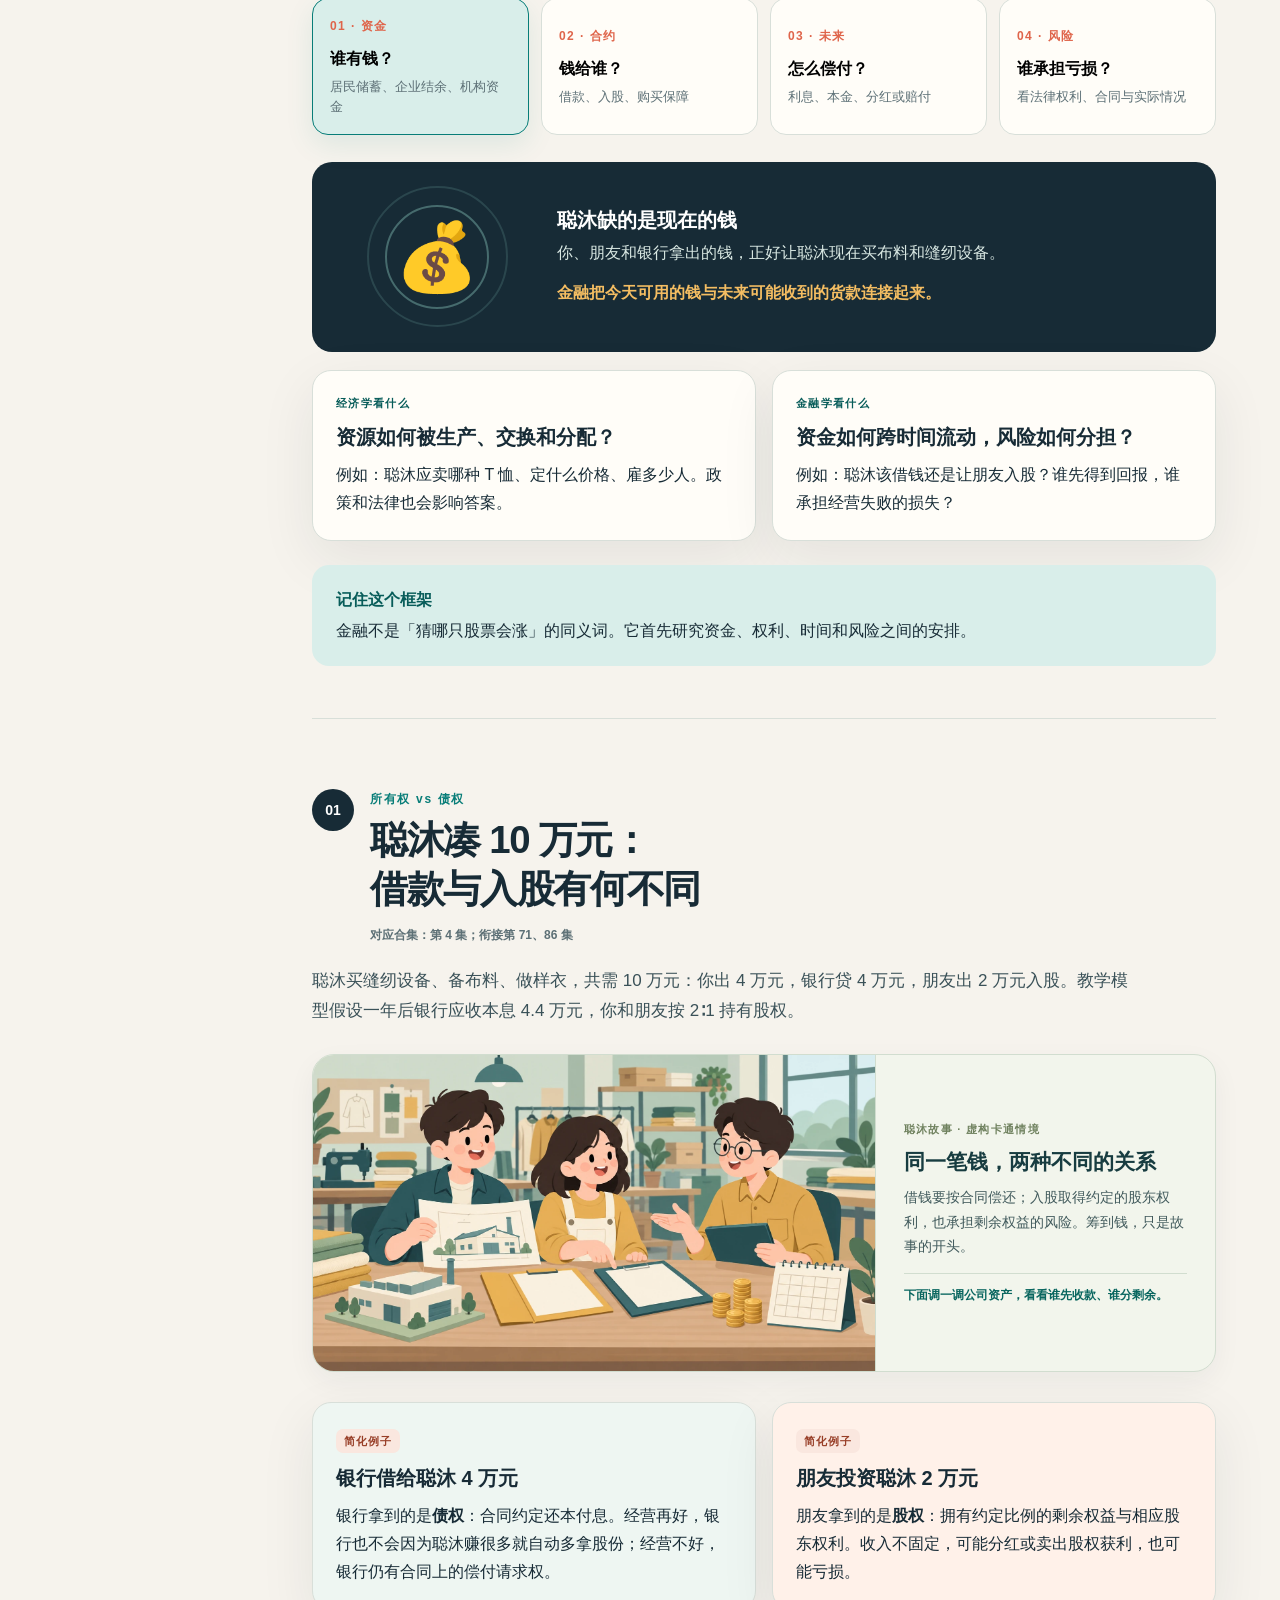
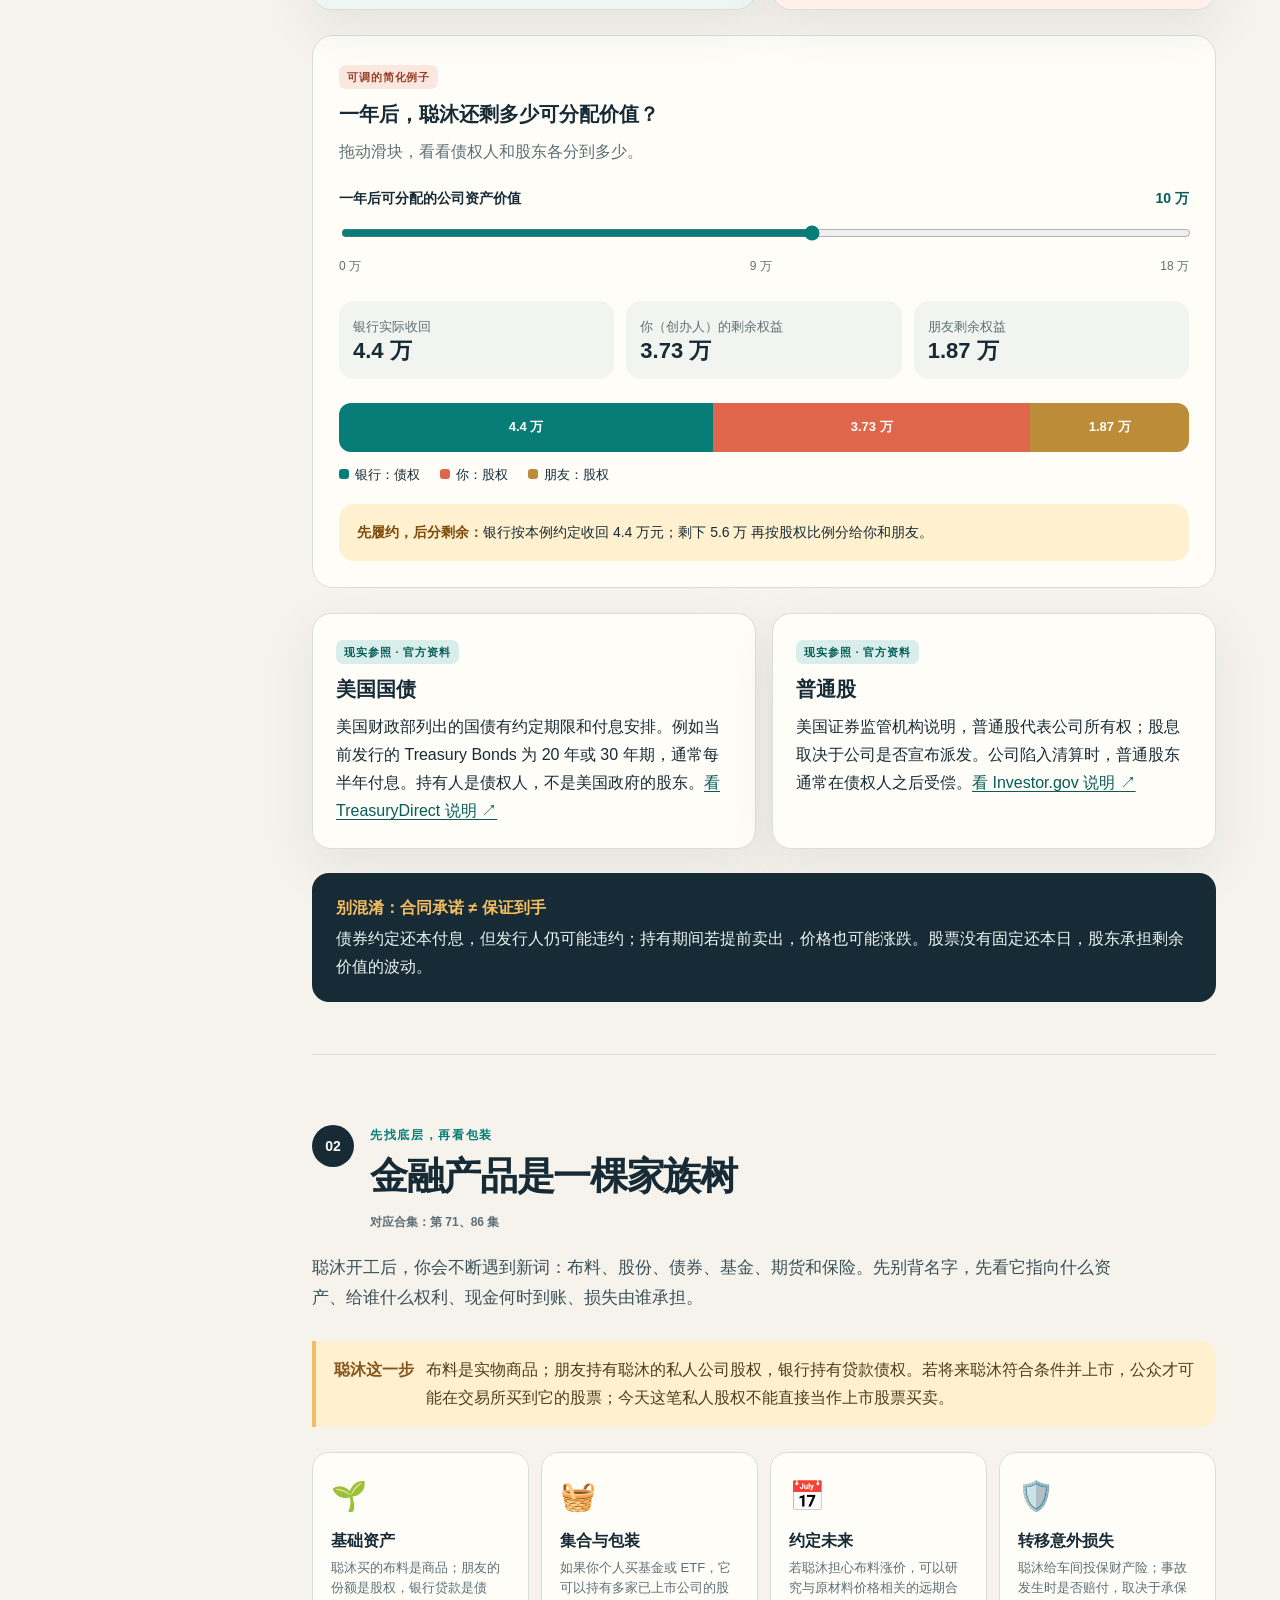
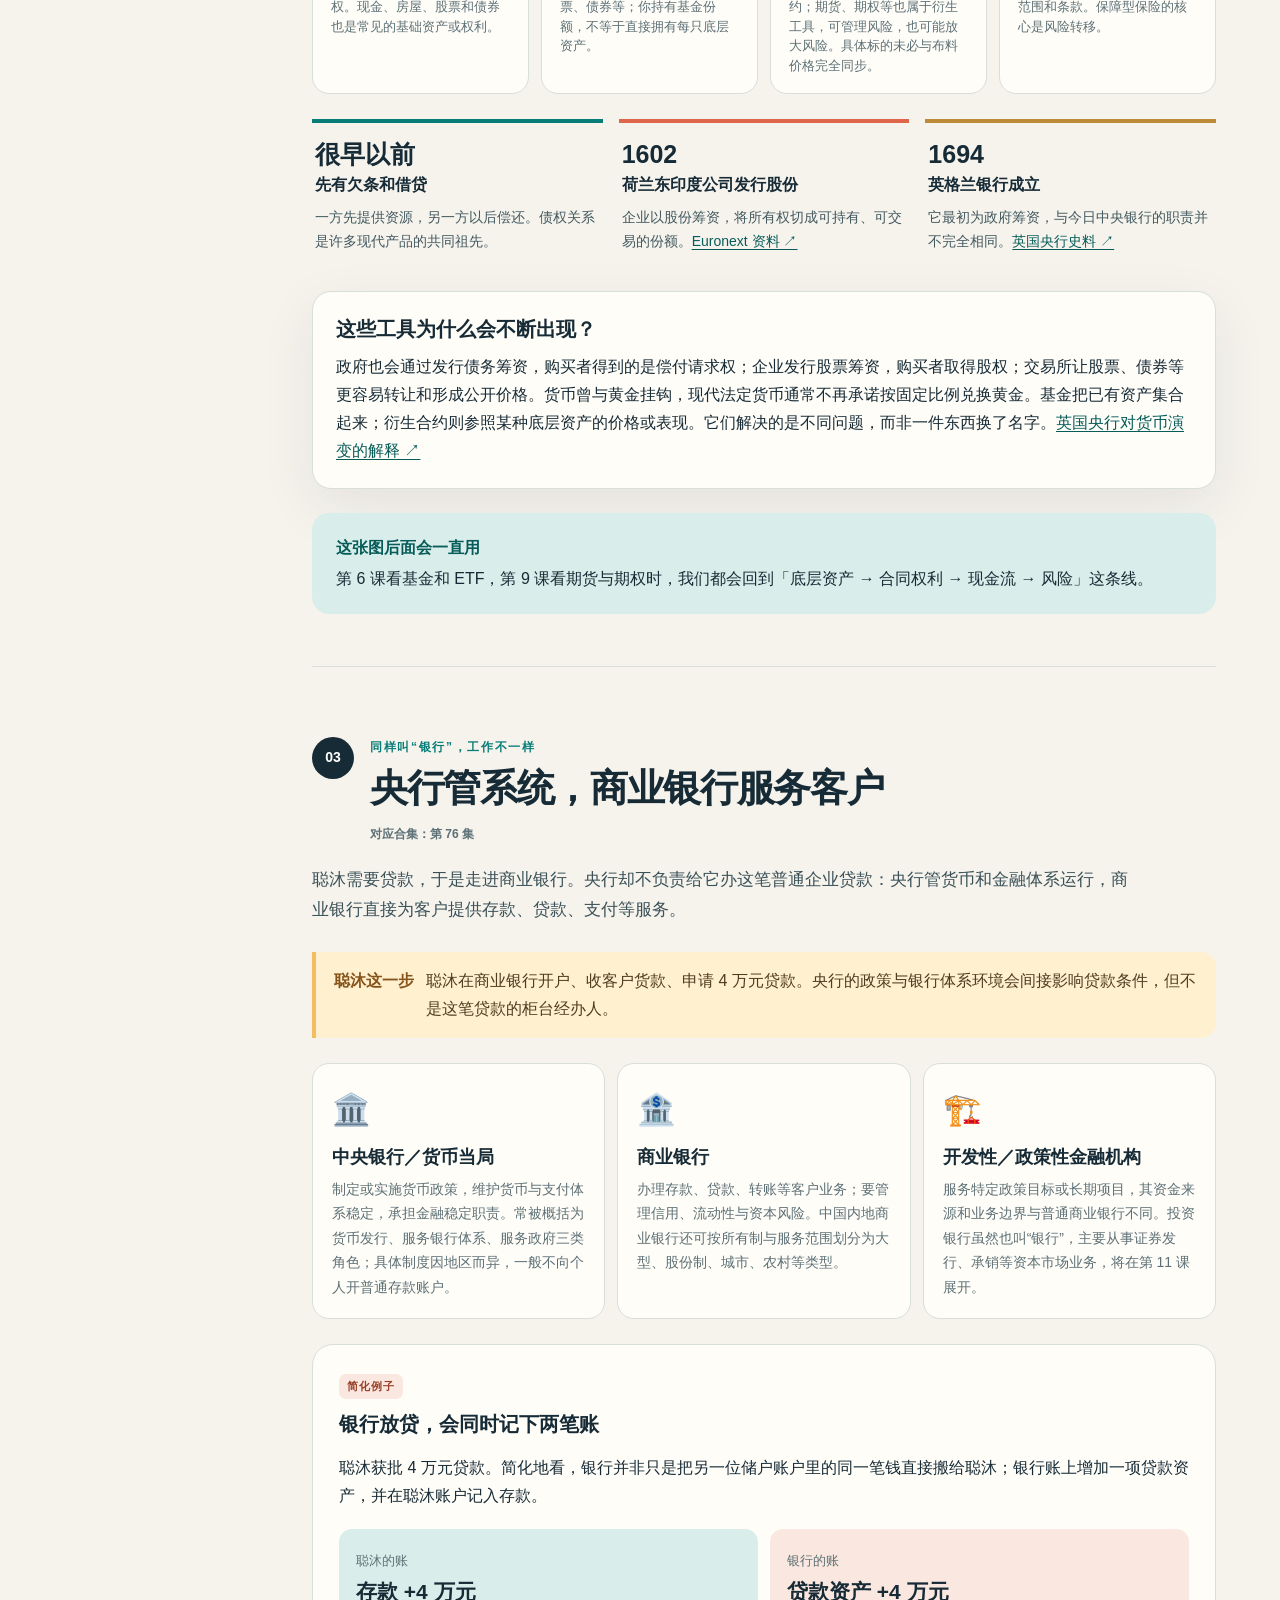
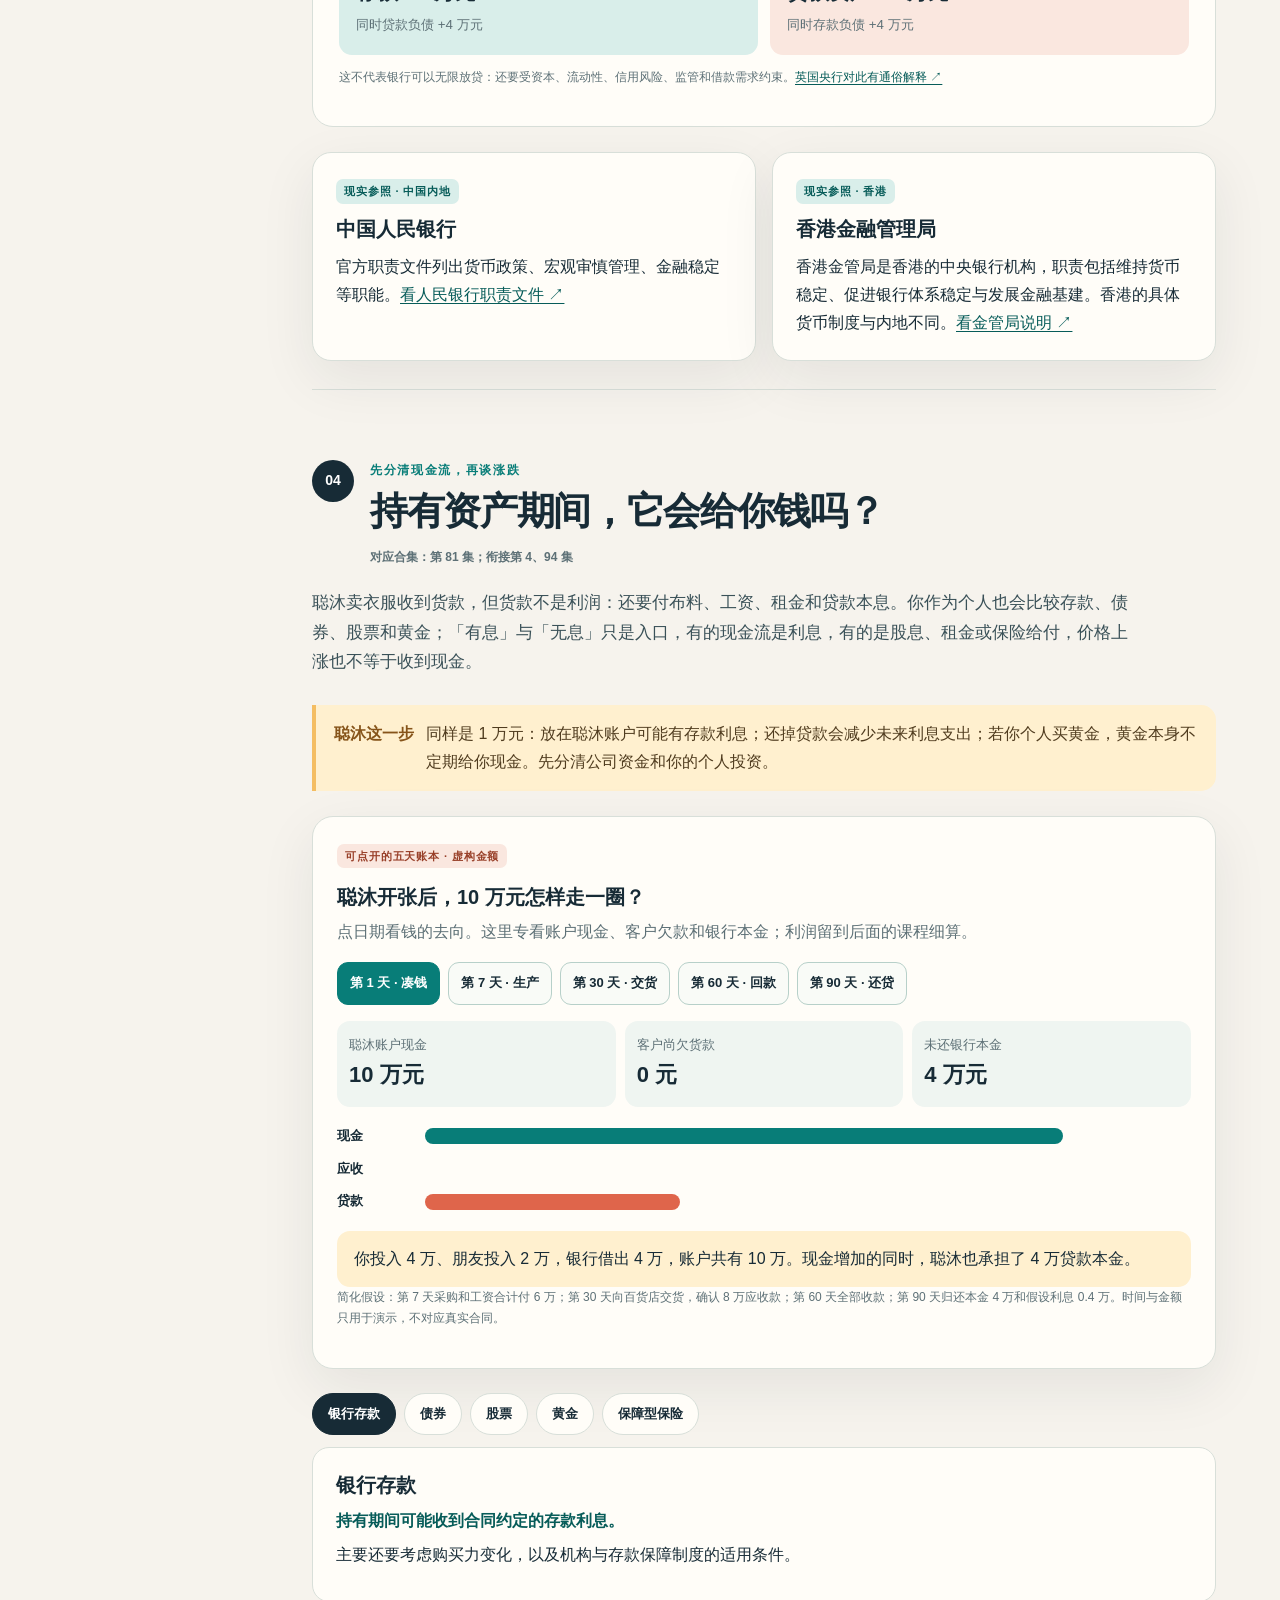
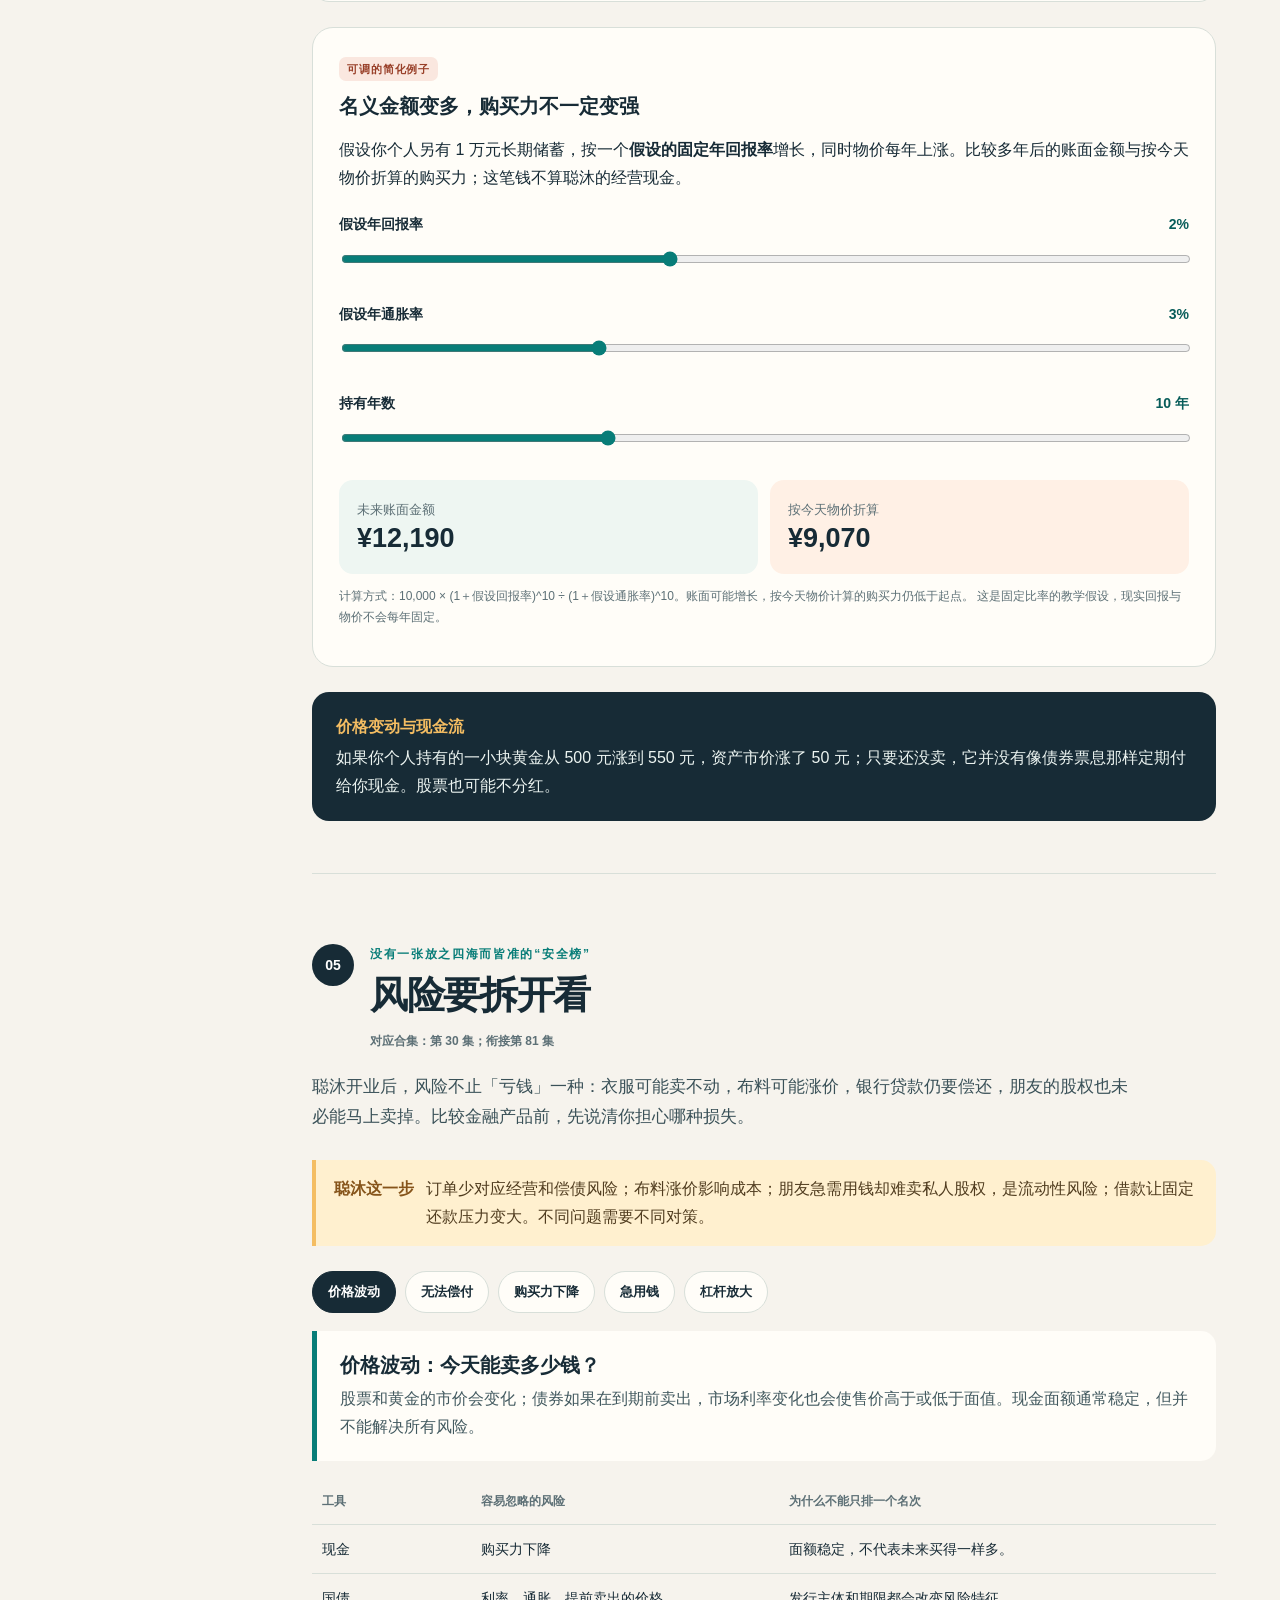
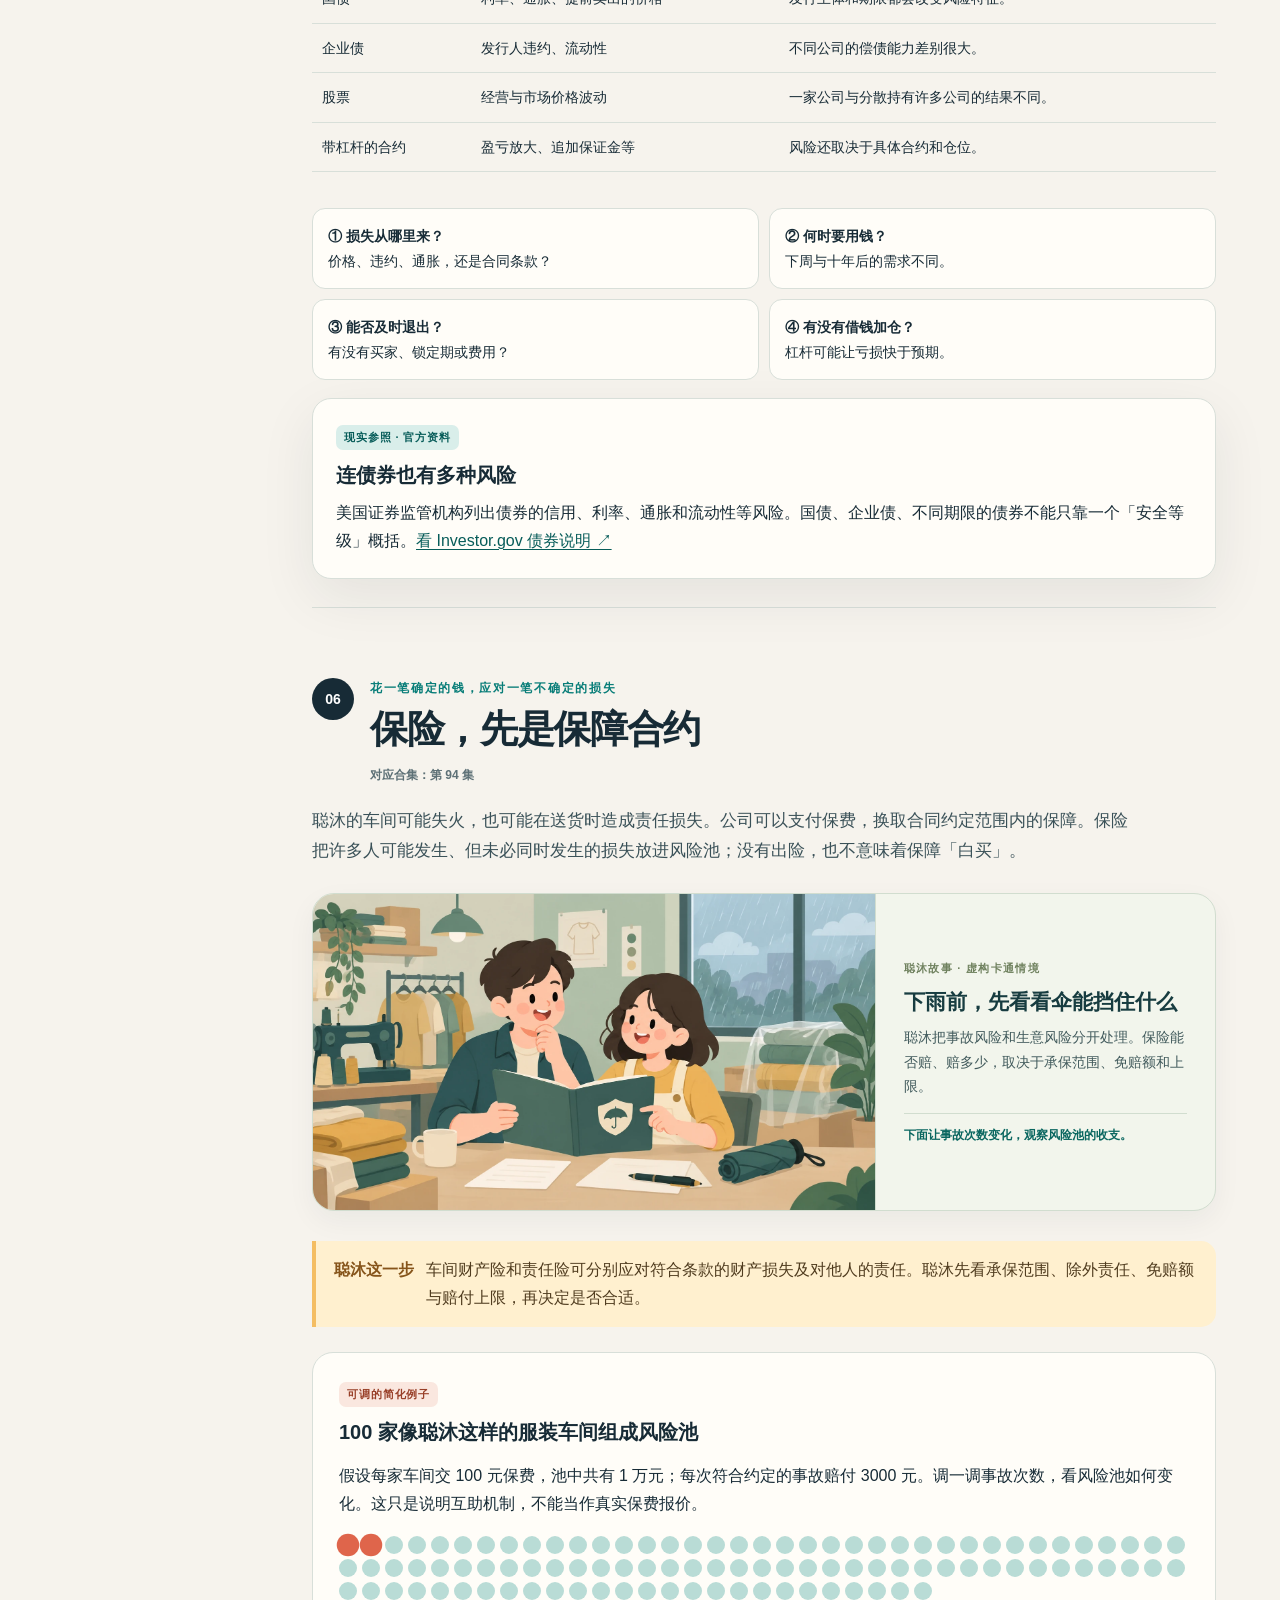
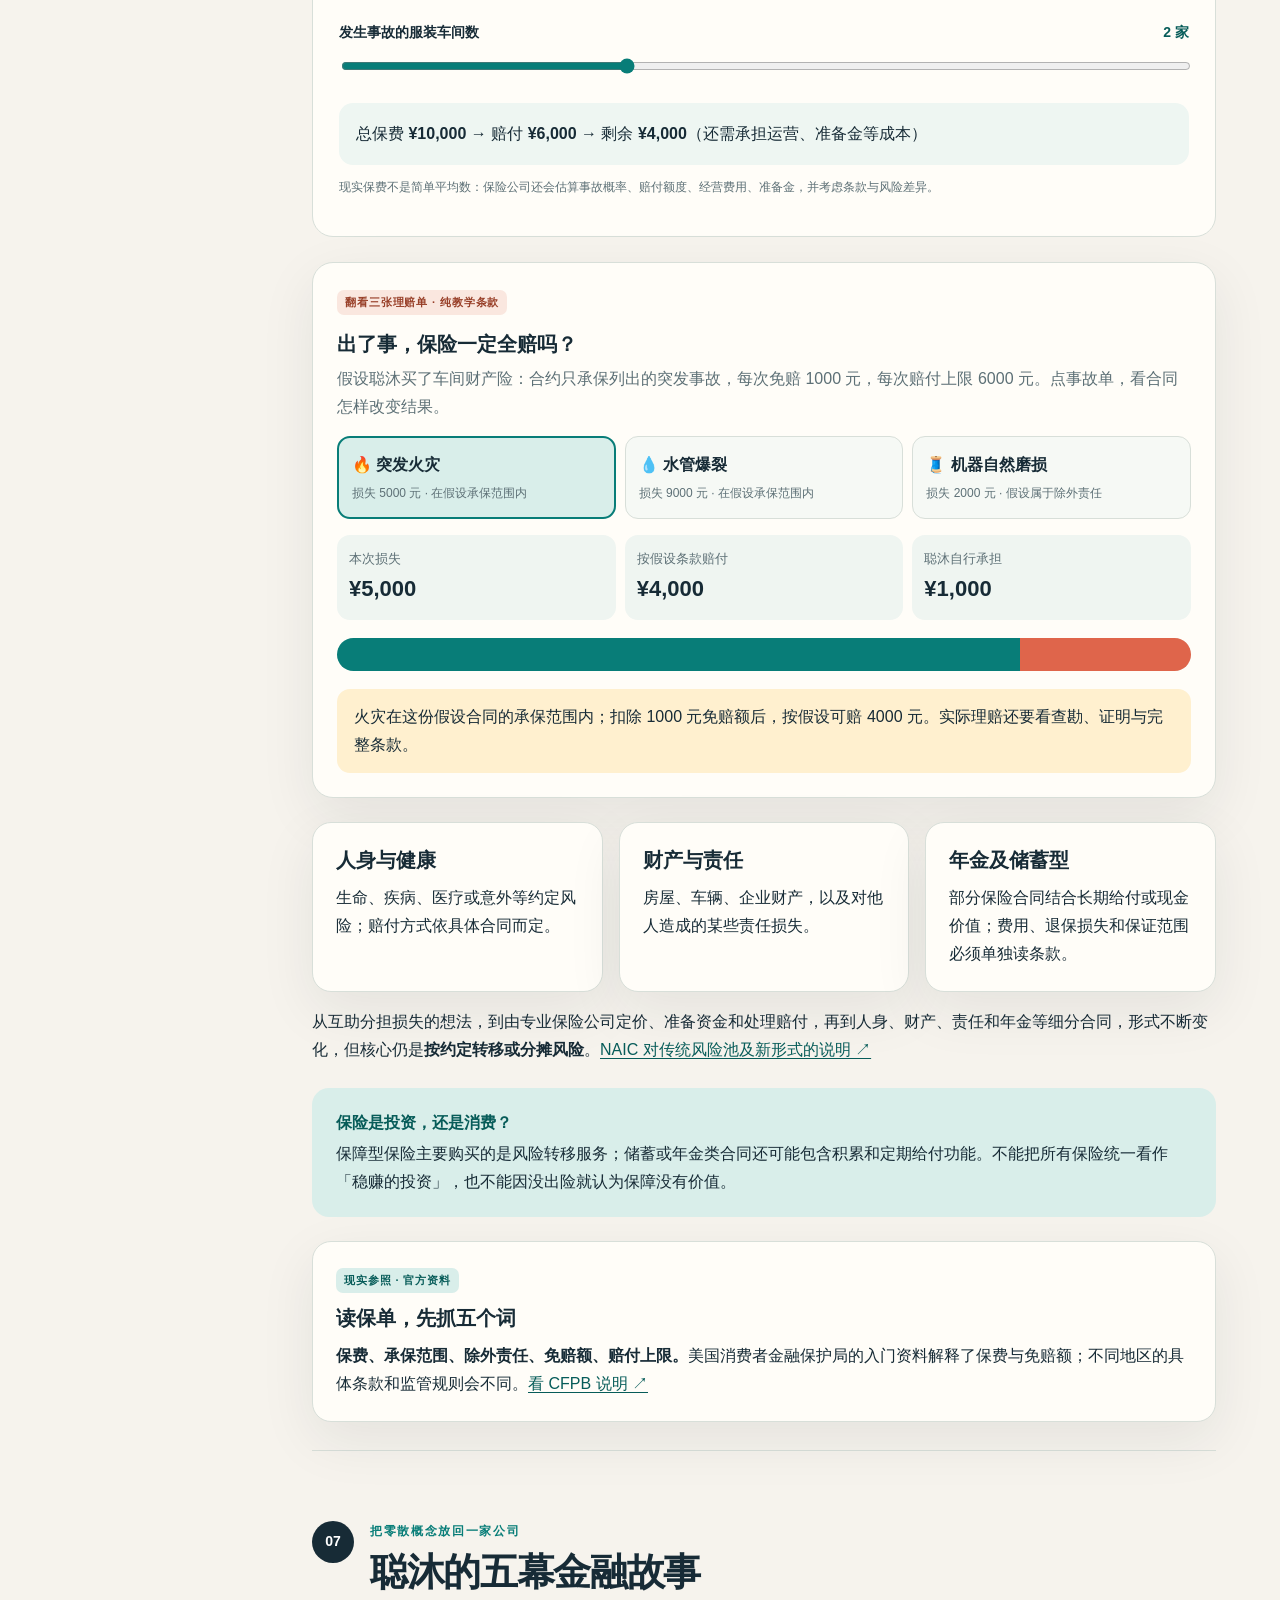
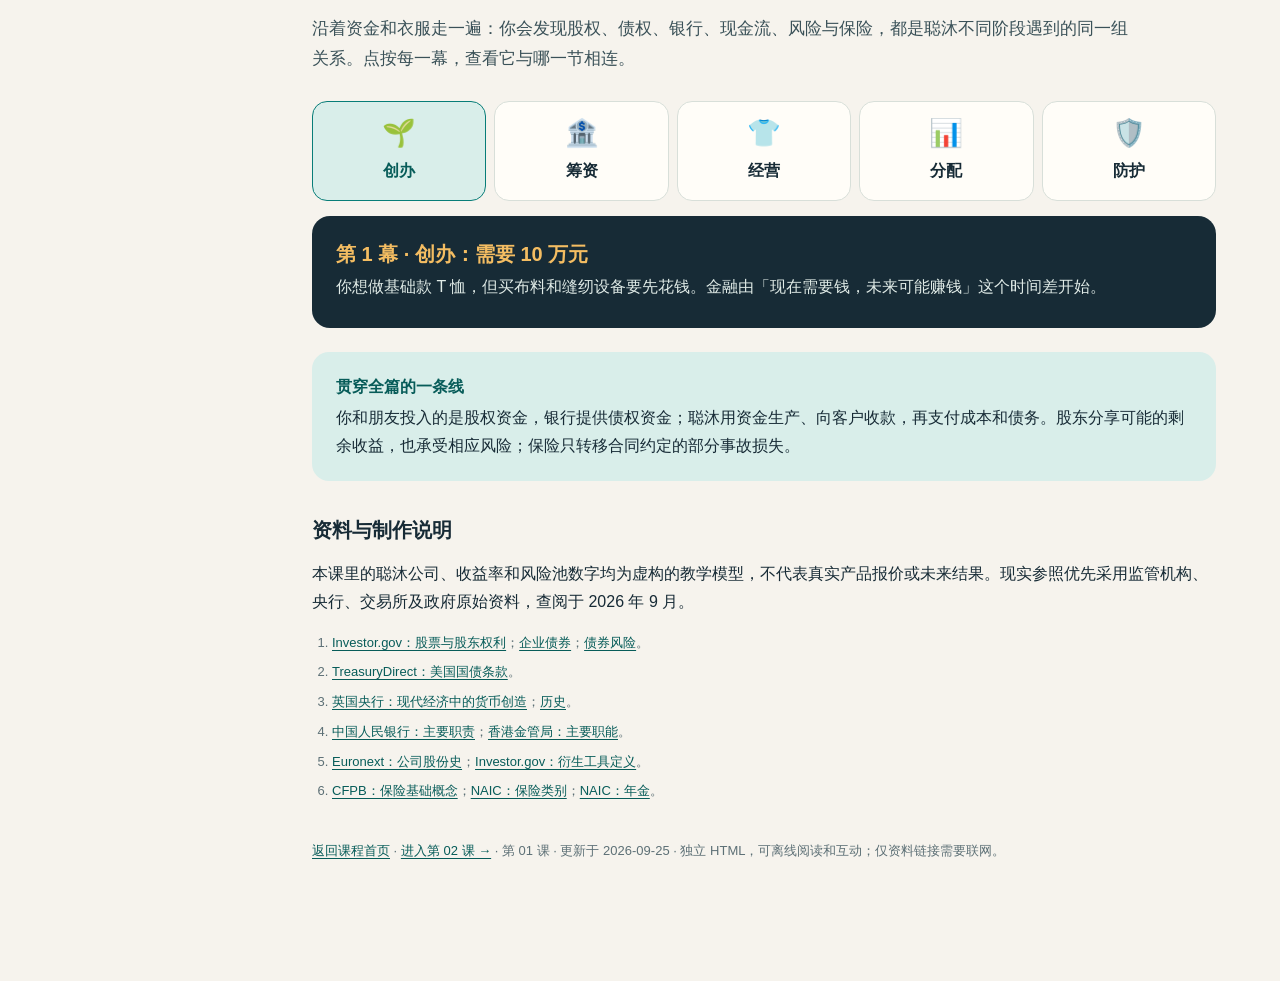
==== commit 276ef41a: "Illustrate earlier lessons with Congmu couple stories" ====
--- a/finance-course-01.html
+++ b/finance-course-01.html
@@ -18,6 +18,7 @@
 
     .chapter-sim{background:var(--white);border:1px solid var(--line);border-radius:21px;padding:24px;margin:24px 0;box-shadow:var(--shadow)}.chapter-sim h3{margin:4px 0 7px}.chapter-sim>p{margin:0 0 15px;color:var(--muted)}.scene-buttons{display:flex;gap:8px;flex-wrap:wrap;margin:16px 0}.scene-buttons button{border:1px solid #b7d0c9;border-radius:11px;background:#f9fbf7;padding:9px 12px;font-weight:800;color:var(--ink);font-size:13px}.scene-buttons button[aria-pressed=true]{background:var(--teal);color:#fff;border-color:var(--teal)}.scene-metrics{display:grid;grid-template-columns:repeat(3,1fr);gap:9px;margin:16px 0}.scene-metrics>div{background:#eff5f1;border-radius:13px;padding:12px}.scene-metrics small{display:block;color:var(--muted)}.scene-metrics strong{font-size:22px;display:block}.scene-rail{display:grid;gap:10px;margin:18px 0}.scene-rail>div{display:grid;grid-template-columns:80px 1fr;gap:8px;align-items:center;font-size:13px;font-weight:800}.scene-rail i{height:16px;border-radius:100px;background:var(--teal);display:block;transition:width .4s}.scene-rail .receivable i{background:var(--gold)}.scene-rail .debt i{background:var(--coral)}.scene-explain{background:var(--gold-soft);border-radius:13px;padding:14px 17px;margin:16px 0 0}.claim-cards{display:grid;grid-template-columns:repeat(3,1fr);gap:9px}.claim-cards button{background:#f6f9f5;border:1px solid var(--line);border-radius:13px;padding:13px;text-align:left;color:var(--ink)}.claim-cards button[aria-pressed=true]{background:var(--teal-soft);border:2px solid var(--teal)}.claim-cards b,.claim-cards small{display:block}.claim-cards small{font-size:12px;color:var(--muted);margin-top:4px}.claim-visual{height:33px;border-radius:100px;background:#e5eee8;overflow:hidden;display:flex;margin:18px 0}.claim-visual span{height:100%;display:block;transition:width .4s}.claim-visual .insurer{background:var(--teal)}.claim-visual .self{background:var(--coral)}@media(max-width:620px){.scene-metrics,.claim-cards{grid-template-columns:1fr}.chapter-sim{padding:18px}}
   </style>
+<link rel="stylesheet" href="assets/course-art.css?v=20260928-art">
 </head>
 <body>
   <div class="progress" id="readProgress" aria-hidden="true"></div>
@@ -42,6 +43,8 @@
         <section class="section" id="opening">
           <div class="section-top"><span class="num">00</span><div><p class="kicker">先有问题，再有工具</p><h2>为什么会有金融？</h2><span class="episode">对应合集：第 71、86 集</span></div></div>
           <p class="intro">你会设计 T 恤，却缺钱买布料和缝纫设备；朋友愿意投钱，银行愿意放贷，客户要等你交货。金融把各方的钱、时间和风险连成一张网。</p>
+<figure class="course-art"><img src="assets/finale-01.webp" alt="第一件 T 恤，从一间小车间开始：聪沐的情侣创办人有设计、有想法，却还要准备布料、设备与工资。故事先从“现在缺的钱”开始。" width="1672" height="941" loading="lazy" decoding="async"><figcaption><span class="course-art-label">聪沐故事 · 虚构卡通情境</span><strong class="course-art-title">第一件 T 恤，从一间小车间开始</strong><span class="course-art-copy">聪沐的情侣创办人有设计、有想法，却还要准备布料、设备与工资。故事先从“现在缺的钱”开始。</span><span class="course-art-next">接着看：钱如何来到聪沐，又怎样流出去。</span></figcaption></figure>
+
           <figure class="story-visual" aria-labelledby="storyCaption"><svg viewBox="0 0 860 310" role="img" aria-labelledby="storyTitle storyDesc"><title id="storyTitle">聪沐的资金与产品流动</title><desc id="storyDesc">创办人、朋友和银行提供启动资金；聪沐购买布料并缝制 T 恤；客户付款；聪沐偿还贷款，股东分享可能的剩余收益。移动圆点展示资金流动。</desc><defs><marker id="arrow" viewBox="0 0 10 10" refX="8" refY="5" markerWidth="6" markerHeight="6" orient="auto-start-reverse"><path d="M0 0 L10 5 L0 10 Z" fill="#087d78"/></marker></defs><rect x="20" y="65" width="180" height="125" rx="20" fill="#fffdf8" stroke="#b8d3c7" stroke-width="2"/><text x="110" y="102" text-anchor="middle" font-size="22" font-weight="800" fill="#172b36">启动资金 10 万</text><text x="110" y="136" text-anchor="middle" font-size="16" fill="#3a5158">你 4 万 · 朋友 2 万</text><text x="110" y="163" text-anchor="middle" font-size="16" fill="#3a5158">银行贷款 4 万</text><path d="M205 123 H355" stroke="#087d78" stroke-width="4" marker-end="url(#arrow)"/><circle class="money-dot" cx="205" cy="123" r="8" fill="#df654b"/><circle class="money-dot alt" cx="205" cy="123" r="8" fill="#f4bd62"/><rect x="365" y="45" width="150" height="190" rx="22" fill="#172b36"/><path d="M413 85 L427 76 L435 86 L445 86 L453 76 L467 85 L482 96 L471 111 L466 106 L466 161 L414 161 L414 106 L409 111 L398 96 Z" stroke="#f4bd62" stroke-width="8" fill="none" stroke-linecap="round"/><text x="440" y="208" text-anchor="middle" font-size="23" font-weight="900" fill="#fff">聪沐</text><text x="440" y="266" text-anchor="middle" font-size="16" fill="#42595f">布料 → T 恤</text><path d="M515 123 H660" stroke="#087d78" stroke-width="4" marker-end="url(#arrow)"/><rect x="665" y="65" width="175" height="125" rx="20" fill="#fffdf8" stroke="#b8d3c7" stroke-width="2"/><text x="752" y="107" text-anchor="middle" font-size="23" font-weight="800" fill="#172b36">客户</text><text x="752" y="144" text-anchor="middle" font-size="16" fill="#3a5158">买衣服 · 付款</text><path d="M665 208 H515" stroke="#df654b" stroke-width="4" marker-end="url(#arrow)"/><circle class="cash-dot" cx="665" cy="208" r="8" fill="#df654b"/><text x="586" y="241" text-anchor="middle" font-size="14" fill="#9c4a36">销售收入回到公司</text></svg><figcaption id="storyCaption">故事总览：资金进入聪沐，聪沐生产并销售 T 恤；随后才有还债、可能的股东回报和风险分担。箭头是方向示意，不代表收入必定出现。</figcaption></figure>
           <div class="flow" role="group" aria-label="点击查看金融关系的四步">
             <button class="flow-step active" data-flow="0" aria-pressed="true"><span class="flow-n">01 · 资金</span><b>谁有钱？</b><small>居民储蓄、企业结余、机构资金</small></button>
@@ -57,6 +60,8 @@
         <section class="section" id="claims">
           <div class="section-top"><span class="num">01</span><div><p class="kicker">所有权 vs 债权</p><h2>聪沐凑 10 万元：<br>借款与入股有何不同</h2><span class="episode">对应合集：第 4 集；衔接第 71、86 集</span></div></div>
           <p class="intro">聪沐买缝纫设备、备布料、做样衣，共需 10 万元：你出 4 万元，银行贷 4 万元，朋友出 2 万元入股。教学模型假设一年后银行应收本息 4.4 万元，你和朋友按 2∶1 持有股权。</p>
+<figure class="course-art"><img src="assets/course-financing.webp" alt="同一笔钱，两种不同的关系：借钱要按合同偿还；入股取得约定的股东权利，也承担剩余权益的风险。筹到钱，只是故事的开头。" width="1672" height="941" loading="lazy" decoding="async"><figcaption><span class="course-art-label">聪沐故事 · 虚构卡通情境</span><strong class="course-art-title">同一笔钱，两种不同的关系</strong><span class="course-art-copy">借钱要按合同偿还；入股取得约定的股东权利，也承担剩余权益的风险。筹到钱，只是故事的开头。</span><span class="course-art-next">下面调一调公司资产，看看谁先收款、谁分剩余。</span></figcaption></figure>
+
           <div class="grid-2"><div class="card pale"><span class="example-label">简化例子</span><h3>银行借给聪沐 4 万元</h3><p>银行拿到的是<b>债权</b>：合同约定还本付息。经营再好，银行也不会因为聪沐赚很多就自动多拿股份；经营不好，银行仍有合同上的偿付请求权。</p></div><div class="card warm"><span class="example-label">简化例子</span><h3>朋友投资聪沐 2 万元</h3><p>朋友拿到的是<b>股权</b>：拥有约定比例的剩余权益与相应股东权利。收入不固定，可能分红或卖出股权获利，也可能亏损。</p></div></div>
           <div class="sim" aria-labelledby="shopTitle"><div class="sim-head"><div><span class="example-label">可调的简化例子</span><h3 id="shopTitle">一年后，聪沐还剩多少可分配价值？</h3><p>拖动滑块，看看债权人和股东各分到多少。</p></div></div>
             <label class="label" for="shopValue">一年后可分配的公司资产价值 <output id="shopValueOut">10 万元</output></label><input class="range" id="shopValue" type="range" min="0" max="180" value="100" step="1"><div class="range-scale"><span>0 万</span><span>9 万</span><span>18 万</span></div>
@@ -118,6 +123,8 @@
         <section class="section" id="insurance">
           <div class="section-top"><span class="num">06</span><div><p class="kicker">花一笔确定的钱，应对一笔不确定的损失</p><h2>保险，先是保障合约</h2><span class="episode">对应合集：第 94 集</span></div></div>
           <p class="intro">聪沐的车间可能失火，也可能在送货时造成责任损失。公司可以支付保费，换取合同约定范围内的保障。保险把许多人可能发生、但未必同时发生的损失放进风险池；没有出险，也不意味着保障「白买」。</p>
+<figure class="course-art"><img src="assets/course-insurance.webp" alt="下雨前，先看看伞能挡住什么：聪沐把事故风险和生意风险分开处理。保险能否赔、赔多少，取决于承保范围、免赔额和上限。" width="1672" height="941" loading="lazy" decoding="async"><figcaption><span class="course-art-label">聪沐故事 · 虚构卡通情境</span><strong class="course-art-title">下雨前，先看看伞能挡住什么</strong><span class="course-art-copy">聪沐把事故风险和生意风险分开处理。保险能否赔、赔多少，取决于承保范围、免赔额和上限。</span><span class="course-art-next">下面让事故次数变化，观察风险池的收支。</span></figcaption></figure>
+
           <div class="story-bridge"><b>聪沐这一步</b><p>车间财产险和责任险可分别应对符合条款的财产损失及对他人的责任。聪沐先看承保范围、除外责任、免赔额与赔付上限，再决定是否合适。</p></div>
           <div class="sim"><span class="example-label">可调的简化例子</span><h3>100 家像聪沐这样的服装车间组成风险池</h3><p>假设每家车间交 100 元保费，池中共有 1 万元；每次符合约定的事故赔付 3000 元。调一调事故次数，看风险池如何变化。这只是说明互助机制，不能当作真实保费报价。</p>
             <div class="pool-track" id="poolDots" aria-label="100 家服装车间风险池示意"></div>
@@ -140,7 +147,7 @@
           <h3 style="margin-top:35px">资料与制作说明</h3>
           <p>本课里的聪沐公司、收益率和风险池数字均为虚构的教学模型，不代表真实产品报价或未来结果。现实参照优先采用监管机构、央行、交易所及政府原始资料，查阅于 2026 年 9 月。</p>
           <ol class="source-list"><li><a href="https://www.investor.gov/introduction-investing/investing-basics/investment-products/stocks" target="_blank" rel="noopener noreferrer">Investor.gov：股票与股东权利</a>；<a href="https://www.investor.gov/introduction-investing/general-resources/news-alerts/alerts-bulletins/investor-bulletins/what-are" target="_blank" rel="noopener noreferrer">企业债券</a>；<a href="https://www.investor.gov/introduction-investing/investing-basics/investment-products/bonds-or-fixed-income-products/bonds" target="_blank" rel="noopener noreferrer">债券风险</a>。</li><li><a href="https://treasurydirect.gov/marketable-securities/treasury-bonds/" target="_blank" rel="noopener noreferrer">TreasuryDirect：美国国债条款</a>。</li><li><a href="https://www.bankofengland.co.uk/quarterly-bulletin/2014/q1/money-creation-in-the-modern-economy" target="_blank" rel="noopener noreferrer">英国央行：现代经济中的货币创造</a>；<a href="https://www.bankofengland.co.uk/about/history" target="_blank" rel="noopener noreferrer">历史</a>。</li><li><a href="https://www.pbc.gov.cn/zhengwugongkai/4081330/4081344/4081410/2025080819062381502/2025040916554856022.pdf" target="_blank" rel="noopener noreferrer">中国人民银行：主要职责</a>；<a href="https://www.hkma.gov.hk/eng/smart-consumers/frequently-asked-questions/the-hkma-website/media/eng/doc/code_eng.pdf" target="_blank" rel="noopener noreferrer">香港金管局：主要职能</a>。</li><li><a href="https://www.euronext.com/sites/default/files/euronext_corporate_brochure_0.pdf" target="_blank" rel="noopener noreferrer">Euronext：公司股份史</a>；<a href="https://www.investor.gov/introduction-investing/investing-basics/glossary/derivatives" target="_blank" rel="noopener noreferrer">Investor.gov：衍生工具定义</a>。</li><li><a href="https://files.consumerfinance.gov/f/documents/cfpb_building_block_activities_what-is-insurance_handout.pdf" target="_blank" rel="noopener noreferrer">CFPB：保险基础概念</a>；<a href="https://content.naic.org/consumer" target="_blank" rel="noopener noreferrer">NAIC：保险类别</a>；<a href="https://content.naic.org/cipr_topics/topic_annuities.htm" target="_blank" rel="noopener noreferrer">NAIC：年金</a>。</li></ol>
-          <div class="footer"><a href="index.html">返回课程首页</a> · <a href="finance-course-02.html">进入第 02 课 →</a> · 第 01 课 · 更新于 2026-09-25 · 独立 HTML，可离线阅读和互动；仅资料链接需要联网。</div><p class="print-note">打印版提示：滑块显示的是页面默认情境。</p>
+          <div class="footer"><a href="index.html">返回课程首页</a> · <a href="finance-course-02.html?v=20260928-art">进入第 02 课 →</a> · 第 01 课 · 更新于 2026-09-25 · 独立 HTML，可离线阅读和互动；仅资料链接需要联网。</div><p class="print-note">打印版提示：滑块显示的是页面默认情境。</p>
         </section>
       </div>
     </main>
--- a/assets/course-art.css
+++ b/assets/course-art.css
@@ -0,0 +1,61 @@
+/* Shared illustration cards; lesson charts and controls keep their own styles. */
+figure.course-art {
+  display: grid;
+  grid-template-columns: minmax(0, 1.65fr) minmax(210px, 1fr);
+  align-items: stretch;
+  margin: 26px 0 30px;
+  padding: 0;
+  overflow: hidden;
+  border: 1px solid #d1ddcf;
+  border-radius: 22px;
+  background: #f2f5ec;
+  box-shadow: 0 10px 28px rgba(23, 43, 54, .05);
+}
+figure.course-art > img {
+  display: block;
+  width: 100%;
+  height: auto;
+  aspect-ratio: 1672 / 941;
+  object-fit: contain;
+  align-self: center;
+  margin: 0;
+  background: #e6eddf;
+}
+figure.course-art > figcaption {
+  display: flex;
+  flex-direction: column;
+  justify-content: center;
+  padding: clamp(18px, 2.3vw, 28px);
+  text-align: left;
+  border-left: 1px solid #d1ddcf;
+  color: #415a5c;
+  font-size: 14px;
+  line-height: 1.75;
+}
+.course-art .course-art-label {
+  color: #6f815e;
+  font-size: 11px;
+  font-weight: 800;
+  letter-spacing: .12em;
+}
+.course-art .course-art-title {
+  display: block;
+  color: #173c40;
+  font-size: clamp(17px, 1.7vw, 21px);
+  line-height: 1.45;
+  margin: 8px 0;
+}
+.course-art .course-art-copy { display: block; }
+.course-art .course-art-next {
+  display: block;
+  color: #09665f;
+  font-size: 12px;
+  font-weight: 750;
+  margin-top: 14px;
+  padding-top: 11px;
+  border-top: 1px solid #d1ddcf;
+}
+@media (max-width: 900px) {
+  figure.course-art { grid-template-columns: 1fr; border-radius: 17px; }
+  figure.course-art > figcaption { border-left: 0; border-top: 1px solid #d1ddcf; padding: 18px 20px; }
+}
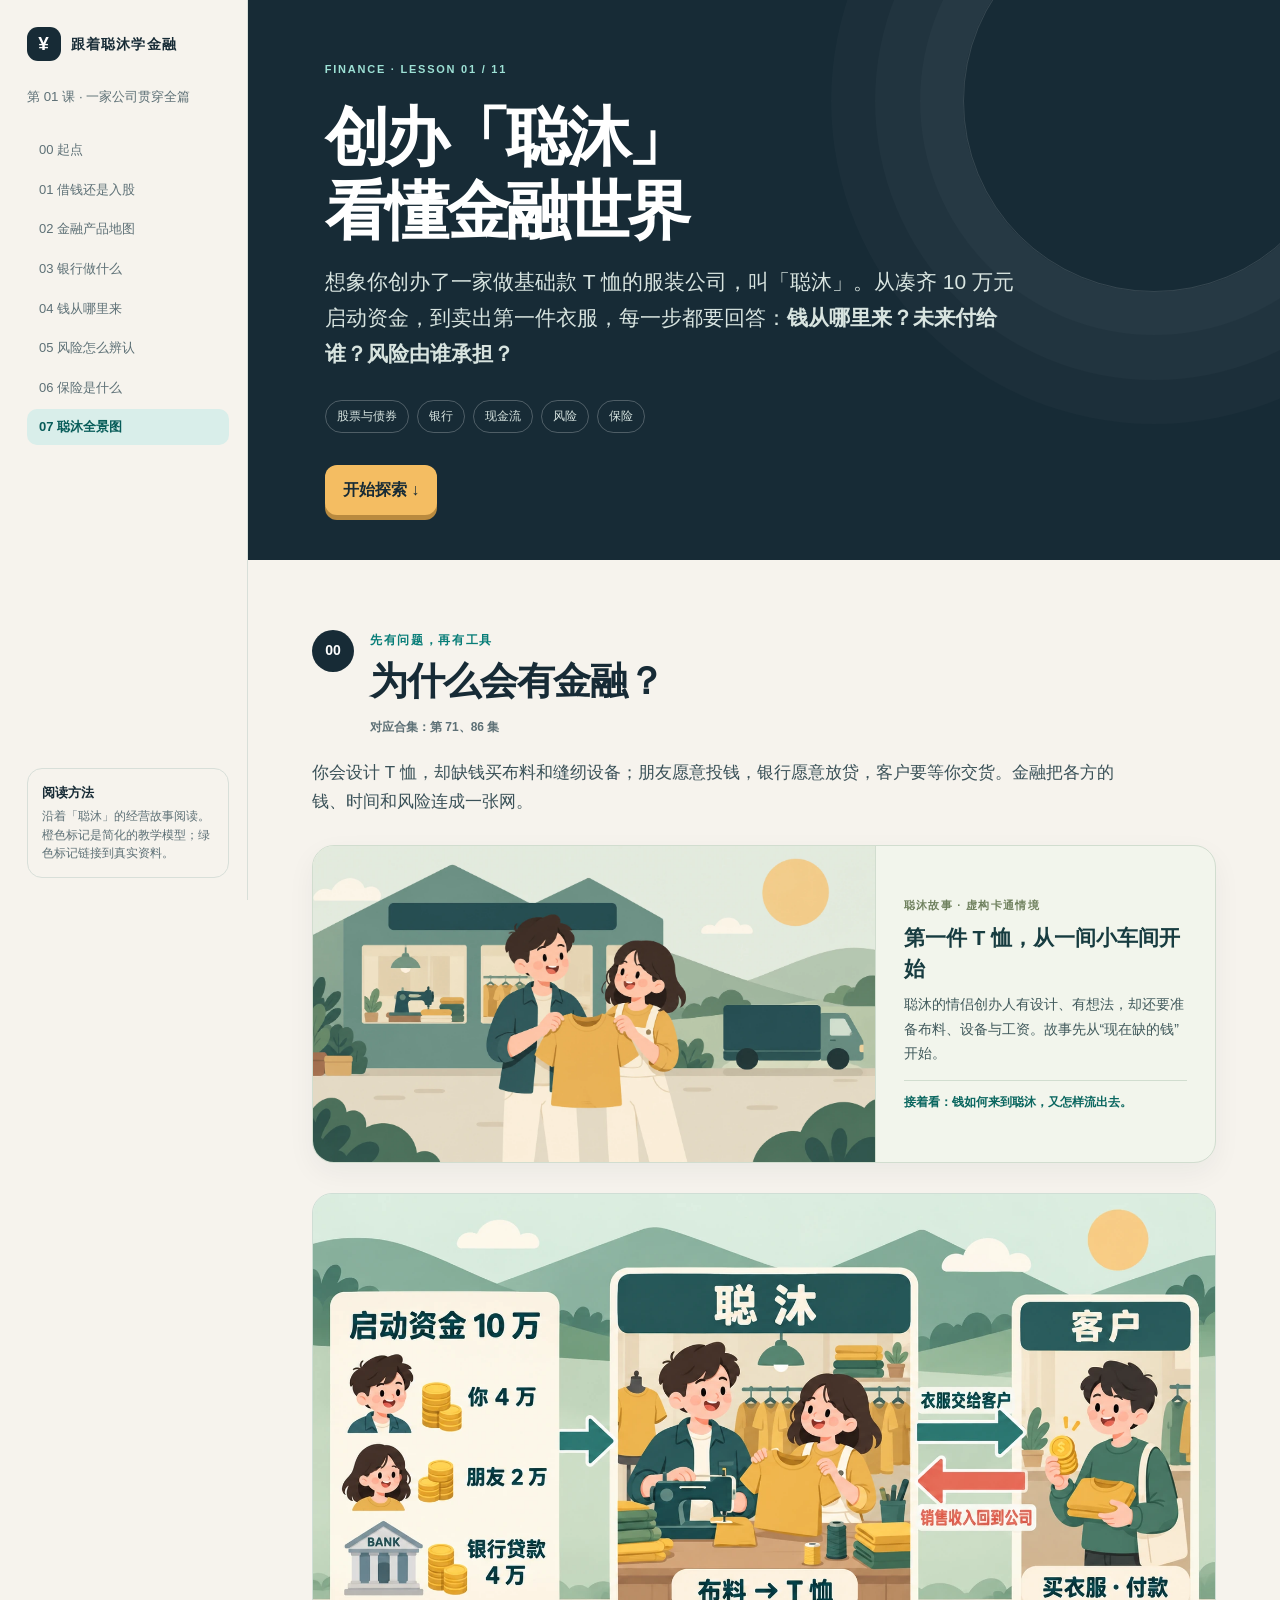
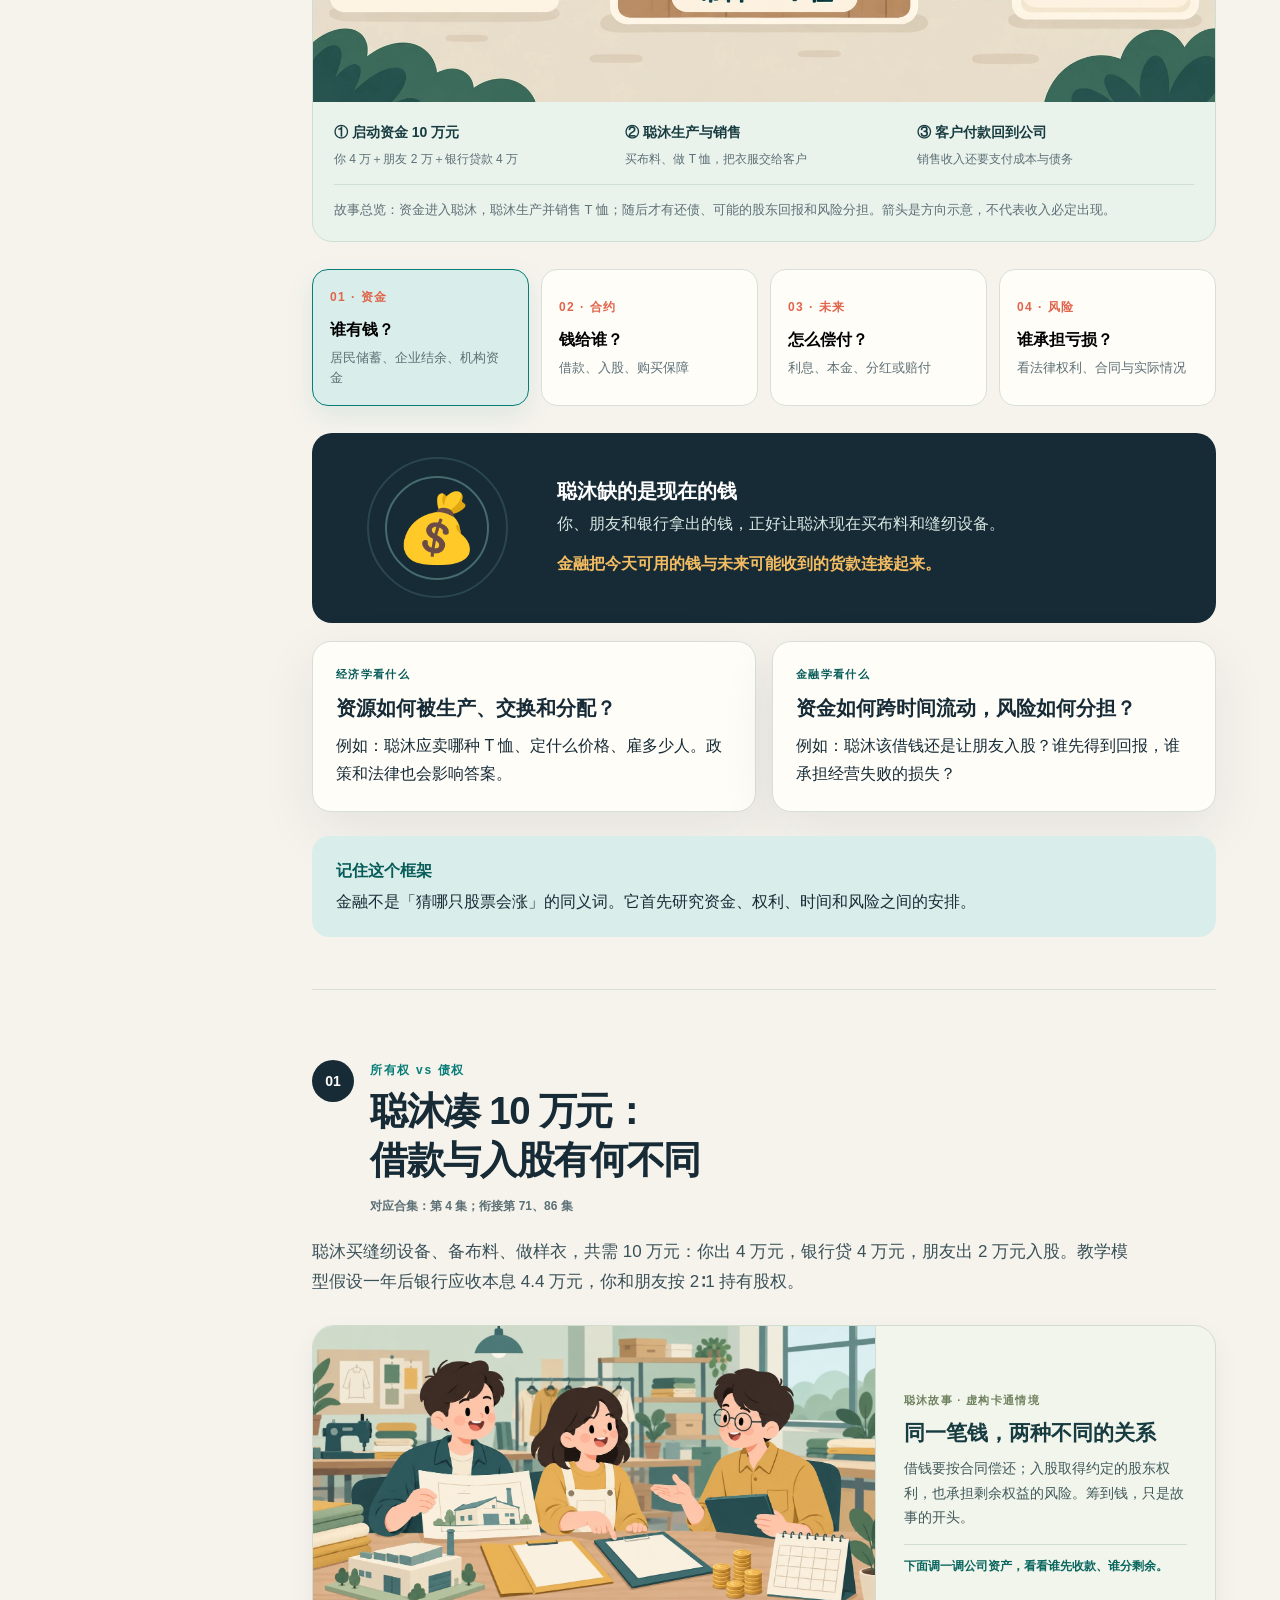
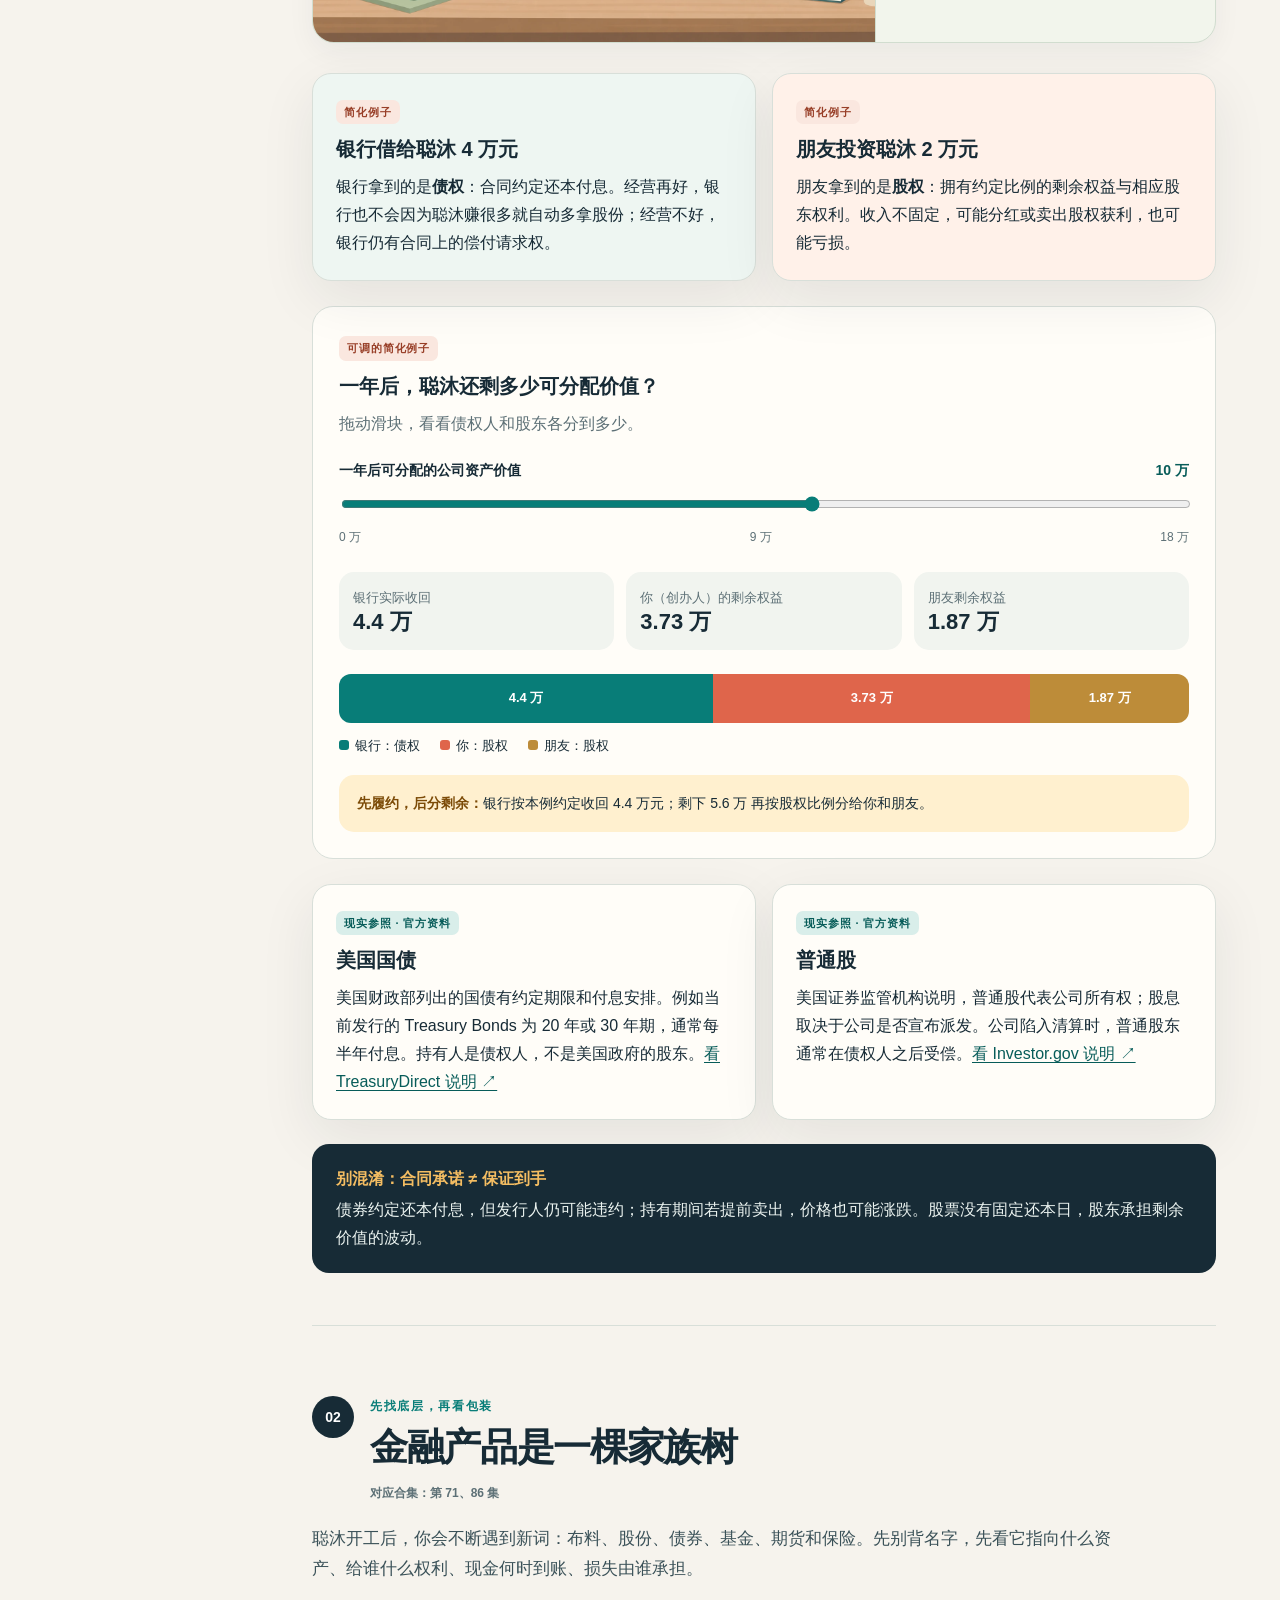
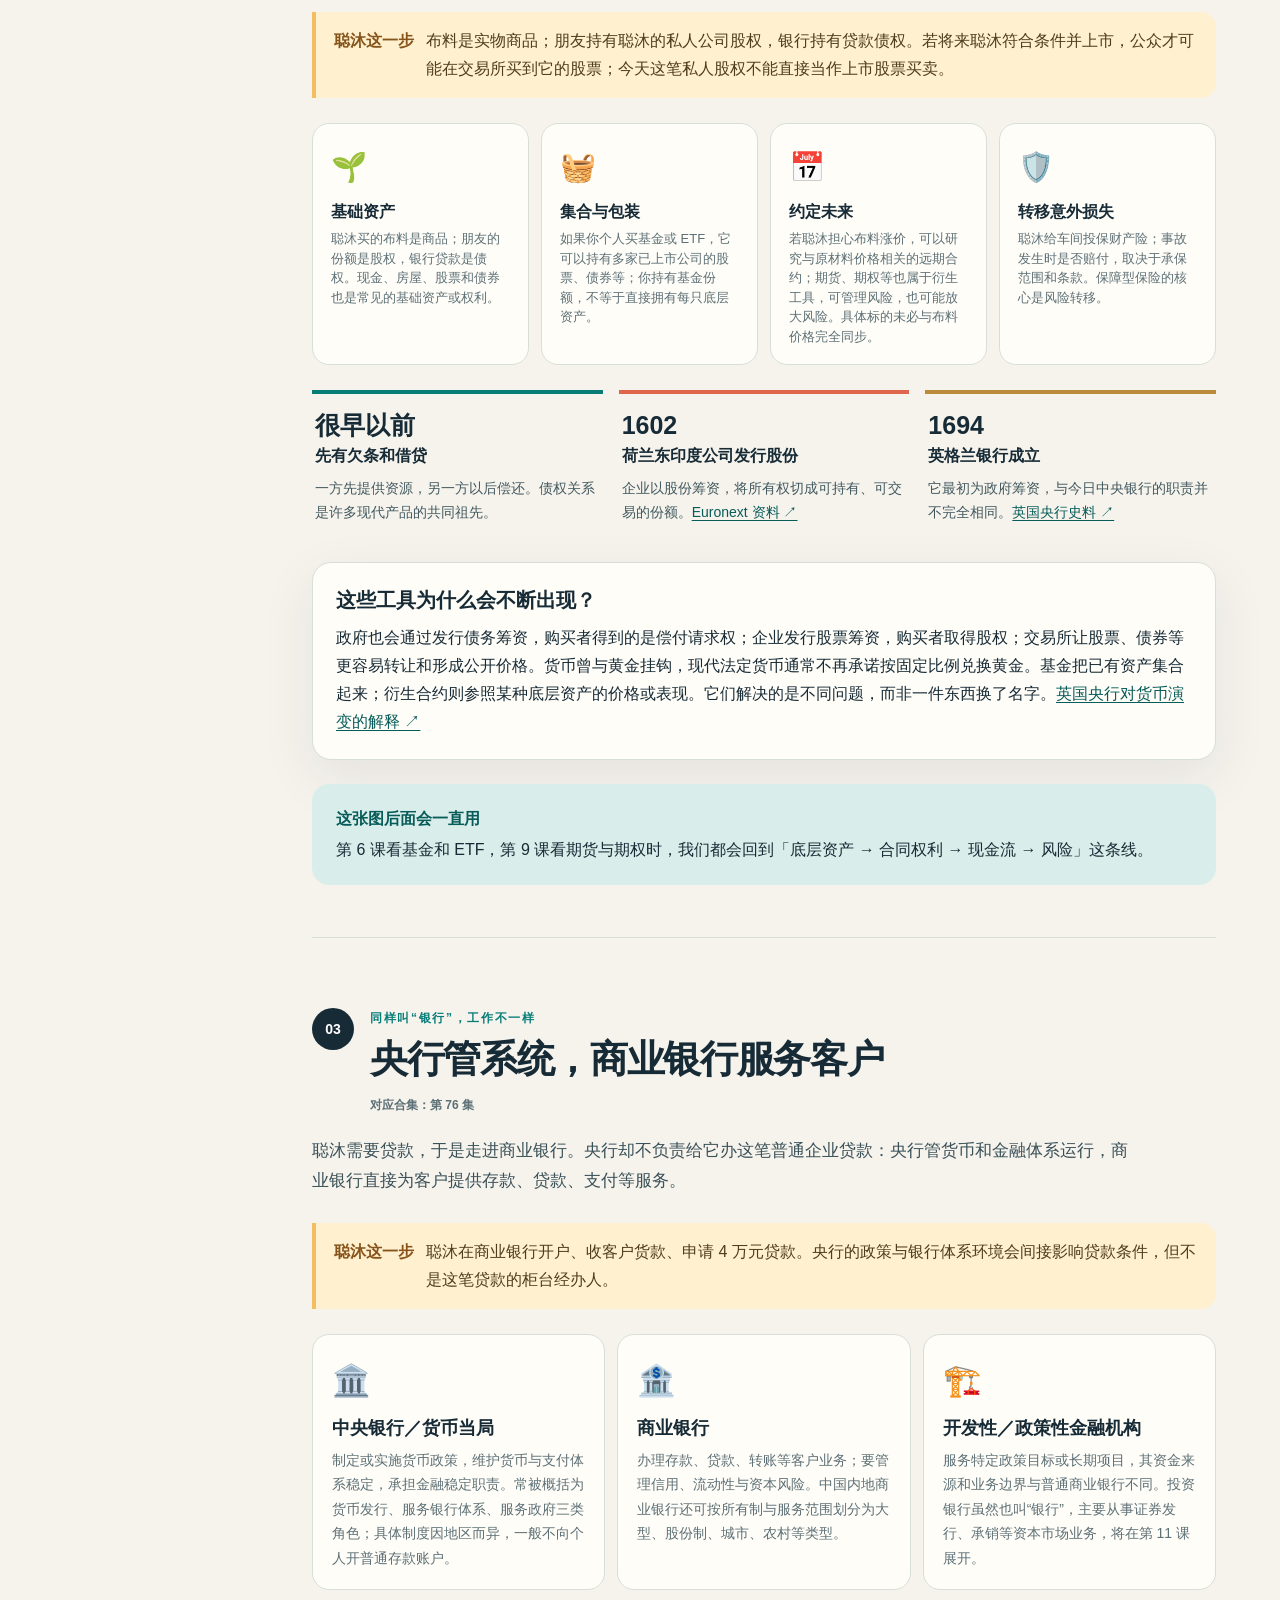
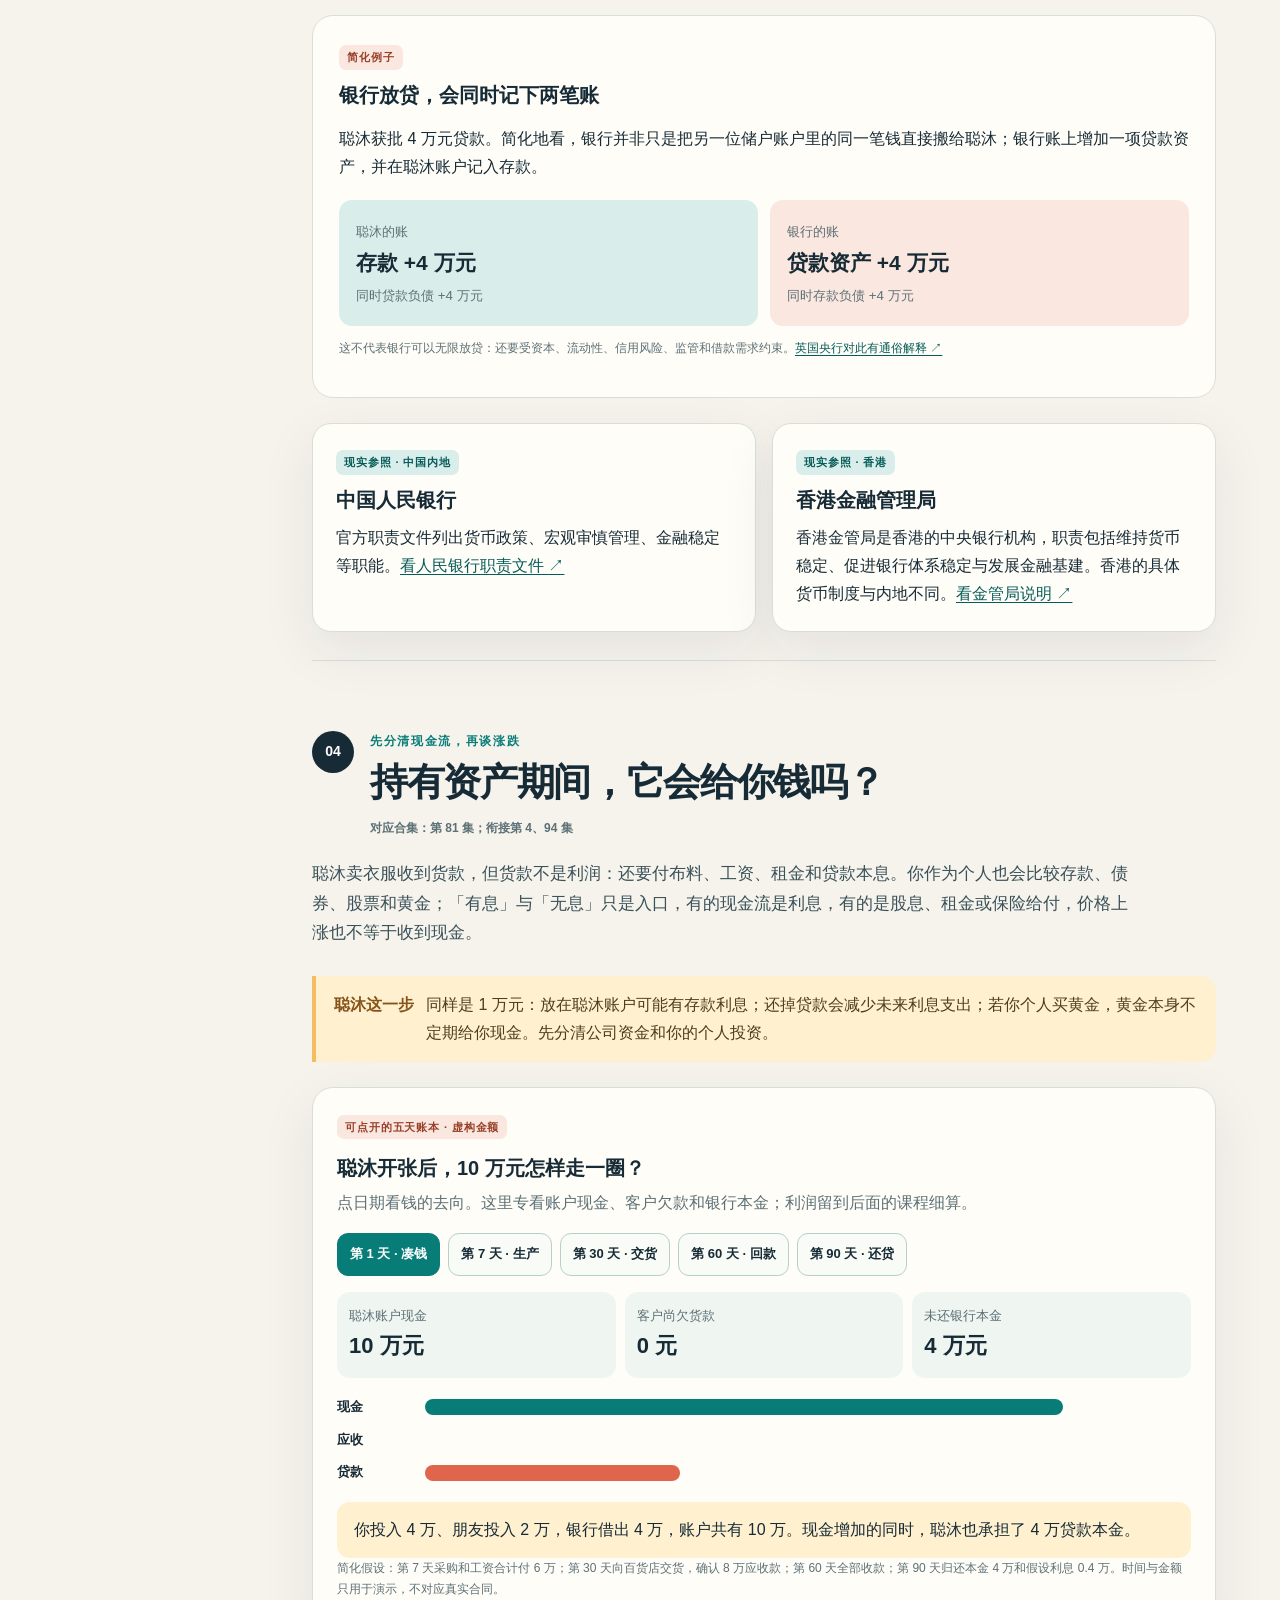
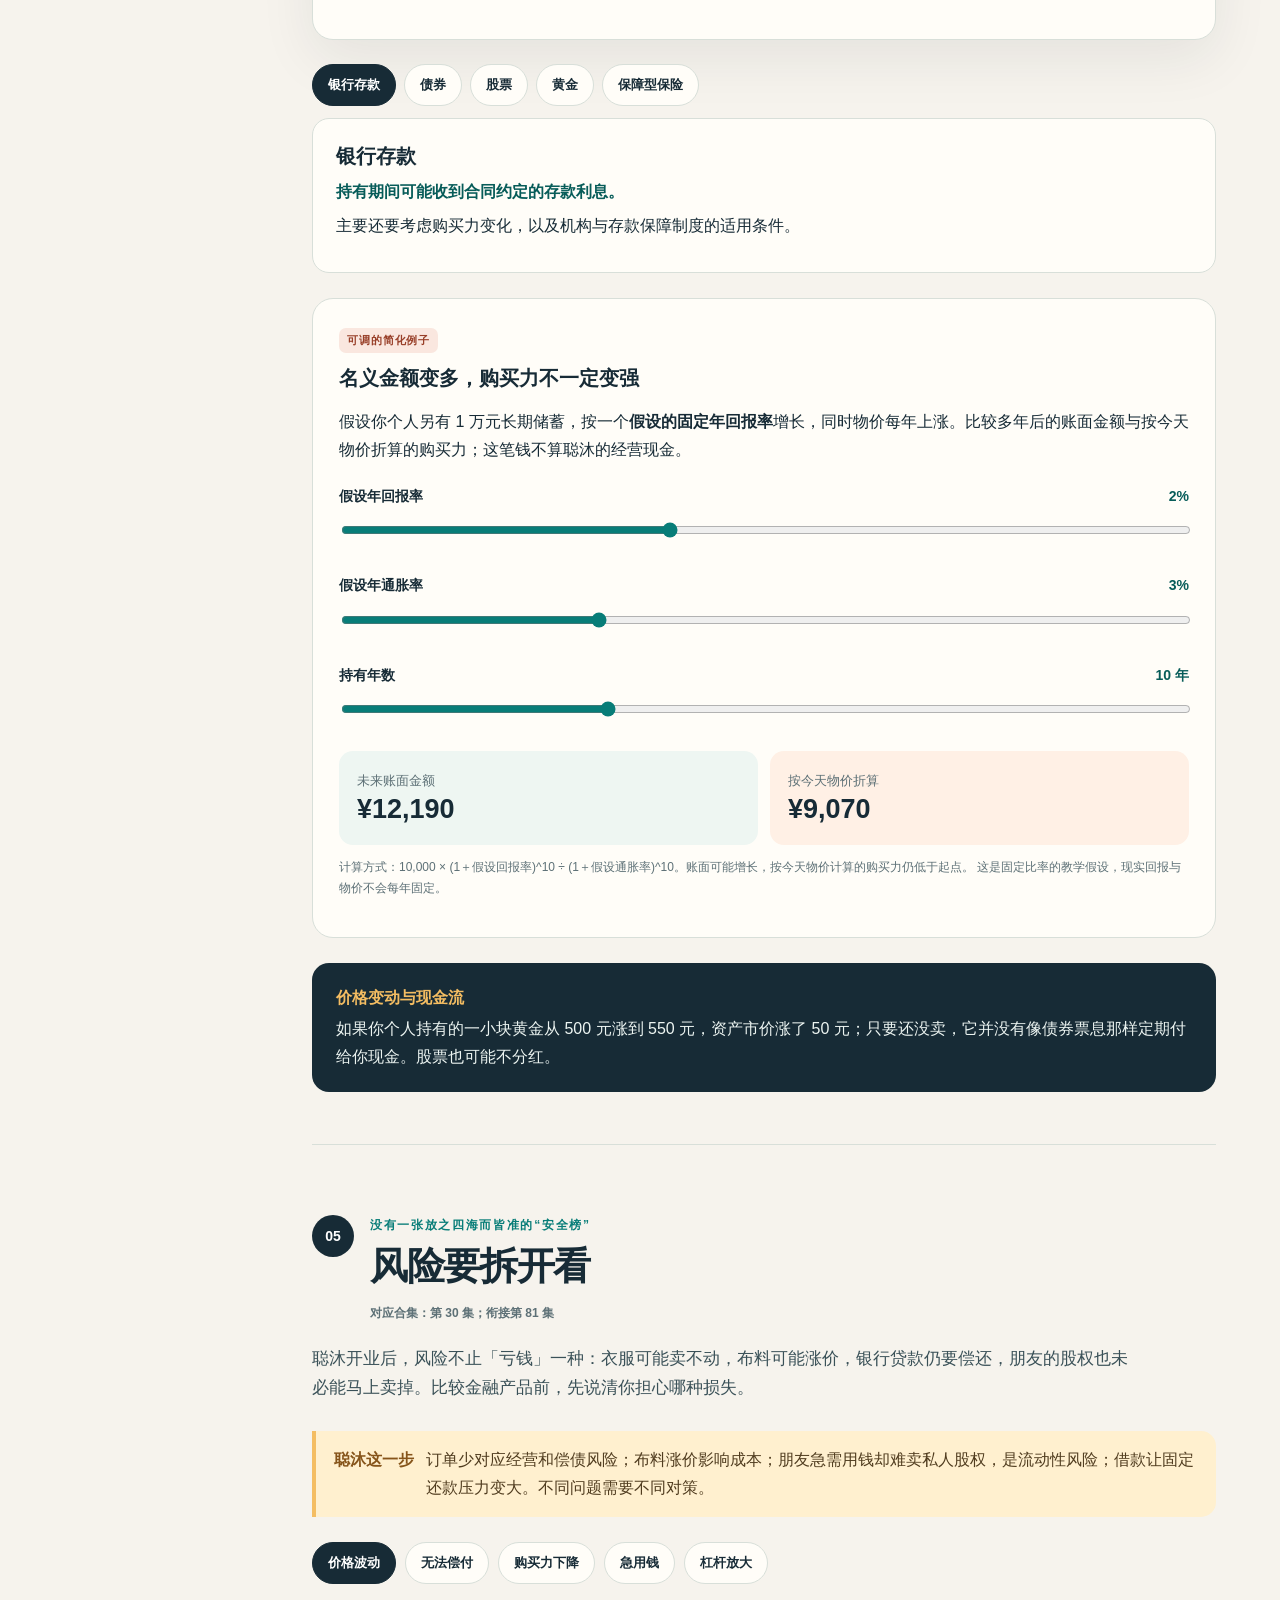
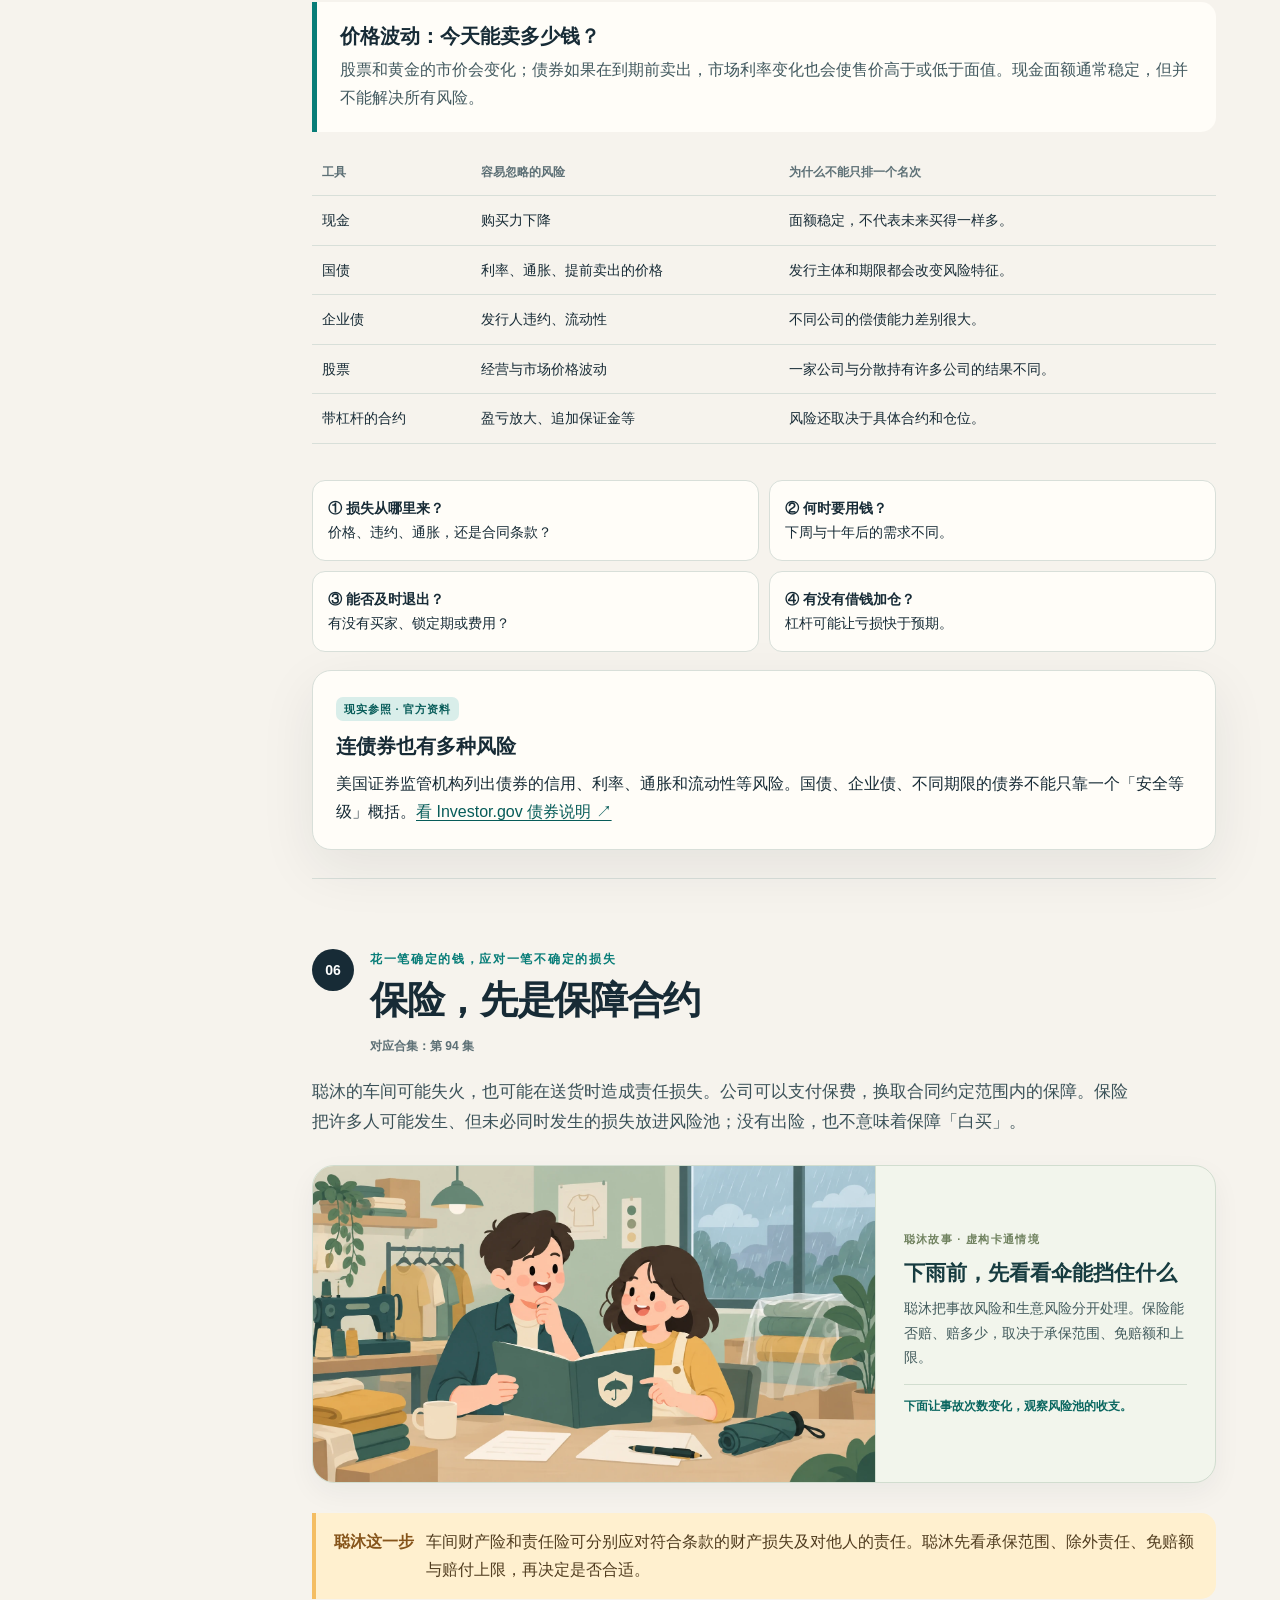
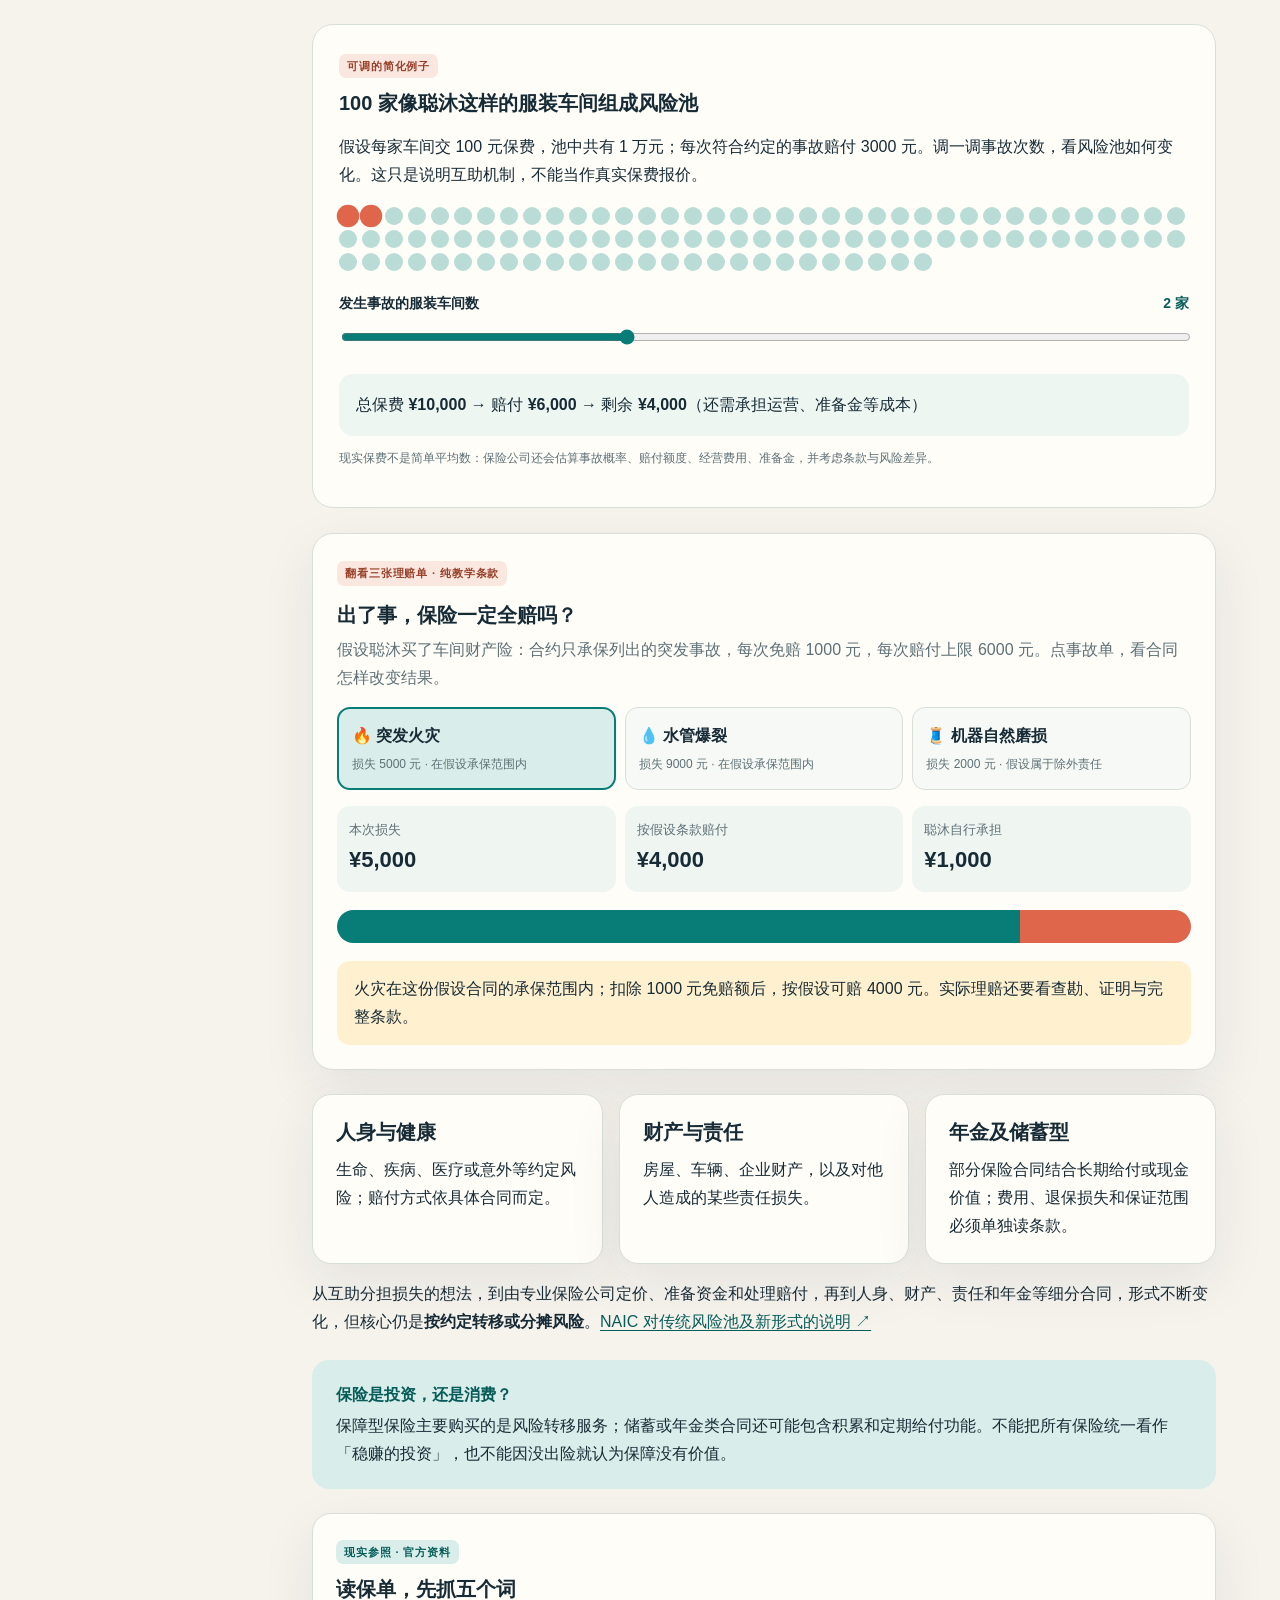
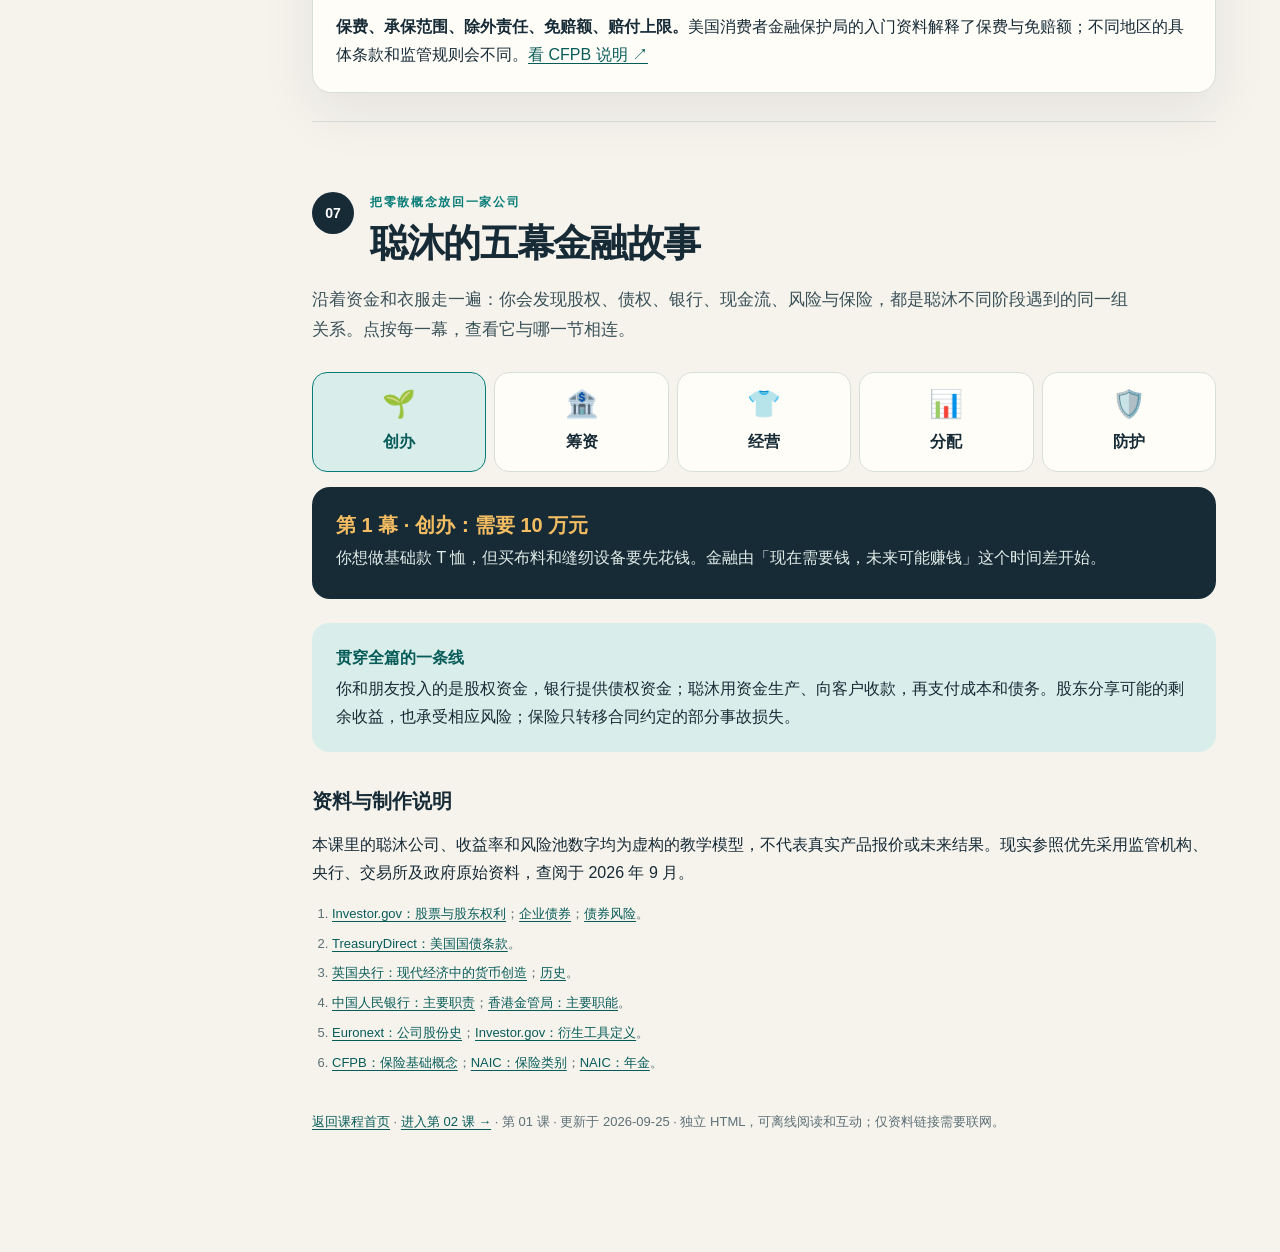
==== commit f106b8fe: "Replace first lesson flow diagram with generated cartoon" ====
--- a/finance-course-01.html
+++ b/finance-course-01.html
@@ -9,7 +9,7 @@
   <style>
     :root{--paper:#f6f3ed;--white:#fffdf8;--ink:#172b36;--muted:#5d7076;--line:#d8dfd9;--teal:#087d78;--teal-dark:#075c59;--teal-soft:#d9eeea;--coral:#df654b;--coral-soft:#fae7df;--gold:#f4bd62;--gold-soft:#fff0cf;--shadow:0 18px 55px rgba(23,43,54,.08)}
     *{box-sizing:border-box}html{scroll-behavior:smooth}body{margin:0;background:var(--paper);color:var(--ink);font-family:-apple-system,BlinkMacSystemFont,"PingFang SC","Microsoft YaHei","Noto Sans CJK SC",sans-serif;line-height:1.75}button,input{font:inherit}button{cursor:pointer}a{color:var(--teal-dark);text-decoration-thickness:1px;text-underline-offset:3px}a:hover{color:var(--coral)}:focus-visible{outline:3px solid var(--coral);outline-offset:3px}::selection{background:#bce4da}
-    .shell{display:grid;grid-template-columns:248px minmax(0,1fr);max-width:1460px;margin:auto}.rail{position:sticky;top:0;height:100vh;padding:27px 18px 22px 27px;border-right:1px solid var(--line);display:flex;flex-direction:column;gap:24px;background:var(--paper)}.brand{display:flex;align-items:center;gap:10px;font-size:14px;font-weight:800;letter-spacing:.08em}.brand-mark{width:34px;height:34px;display:grid;place-items:center;border-radius:11px;background:var(--ink);color:#fff;font-size:19px}.rail small{color:var(--muted)}.rail nav{display:grid;gap:4px}.rail nav a{display:block;padding:9px 12px;border-radius:10px;color:var(--muted);text-decoration:none;font-size:13px;line-height:1.35}.rail nav a:hover,.rail nav a.active{background:var(--teal-soft);color:var(--teal-dark);font-weight:700}.rail-bottom{margin-top:auto;padding:14px;border:1px solid var(--line);border-radius:15px;font-size:12px;color:var(--muted);line-height:1.55}.rail-bottom b{display:block;color:var(--ink);font-size:13px;margin-bottom:4px}.main{min-width:0}.hero{background:var(--ink);color:#fff;padding:54px clamp(24px,6vw,86px) 45px;position:relative;overflow:hidden}.hero:after{content:"";position:absolute;right:-65px;top:-90px;width:380px;height:380px;border:1px solid rgba(255,255,255,.13);border-radius:50%;box-shadow:0 0 0 43px rgba(255,255,255,.025),0 0 0 88px rgba(255,255,255,.025),0 0 0 132px rgba(255,255,255,.02);pointer-events:none}.eyebrow{display:inline-flex;gap:7px;align-items:center;text-transform:uppercase;letter-spacing:.16em;font-size:11px;font-weight:800;color:#9de1d5}.hero h1{font-size:clamp(36px,5vw,68px);letter-spacing:-.055em;line-height:1.16;margin:18px 0 16px;max-width:780px}.hero .lead{font-size:clamp(16px,2vw,21px);line-height:1.7;color:#d8e4e0;max-width:690px;margin:0}.hero .hero-meta{display:flex;flex-wrap:wrap;gap:8px;margin-top:28px}.tag{font-size:12px;border:1px solid rgba(255,255,255,.24);border-radius:50px;padding:5px 11px;color:#d7e4e0}.hero-cta{display:inline-flex;margin-top:32px;padding:11px 18px;border-radius:12px;background:var(--gold);color:var(--ink);font-weight:800;text-decoration:none;box-shadow:0 5px 0 #b98a3f}.hero-cta:hover{color:var(--ink);transform:translateY(2px);box-shadow:0 3px 0 #b98a3f}.content{max-width:1100px;margin:0 auto;padding:0 clamp(22px,5vw,70px) 90px}.section{padding:70px 0 28px;border-bottom:1px solid var(--line);scroll-margin-top:15px}.section:last-child{border:0}.section-top{display:flex;gap:16px;align-items:start}.num{flex:none;display:grid;place-items:center;width:42px;height:42px;border-radius:50%;background:var(--ink);color:#fff;font-size:14px;font-weight:800}.kicker{font-size:12px;font-weight:800;letter-spacing:.14em;color:var(--teal);margin:0 0 5px}.section h2{font-size:clamp(27px,3vw,39px);line-height:1.28;letter-spacing:-.035em;margin:0}.section h3{font-size:20px;line-height:1.4;margin:0 0 10px}.section .intro{font-size:17px;color:#3a5158;max-width:820px;margin:18px 0 28px}.episode{display:inline-block;margin:12px 0 0;font-size:12px;color:var(--muted);font-weight:650}.grid-2{display:grid;grid-template-columns:repeat(2,minmax(0,1fr));gap:16px}.grid-3{display:grid;grid-template-columns:repeat(3,minmax(0,1fr));gap:16px}.card{background:var(--white);border:1px solid var(--line);border-radius:19px;padding:23px;box-shadow:var(--shadow)}.card.pale{background:#eef6f2}.card.warm{background:#fff1e9}.card p{margin:8px 0 0}.card .micro{margin:0 0 10px;font-size:11px;color:var(--teal-dark);font-weight:800;letter-spacing:.12em;text-transform:uppercase}.card strong{font-weight:800}.callout{background:var(--ink);color:#ecf4f1;border-radius:17px;padding:21px 24px;margin:24px 0;position:relative}.callout b{color:var(--gold)}.callout p{margin:3px 0 0}.callout.light{background:var(--teal-soft);color:var(--ink)}.callout.light b{color:var(--teal-dark)}.flow{display:grid;grid-template-columns:repeat(4,minmax(0,1fr));gap:12px;margin:27px 0}.flow-step{border:1px solid var(--line);background:var(--white);border-radius:16px;padding:17px;text-align:left;min-height:126px;transition:transform .22s,background .22s,box-shadow .22s}.flow-step:hover{transform:translateY(-3px)}.flow-step.active{background:var(--teal-soft);border-color:var(--teal);box-shadow:0 10px 28px rgba(8,125,120,.1)}.flow-step .flow-n{display:block;color:var(--coral);font-size:12px;font-weight:900;letter-spacing:.12em}.flow-step b{display:block;font-size:16px;margin:8px 0 4px}.flow-step small{display:block;color:var(--muted);line-height:1.5}.flow-stage{display:grid;grid-template-columns:200px 1fr;align-items:center;gap:20px;background:var(--ink);border-radius:20px;padding:25px;color:#fff;min-height:190px}.flow-icon{height:130px;display:grid;place-items:center;position:relative}.flow-icon span{font-size:67px;line-height:1;z-index:1;transition:transform .3s}.flow-icon:before,.flow-icon:after{content:"";position:absolute;border:2px solid rgba(157,225,213,.35);border-radius:50%;width:100px;height:100px}.flow-icon:after{width:137px;height:137px;border-color:rgba(157,225,213,.15)}.flow-stage.is-changing .flow-icon span{transform:scale(1.13) rotate(-5deg)}.flow-stage h3{color:#fff;margin:0 0 5px}.flow-stage p{color:#d9e8e3;margin:0}.flow-stage .step-takeaway{color:var(--gold);font-weight:750;margin-top:12px}.sim{background:var(--white);border:1px solid var(--line);border-radius:21px;padding:26px;margin:25px 0}.sim-head{display:flex;align-items:start;justify-content:space-between;gap:18px;margin-bottom:20px}.sim-head p{margin:5px 0 0;color:var(--muted)}.label{display:flex;justify-content:space-between;gap:16px;font-weight:700;font-size:14px;margin:20px 0 6px}.label output{color:var(--teal-dark);font-variant-numeric:tabular-nums}.range{width:100%;accent-color:var(--teal);height:28px}.range-scale{display:flex;justify-content:space-between;color:var(--muted);font-size:12px}.ledger{display:grid;grid-template-columns:repeat(3,1fr);gap:12px;margin:24px 0}.ledger > div{background:#f1f4ef;border-radius:15px;padding:14px}.ledger small{display:block;color:var(--muted)}.ledger strong{display:block;font-size:22px;line-height:1.2;font-variant-numeric:tabular-nums}.bar-wrap{height:49px;background:#ecf0eb;border-radius:12px;overflow:hidden;display:flex;position:relative}.bar{height:100%;display:grid;place-items:center;white-space:nowrap;color:#fff;font-size:13px;font-weight:850;transition:width .45s ease}.bar.debt{background:var(--teal)}.bar.founder{background:var(--coral)}.bar.partner{background:#bd8c39}.bar-labels{display:flex;flex-wrap:wrap;gap:11px 20px;margin-top:12px;font-size:13px}.swatch{display:inline-block;width:10px;height:10px;border-radius:3px;margin-right:6px}.term{background:var(--gold-soft);border-radius:15px;padding:16px 18px;font-size:14px;margin-top:18px}.term b{color:#7c4b07}.example-label{display:inline-block;font-size:11px;line-height:1.3;font-weight:850;letter-spacing:.08em;padding:5px 8px;background:var(--coral-soft);color:#983f28;border-radius:7px;margin-bottom:11px}.example-label.real{background:var(--teal-soft);color:var(--teal-dark)}.line-table{width:100%;border-collapse:collapse;margin:18px 0}.line-table th,.line-table td{text-align:left;border-bottom:1px solid var(--line);padding:12px 10px;vertical-align:top}.line-table th{font-size:12px;color:var(--muted);font-weight:800}.line-table td{font-size:14px}.tree{display:grid;grid-template-columns:repeat(4,1fr);gap:12px;margin:25px 0}.tree .node{border-radius:17px;background:var(--white);border:1px solid var(--line);padding:18px;min-height:150px}.tree .node .icon{font-size:29px;display:block;margin-bottom:8px}.tree .node b{display:block;line-height:1.35}.tree .node p{font-size:13px;color:var(--muted);margin:7px 0 0;line-height:1.5}.timeline{display:grid;grid-template-columns:repeat(3,1fr);gap:16px;margin:22px 0}.timeline>div{border-top:4px solid var(--teal);padding:15px 3px}.timeline>div:nth-child(2){border-color:var(--coral)}.timeline>div:nth-child(3){border-color:#bb8b39}.timeline .year{font-weight:900;font-size:25px;line-height:1.3}.timeline p{font-size:14px;color:#42595f;margin:6px 0 0}.bank-map{display:grid;grid-template-columns:repeat(3,1fr);gap:12px;align-items:stretch;margin:22px 0}.bank-map .bank{background:var(--white);padding:19px;border:1px solid var(--line);border-radius:17px}.bank .bank-icon{font-size:31px}.bank h3{font-size:18px;margin:7px 0}.bank p{font-size:14px;color:var(--muted);margin:0}.entry{display:grid;grid-template-columns:repeat(2,1fr);gap:12px;margin-top:19px}.entry>div{padding:17px;border-radius:13px;background:var(--teal-soft)}.entry>div:nth-child(2){background:var(--coral-soft)}.entry strong{display:block;font-size:21px}.entry small{color:var(--muted)}.btn-row{display:flex;gap:9px;flex-wrap:wrap;margin:18px 0}.pill{border:1px solid var(--line);color:var(--ink);background:var(--white);border-radius:999px;padding:8px 15px;font-size:13px;font-weight:750;min-height:42px}.pill:hover{border-color:var(--teal)}.pill[aria-pressed="true"]{background:var(--ink);border-color:var(--ink);color:#fff}.risk-panel{border-left:5px solid var(--teal);background:var(--white);border-radius:0 15px 15px 0;padding:20px 23px;min-height:122px}.risk-panel h3{margin:0 0 6px}.risk-panel p{margin:0;color:#42595f}.risk-list{padding-left:21px;margin:10px 0}.risk-list li{margin:5px 0}.asset-tabs{display:flex;flex-wrap:wrap;gap:8px;margin:20px 0 12px}.asset-panel{background:var(--white);border:1px solid var(--line);border-radius:17px;padding:23px;min-height:155px}.asset-panel h3{margin:0 0 8px}.asset-panel p{margin:6px 0}.asset-panel .formula{color:var(--teal-dark);font-weight:800}.inflation-result{display:grid;grid-template-columns:repeat(2,1fr);gap:12px;margin-top:19px}.inflation-result>div{padding:18px;background:#eef6f2;border-radius:14px}.inflation-result>div:nth-child(2){background:#fff0e5}.inflation-result small{display:block;color:var(--muted)}.inflation-result strong{font-size:27px;line-height:1.3;font-variant-numeric:tabular-nums}.pool-track{display:flex;gap:5px;flex-wrap:wrap;margin:18px 0;min-height:48px}.pool-track i{display:inline-block;width:18px;height:18px;border-radius:50%;background:#b9dcd6;transition:background .25s,transform .25s}.pool-track i.claim{background:var(--coral);transform:scale(1.25)}.pool-result{padding:17px;border-radius:14px;background:#eef6f2;margin-top:14px}.pool-result.deficit{background:var(--coral-soft)}.mini{font-size:12px;color:var(--muted)}.checklist{display:grid;grid-template-columns:repeat(2,1fr);gap:10px;margin:18px 0}.checklist div{padding:15px;background:var(--white);border:1px solid var(--line);border-radius:13px;font-size:14px}.checklist b{display:block}.source-list{padding-left:20px;font-size:13px;color:var(--muted)}.source-list li{margin:7px 0}.footer{padding-top:24px;color:var(--muted);font-size:13px}.progress{height:4px;position:fixed;top:0;left:0;background:var(--coral);width:0;z-index:20;pointer-events:none}.print-note{display:none}.story-bridge{display:flex;gap:12px;align-items:flex-start;background:var(--gold-soft);border-left:4px solid var(--gold);border-radius:0 15px 15px 0;padding:15px 18px;margin:18px 0 25px;color:#503c1f}.story-bridge b{white-space:nowrap;color:#86541a}.story-bridge p{margin:0}.story-visual{overflow-x:auto;background:#eaf2ec;border:1px solid #cfded5;border-radius:20px;padding:20px 20px 8px;margin:24px 0}.story-visual svg{display:block;width:100%;min-width:620px;height:auto;max-height:390px}.story-visual figcaption{font-size:13px;color:var(--muted);padding:5px 6px 9px}.money-dot{animation:moneyMove 4.5s linear infinite}.money-dot.alt{animation-delay:-2.25s}.cash-dot{animation:cashMove 3.7s linear infinite}@keyframes moneyMove{0%{transform:translateX(0);opacity:0}12%{opacity:1}88%{opacity:1}100%{transform:translateX(155px);opacity:0}}@keyframes cashMove{0%{transform:translateX(0);opacity:0}12%{opacity:1}88%{opacity:1}100%{transform:translateX(-145px);opacity:0}}.journey{display:grid;grid-template-columns:repeat(5,minmax(0,1fr));gap:8px;margin:24px 0 15px}.journey button{border:1px solid var(--line);background:var(--white);border-radius:15px;padding:15px 9px;text-align:center;font-weight:800;min-height:91px;color:var(--ink)}.journey button span{display:block;font-size:27px;line-height:1.2;margin-bottom:7px}.journey button[aria-pressed="true"]{background:var(--teal-soft);border-color:var(--teal);color:var(--teal-dark)}.journey-stage{border-radius:18px;background:var(--ink);color:#fff;padding:24px;min-height:112px}.journey-stage h3{color:var(--gold);margin:0 0 5px}.journey-stage p{margin:0;color:#e0ebe7}
+    .shell{display:grid;grid-template-columns:248px minmax(0,1fr);max-width:1460px;margin:auto}.rail{position:sticky;top:0;height:100vh;padding:27px 18px 22px 27px;border-right:1px solid var(--line);display:flex;flex-direction:column;gap:24px;background:var(--paper)}.brand{display:flex;align-items:center;gap:10px;font-size:14px;font-weight:800;letter-spacing:.08em}.brand-mark{width:34px;height:34px;display:grid;place-items:center;border-radius:11px;background:var(--ink);color:#fff;font-size:19px}.rail small{color:var(--muted)}.rail nav{display:grid;gap:4px}.rail nav a{display:block;padding:9px 12px;border-radius:10px;color:var(--muted);text-decoration:none;font-size:13px;line-height:1.35}.rail nav a:hover,.rail nav a.active{background:var(--teal-soft);color:var(--teal-dark);font-weight:700}.rail-bottom{margin-top:auto;padding:14px;border:1px solid var(--line);border-radius:15px;font-size:12px;color:var(--muted);line-height:1.55}.rail-bottom b{display:block;color:var(--ink);font-size:13px;margin-bottom:4px}.main{min-width:0}.hero{background:var(--ink);color:#fff;padding:54px clamp(24px,6vw,86px) 45px;position:relative;overflow:hidden}.hero:after{content:"";position:absolute;right:-65px;top:-90px;width:380px;height:380px;border:1px solid rgba(255,255,255,.13);border-radius:50%;box-shadow:0 0 0 43px rgba(255,255,255,.025),0 0 0 88px rgba(255,255,255,.025),0 0 0 132px rgba(255,255,255,.02);pointer-events:none}.eyebrow{display:inline-flex;gap:7px;align-items:center;text-transform:uppercase;letter-spacing:.16em;font-size:11px;font-weight:800;color:#9de1d5}.hero h1{font-size:clamp(36px,5vw,68px);letter-spacing:-.055em;line-height:1.16;margin:18px 0 16px;max-width:780px}.hero .lead{font-size:clamp(16px,2vw,21px);line-height:1.7;color:#d8e4e0;max-width:690px;margin:0}.hero .hero-meta{display:flex;flex-wrap:wrap;gap:8px;margin-top:28px}.tag{font-size:12px;border:1px solid rgba(255,255,255,.24);border-radius:50px;padding:5px 11px;color:#d7e4e0}.hero-cta{display:inline-flex;margin-top:32px;padding:11px 18px;border-radius:12px;background:var(--gold);color:var(--ink);font-weight:800;text-decoration:none;box-shadow:0 5px 0 #b98a3f}.hero-cta:hover{color:var(--ink);transform:translateY(2px);box-shadow:0 3px 0 #b98a3f}.content{max-width:1100px;margin:0 auto;padding:0 clamp(22px,5vw,70px) 90px}.section{padding:70px 0 28px;border-bottom:1px solid var(--line);scroll-margin-top:15px}.section:last-child{border:0}.section-top{display:flex;gap:16px;align-items:start}.num{flex:none;display:grid;place-items:center;width:42px;height:42px;border-radius:50%;background:var(--ink);color:#fff;font-size:14px;font-weight:800}.kicker{font-size:12px;font-weight:800;letter-spacing:.14em;color:var(--teal);margin:0 0 5px}.section h2{font-size:clamp(27px,3vw,39px);line-height:1.28;letter-spacing:-.035em;margin:0}.section h3{font-size:20px;line-height:1.4;margin:0 0 10px}.section .intro{font-size:17px;color:#3a5158;max-width:820px;margin:18px 0 28px}.episode{display:inline-block;margin:12px 0 0;font-size:12px;color:var(--muted);font-weight:650}.grid-2{display:grid;grid-template-columns:repeat(2,minmax(0,1fr));gap:16px}.grid-3{display:grid;grid-template-columns:repeat(3,minmax(0,1fr));gap:16px}.card{background:var(--white);border:1px solid var(--line);border-radius:19px;padding:23px;box-shadow:var(--shadow)}.card.pale{background:#eef6f2}.card.warm{background:#fff1e9}.card p{margin:8px 0 0}.card .micro{margin:0 0 10px;font-size:11px;color:var(--teal-dark);font-weight:800;letter-spacing:.12em;text-transform:uppercase}.card strong{font-weight:800}.callout{background:var(--ink);color:#ecf4f1;border-radius:17px;padding:21px 24px;margin:24px 0;position:relative}.callout b{color:var(--gold)}.callout p{margin:3px 0 0}.callout.light{background:var(--teal-soft);color:var(--ink)}.callout.light b{color:var(--teal-dark)}.flow{display:grid;grid-template-columns:repeat(4,minmax(0,1fr));gap:12px;margin:27px 0}.flow-step{border:1px solid var(--line);background:var(--white);border-radius:16px;padding:17px;text-align:left;min-height:126px;transition:transform .22s,background .22s,box-shadow .22s}.flow-step:hover{transform:translateY(-3px)}.flow-step.active{background:var(--teal-soft);border-color:var(--teal);box-shadow:0 10px 28px rgba(8,125,120,.1)}.flow-step .flow-n{display:block;color:var(--coral);font-size:12px;font-weight:900;letter-spacing:.12em}.flow-step b{display:block;font-size:16px;margin:8px 0 4px}.flow-step small{display:block;color:var(--muted);line-height:1.5}.flow-stage{display:grid;grid-template-columns:200px 1fr;align-items:center;gap:20px;background:var(--ink);border-radius:20px;padding:25px;color:#fff;min-height:190px}.flow-icon{height:130px;display:grid;place-items:center;position:relative}.flow-icon span{font-size:67px;line-height:1;z-index:1;transition:transform .3s}.flow-icon:before,.flow-icon:after{content:"";position:absolute;border:2px solid rgba(157,225,213,.35);border-radius:50%;width:100px;height:100px}.flow-icon:after{width:137px;height:137px;border-color:rgba(157,225,213,.15)}.flow-stage.is-changing .flow-icon span{transform:scale(1.13) rotate(-5deg)}.flow-stage h3{color:#fff;margin:0 0 5px}.flow-stage p{color:#d9e8e3;margin:0}.flow-stage .step-takeaway{color:var(--gold);font-weight:750;margin-top:12px}.sim{background:var(--white);border:1px solid var(--line);border-radius:21px;padding:26px;margin:25px 0}.sim-head{display:flex;align-items:start;justify-content:space-between;gap:18px;margin-bottom:20px}.sim-head p{margin:5px 0 0;color:var(--muted)}.label{display:flex;justify-content:space-between;gap:16px;font-weight:700;font-size:14px;margin:20px 0 6px}.label output{color:var(--teal-dark);font-variant-numeric:tabular-nums}.range{width:100%;accent-color:var(--teal);height:28px}.range-scale{display:flex;justify-content:space-between;color:var(--muted);font-size:12px}.ledger{display:grid;grid-template-columns:repeat(3,1fr);gap:12px;margin:24px 0}.ledger > div{background:#f1f4ef;border-radius:15px;padding:14px}.ledger small{display:block;color:var(--muted)}.ledger strong{display:block;font-size:22px;line-height:1.2;font-variant-numeric:tabular-nums}.bar-wrap{height:49px;background:#ecf0eb;border-radius:12px;overflow:hidden;display:flex;position:relative}.bar{height:100%;display:grid;place-items:center;white-space:nowrap;color:#fff;font-size:13px;font-weight:850;transition:width .45s ease}.bar.debt{background:var(--teal)}.bar.founder{background:var(--coral)}.bar.partner{background:#bd8c39}.bar-labels{display:flex;flex-wrap:wrap;gap:11px 20px;margin-top:12px;font-size:13px}.swatch{display:inline-block;width:10px;height:10px;border-radius:3px;margin-right:6px}.term{background:var(--gold-soft);border-radius:15px;padding:16px 18px;font-size:14px;margin-top:18px}.term b{color:#7c4b07}.example-label{display:inline-block;font-size:11px;line-height:1.3;font-weight:850;letter-spacing:.08em;padding:5px 8px;background:var(--coral-soft);color:#983f28;border-radius:7px;margin-bottom:11px}.example-label.real{background:var(--teal-soft);color:var(--teal-dark)}.line-table{width:100%;border-collapse:collapse;margin:18px 0}.line-table th,.line-table td{text-align:left;border-bottom:1px solid var(--line);padding:12px 10px;vertical-align:top}.line-table th{font-size:12px;color:var(--muted);font-weight:800}.line-table td{font-size:14px}.tree{display:grid;grid-template-columns:repeat(4,1fr);gap:12px;margin:25px 0}.tree .node{border-radius:17px;background:var(--white);border:1px solid var(--line);padding:18px;min-height:150px}.tree .node .icon{font-size:29px;display:block;margin-bottom:8px}.tree .node b{display:block;line-height:1.35}.tree .node p{font-size:13px;color:var(--muted);margin:7px 0 0;line-height:1.5}.timeline{display:grid;grid-template-columns:repeat(3,1fr);gap:16px;margin:22px 0}.timeline>div{border-top:4px solid var(--teal);padding:15px 3px}.timeline>div:nth-child(2){border-color:var(--coral)}.timeline>div:nth-child(3){border-color:#bb8b39}.timeline .year{font-weight:900;font-size:25px;line-height:1.3}.timeline p{font-size:14px;color:#42595f;margin:6px 0 0}.bank-map{display:grid;grid-template-columns:repeat(3,1fr);gap:12px;align-items:stretch;margin:22px 0}.bank-map .bank{background:var(--white);padding:19px;border:1px solid var(--line);border-radius:17px}.bank .bank-icon{font-size:31px}.bank h3{font-size:18px;margin:7px 0}.bank p{font-size:14px;color:var(--muted);margin:0}.entry{display:grid;grid-template-columns:repeat(2,1fr);gap:12px;margin-top:19px}.entry>div{padding:17px;border-radius:13px;background:var(--teal-soft)}.entry>div:nth-child(2){background:var(--coral-soft)}.entry strong{display:block;font-size:21px}.entry small{color:var(--muted)}.btn-row{display:flex;gap:9px;flex-wrap:wrap;margin:18px 0}.pill{border:1px solid var(--line);color:var(--ink);background:var(--white);border-radius:999px;padding:8px 15px;font-size:13px;font-weight:750;min-height:42px}.pill:hover{border-color:var(--teal)}.pill[aria-pressed="true"]{background:var(--ink);border-color:var(--ink);color:#fff}.risk-panel{border-left:5px solid var(--teal);background:var(--white);border-radius:0 15px 15px 0;padding:20px 23px;min-height:122px}.risk-panel h3{margin:0 0 6px}.risk-panel p{margin:0;color:#42595f}.risk-list{padding-left:21px;margin:10px 0}.risk-list li{margin:5px 0}.asset-tabs{display:flex;flex-wrap:wrap;gap:8px;margin:20px 0 12px}.asset-panel{background:var(--white);border:1px solid var(--line);border-radius:17px;padding:23px;min-height:155px}.asset-panel h3{margin:0 0 8px}.asset-panel p{margin:6px 0}.asset-panel .formula{color:var(--teal-dark);font-weight:800}.inflation-result{display:grid;grid-template-columns:repeat(2,1fr);gap:12px;margin-top:19px}.inflation-result>div{padding:18px;background:#eef6f2;border-radius:14px}.inflation-result>div:nth-child(2){background:#fff0e5}.inflation-result small{display:block;color:var(--muted)}.inflation-result strong{font-size:27px;line-height:1.3;font-variant-numeric:tabular-nums}.pool-track{display:flex;gap:5px;flex-wrap:wrap;margin:18px 0;min-height:48px}.pool-track i{display:inline-block;width:18px;height:18px;border-radius:50%;background:#b9dcd6;transition:background .25s,transform .25s}.pool-track i.claim{background:var(--coral);transform:scale(1.25)}.pool-result{padding:17px;border-radius:14px;background:#eef6f2;margin-top:14px}.pool-result.deficit{background:var(--coral-soft)}.mini{font-size:12px;color:var(--muted)}.checklist{display:grid;grid-template-columns:repeat(2,1fr);gap:10px;margin:18px 0}.checklist div{padding:15px;background:var(--white);border:1px solid var(--line);border-radius:13px;font-size:14px}.checklist b{display:block}.source-list{padding-left:20px;font-size:13px;color:var(--muted)}.source-list li{margin:7px 0}.footer{padding-top:24px;color:var(--muted);font-size:13px}.progress{height:4px;position:fixed;top:0;left:0;background:var(--coral);width:0;z-index:20;pointer-events:none}.print-note{display:none}.story-bridge{display:flex;gap:12px;align-items:flex-start;background:var(--gold-soft);border-left:4px solid var(--gold);border-radius:0 15px 15px 0;padding:15px 18px;margin:18px 0 25px;color:#503c1f}.story-bridge b{white-space:nowrap;color:#86541a}.story-bridge p{margin:0}.story-visual{overflow:hidden;background:#eaf2ec;border:1px solid #cfded5;border-radius:20px;padding:0;margin:24px 0}.story-visual img{display:block;width:100%;height:auto;aspect-ratio:1672/941}.story-flow-labels{display:grid;grid-template-columns:repeat(3,minmax(0,1fr));gap:14px}.story-flow-labels span{display:block;font-size:12px;line-height:1.7}.story-flow-labels b{display:block;color:#173c40;font-size:14px;margin-bottom:4px}@media(max-width:620px){.story-flow-labels{grid-template-columns:1fr;gap:12px}}.story-visual figcaption{font-size:13px;color:var(--muted);padding:19px 21px}.story-visual figcaption p{margin:15px 0 0;padding-top:14px;border-top:1px solid #cfded5}.money-dot{animation:moneyMove 4.5s linear infinite}.money-dot.alt{animation-delay:-2.25s}.cash-dot{animation:cashMove 3.7s linear infinite}@keyframes moneyMove{0%{transform:translateX(0);opacity:0}12%{opacity:1}88%{opacity:1}100%{transform:translateX(155px);opacity:0}}@keyframes cashMove{0%{transform:translateX(0);opacity:0}12%{opacity:1}88%{opacity:1}100%{transform:translateX(-145px);opacity:0}}.journey{display:grid;grid-template-columns:repeat(5,minmax(0,1fr));gap:8px;margin:24px 0 15px}.journey button{border:1px solid var(--line);background:var(--white);border-radius:15px;padding:15px 9px;text-align:center;font-weight:800;min-height:91px;color:var(--ink)}.journey button span{display:block;font-size:27px;line-height:1.2;margin-bottom:7px}.journey button[aria-pressed="true"]{background:var(--teal-soft);border-color:var(--teal);color:var(--teal-dark)}.journey-stage{border-radius:18px;background:var(--ink);color:#fff;padding:24px;min-height:112px}.journey-stage h3{color:var(--gold);margin:0 0 5px}.journey-stage p{margin:0;color:#e0ebe7}
     @media(max-width:1050px){.shell{grid-template-columns:205px minmax(0,1fr)}.rail{padding:22px 10px 15px}.flow,.tree{grid-template-columns:repeat(2,1fr)}.journey{grid-template-columns:repeat(3,1fr)}}
     @media(max-width:760px){.shell{display:block}.rail{position:relative;width:100%;height:auto;border-right:0;border-bottom:1px solid var(--line);padding:15px 18px;gap:9px}.rail nav{display:flex;overflow:auto;gap:5px;scrollbar-width:thin}.rail nav a{white-space:nowrap;padding:8px 10px}.rail-bottom,.rail small{display:none}.hero{padding:42px 22px 43px}.hero:after{right:-255px}.content{padding:0 19px 70px}.section{padding-top:55px}.grid-2,.grid-3,.timeline,.bank-map{grid-template-columns:1fr}.flow-stage{grid-template-columns:1fr;text-align:center;gap:7px}.flow-icon{height:92px}.flow-icon span{font-size:50px}.flow-icon:before{width:65px;height:65px}.flow-icon:after{width:95px;height:95px}.ledger{grid-template-columns:1fr 1fr}.ledger>div:last-child{grid-column:span 2}.sim{padding:20px}.section-top{gap:11px}.num{width:35px;height:35px;font-size:12px}}
     @media(max-width:420px){.flow,.tree,.checklist{grid-template-columns:1fr}.journey{grid-template-columns:repeat(2,1fr)}.story-bridge{display:block}.story-bridge b{display:block;margin-bottom:4px}.flow-step{min-height:auto}.inflation-result{grid-template-columns:1fr}.bar{font-size:11px}.section h2{font-size:26px}.hero h1{font-size:37px}}
@@ -45,7 +45,7 @@
           <p class="intro">你会设计 T 恤，却缺钱买布料和缝纫设备；朋友愿意投钱，银行愿意放贷，客户要等你交货。金融把各方的钱、时间和风险连成一张网。</p>
 <figure class="course-art"><img src="assets/finale-01.webp" alt="第一件 T 恤，从一间小车间开始：聪沐的情侣创办人有设计、有想法，却还要准备布料、设备与工资。故事先从“现在缺的钱”开始。" width="1672" height="941" loading="lazy" decoding="async"><figcaption><span class="course-art-label">聪沐故事 · 虚构卡通情境</span><strong class="course-art-title">第一件 T 恤，从一间小车间开始</strong><span class="course-art-copy">聪沐的情侣创办人有设计、有想法，却还要准备布料、设备与工资。故事先从“现在缺的钱”开始。</span><span class="course-art-next">接着看：钱如何来到聪沐，又怎样流出去。</span></figcaption></figure>
 
-          <figure class="story-visual" aria-labelledby="storyCaption"><svg viewBox="0 0 860 310" role="img" aria-labelledby="storyTitle storyDesc"><title id="storyTitle">聪沐的资金与产品流动</title><desc id="storyDesc">创办人、朋友和银行提供启动资金；聪沐购买布料并缝制 T 恤；客户付款；聪沐偿还贷款，股东分享可能的剩余收益。移动圆点展示资金流动。</desc><defs><marker id="arrow" viewBox="0 0 10 10" refX="8" refY="5" markerWidth="6" markerHeight="6" orient="auto-start-reverse"><path d="M0 0 L10 5 L0 10 Z" fill="#087d78"/></marker></defs><rect x="20" y="65" width="180" height="125" rx="20" fill="#fffdf8" stroke="#b8d3c7" stroke-width="2"/><text x="110" y="102" text-anchor="middle" font-size="22" font-weight="800" fill="#172b36">启动资金 10 万</text><text x="110" y="136" text-anchor="middle" font-size="16" fill="#3a5158">你 4 万 · 朋友 2 万</text><text x="110" y="163" text-anchor="middle" font-size="16" fill="#3a5158">银行贷款 4 万</text><path d="M205 123 H355" stroke="#087d78" stroke-width="4" marker-end="url(#arrow)"/><circle class="money-dot" cx="205" cy="123" r="8" fill="#df654b"/><circle class="money-dot alt" cx="205" cy="123" r="8" fill="#f4bd62"/><rect x="365" y="45" width="150" height="190" rx="22" fill="#172b36"/><path d="M413 85 L427 76 L435 86 L445 86 L453 76 L467 85 L482 96 L471 111 L466 106 L466 161 L414 161 L414 106 L409 111 L398 96 Z" stroke="#f4bd62" stroke-width="8" fill="none" stroke-linecap="round"/><text x="440" y="208" text-anchor="middle" font-size="23" font-weight="900" fill="#fff">聪沐</text><text x="440" y="266" text-anchor="middle" font-size="16" fill="#42595f">布料 → T 恤</text><path d="M515 123 H660" stroke="#087d78" stroke-width="4" marker-end="url(#arrow)"/><rect x="665" y="65" width="175" height="125" rx="20" fill="#fffdf8" stroke="#b8d3c7" stroke-width="2"/><text x="752" y="107" text-anchor="middle" font-size="23" font-weight="800" fill="#172b36">客户</text><text x="752" y="144" text-anchor="middle" font-size="16" fill="#3a5158">买衣服 · 付款</text><path d="M665 208 H515" stroke="#df654b" stroke-width="4" marker-end="url(#arrow)"/><circle class="cash-dot" cx="665" cy="208" r="8" fill="#df654b"/><text x="586" y="241" text-anchor="middle" font-size="14" fill="#9c4a36">销售收入回到公司</text></svg><figcaption id="storyCaption">故事总览：资金进入聪沐，聪沐生产并销售 T 恤；随后才有还债、可能的股东回报和风险分担。箭头是方向示意，不代表收入必定出现。</figcaption></figure>
+          <figure class="story-visual" id="company-flow" aria-labelledby="storyCaption"><img src="assets/course-01-flow.webp" width="1672" height="941" loading="lazy" decoding="async" alt="聪沐资金与衣服流向的卡通示意：你出资4万元、朋友出资2万元、银行贷款4万元，共10万元流入聪沐；情侣创办人在车间生产T恤，衣服交给客户，客户付款形成销售收入回到公司。"><figcaption id="storyCaption"><div class="story-flow-labels"><span><b>① 启动资金 10 万元</b>你 4 万＋朋友 2 万＋银行贷款 4 万</span><span><b>② 聪沐生产与销售</b>买布料、做 T 恤，把衣服交给客户</span><span><b>③ 客户付款回到公司</b>销售收入还要支付成本与债务</span></div><p>故事总览：资金进入聪沐，聪沐生产并销售 T 恤；随后才有还债、可能的股东回报和风险分担。箭头是方向示意，不代表收入必定出现。</p></figcaption></figure>
           <div class="flow" role="group" aria-label="点击查看金融关系的四步">
             <button class="flow-step active" data-flow="0" aria-pressed="true"><span class="flow-n">01 · 资金</span><b>谁有钱？</b><small>居民储蓄、企业结余、机构资金</small></button>
             <button class="flow-step" data-flow="1" aria-pressed="false"><span class="flow-n">02 · 合约</span><b>钱给谁？</b><small>借款、入股、购买保障</small></button>
